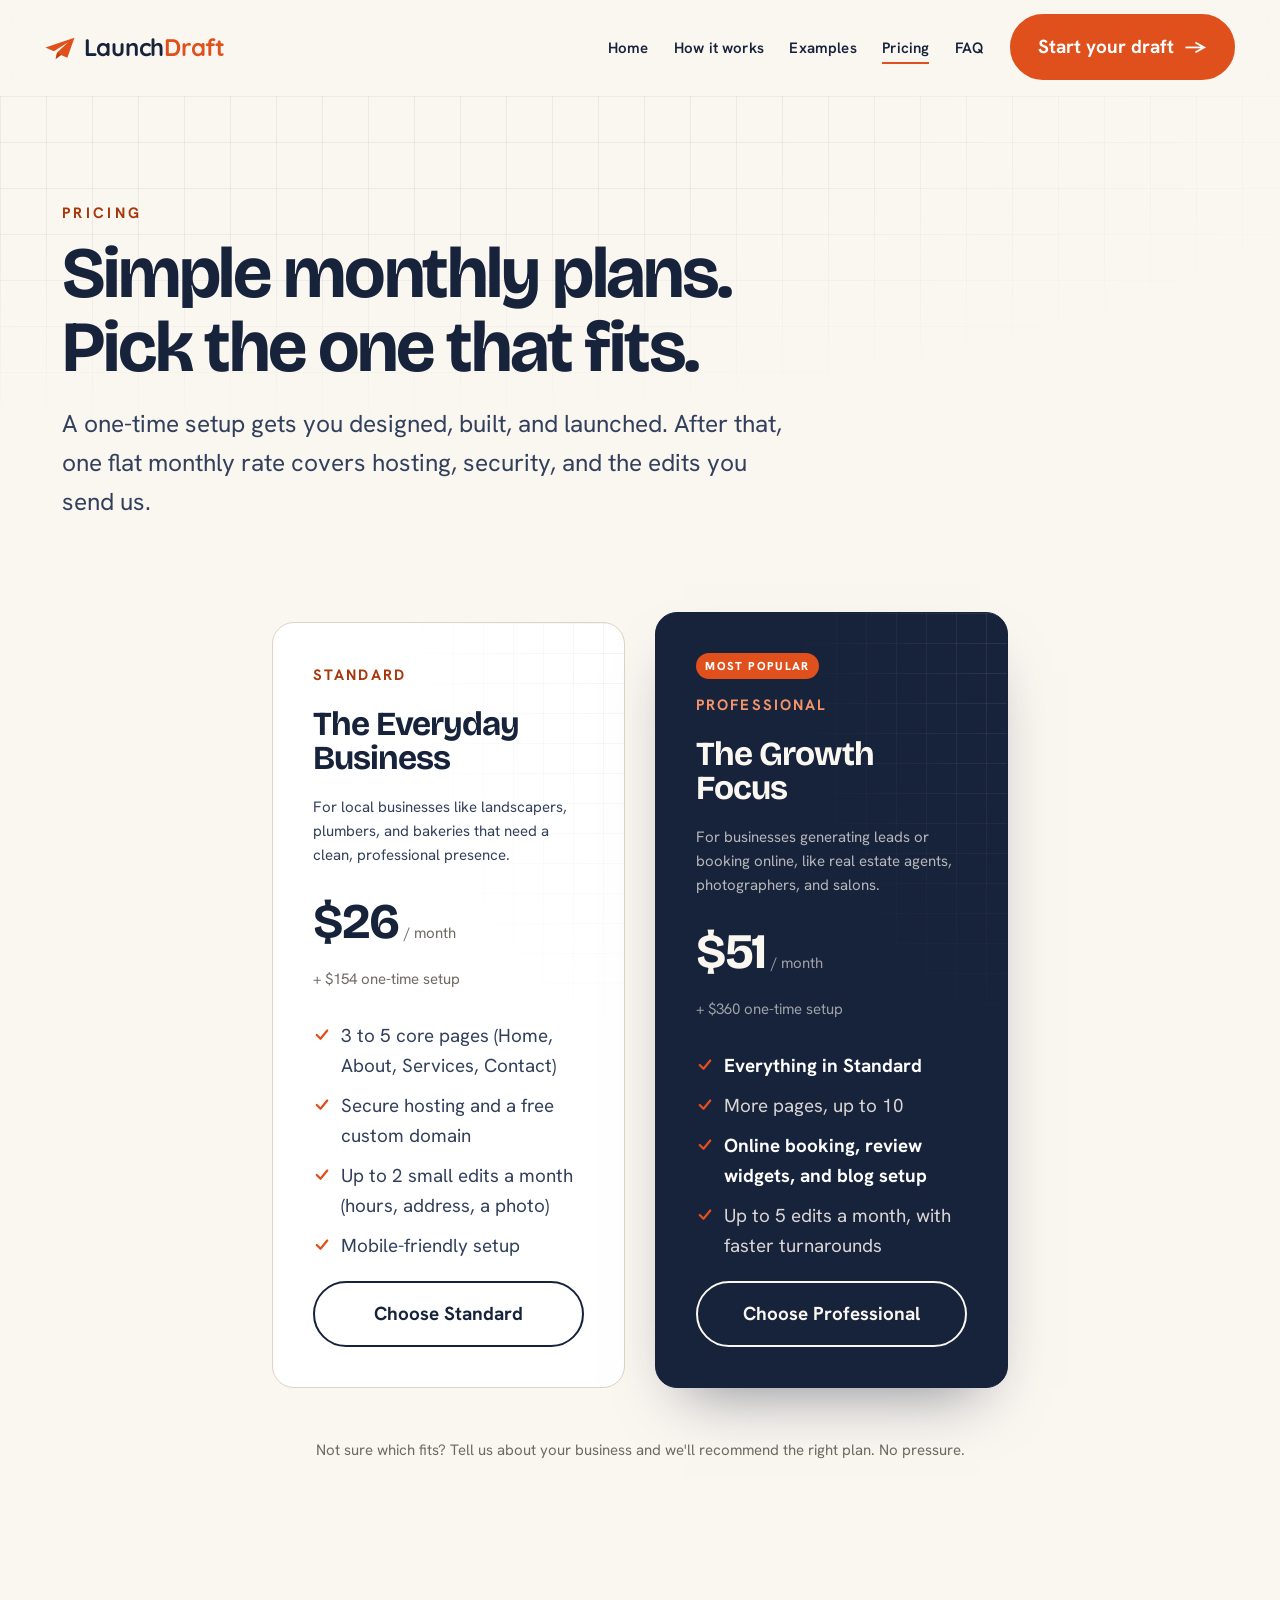
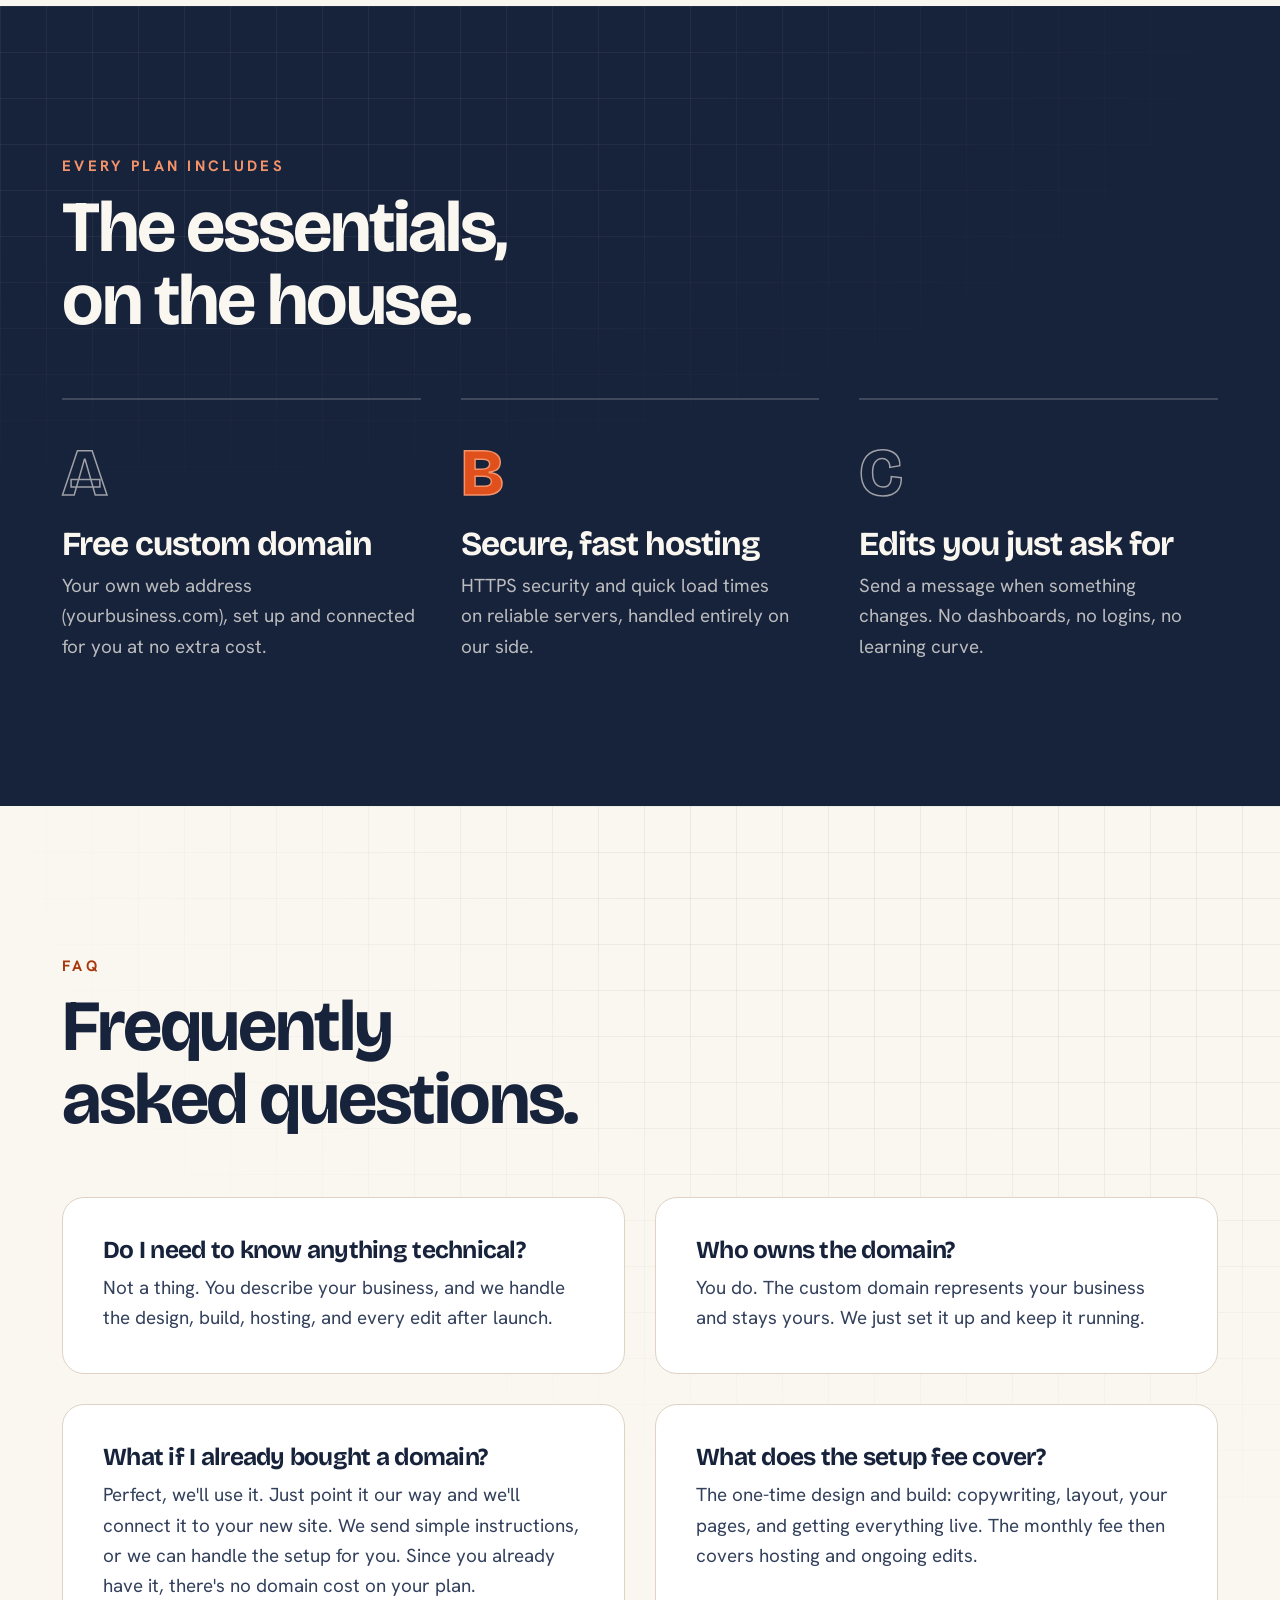
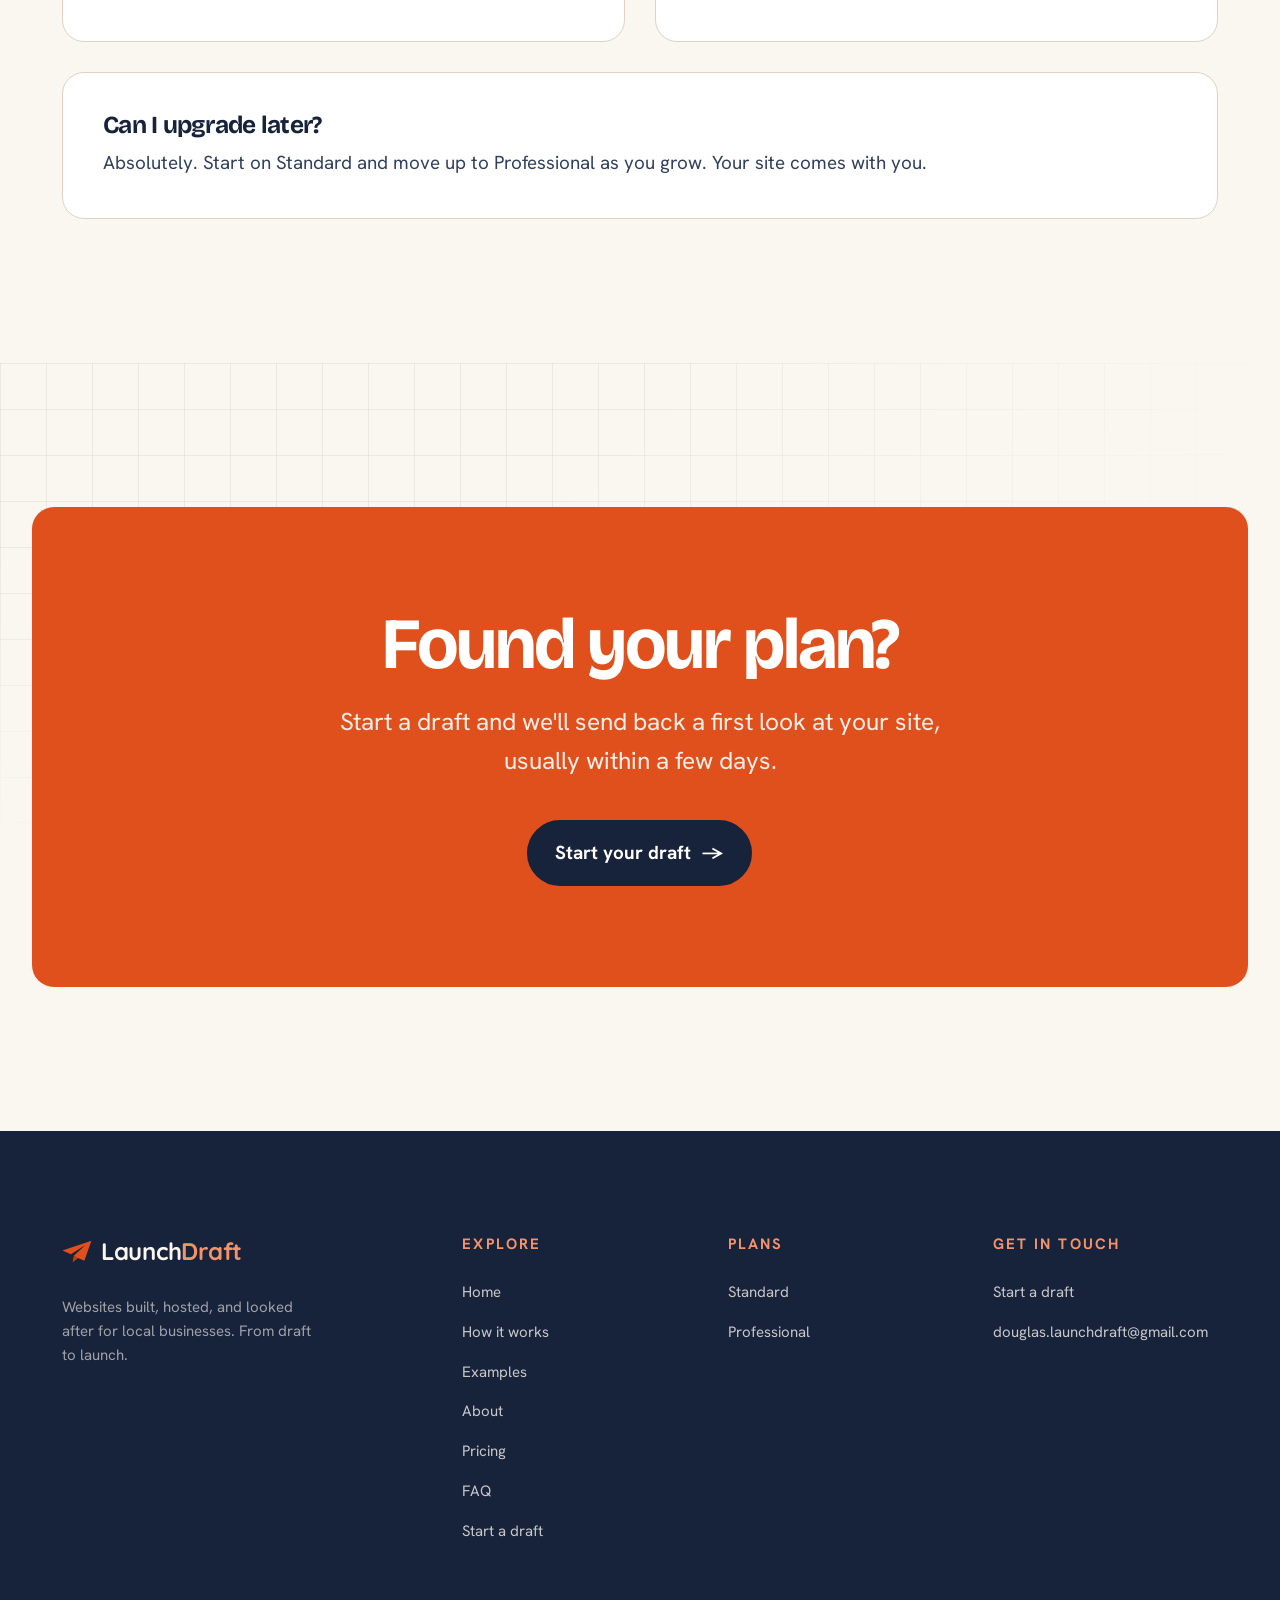
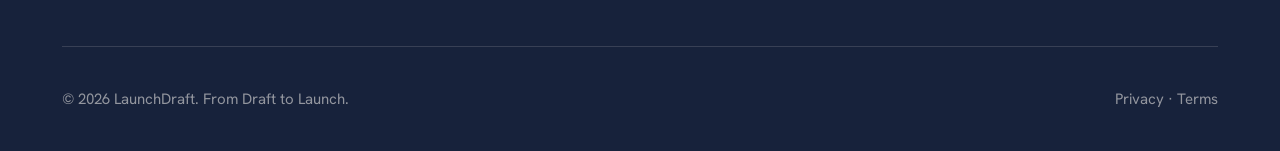
==== pricing/index.html @ 198ce744 "Add Privacy Policy and Terms of Service pages New /privacy/ and /terms/ pages in the site's style: r" ====
<!DOCTYPE html>
<html lang="en">
<head>
  <meta charset="UTF-8" />
  <meta name="viewport" content="width=device-width, initial-scale=1.0" />
  <script>document.documentElement.classList.add('js');window.addEventListener('load',function(){setTimeout(function(){if(!window.__revealReady){document.querySelectorAll('.reveal').forEach(function(el){el.classList.add('in');});}},1000);});</script>
  <title>LaunchDraft · Pricing</title>
  <meta name="description" content="Simple monthly plans for local business websites. Standard and Professional. A one-time setup, then one flat rate for hosting, security, and edits." />

  <link rel="preconnect" href="https://fonts.googleapis.com">
  <link rel="preconnect" href="https://fonts.gstatic.com" crossorigin>
  <link href="https://fonts.googleapis.com/css2?family=Quicksand:wght@700&family=Bricolage+Grotesque:opsz,wght@12..96,600;12..96,700;12..96,800&family=Hanken+Grotesk:wght@400;500;600;700&display=swap" rel="stylesheet">

  <link rel="icon" type="image/png" sizes="32x32" href="../assets/favicon-32.png">
  <link rel="icon" type="image/png" sizes="512x512" href="../assets/favicon.png">

  <!-- Social share preview (WhatsApp, iMessage/SMS, Facebook, Discord, Teams, Slack, LinkedIn, X...) -->
  <meta name="theme-color" content="#e0501c" />
  <link rel="canonical" href="https://launchdraft.net/pricing/" />
  <link rel="apple-touch-icon" href="../assets/apple-touch-icon.png" />
  <meta property="og:type" content="website" />
  <meta property="og:site_name" content="LaunchDraft" />
  <meta property="og:title" content="LaunchDraft · Pricing" />
  <meta property="og:description" content="Simple monthly plans for local business websites. One setup, then one flat rate for hosting, security, and edits." />
  <meta property="og:url" content="https://launchdraft.net/pricing/" />
  <meta property="og:image" content="https://launchdraft.net/assets/og.png" />
  <meta property="og:image:width" content="1200" />
  <meta property="og:image:height" content="630" />
  <meta property="og:image:alt" content="LaunchDraft · From Draft to Launch" />
  <meta name="twitter:card" content="summary_large_image" />
  <meta name="twitter:title" content="LaunchDraft · Pricing" />
  <meta name="twitter:description" content="Simple monthly plans for local business websites." />
  <meta name="twitter:image" content="https://launchdraft.net/assets/og.png" />

  <link rel="stylesheet" href="../styles.css" />
</head>
<body>

  <header class="nav" id="nav">
    <div class="wrap nav__inner">
      <a class="logo" href="/" aria-label="LaunchDraft home">
        <img class="logo__mark" src="../launchdraft_logo.svg" alt="" width="30" height="30" />
        <span>Launch<b>Draft</b></span>
      </a>
      <button class="nav__toggle" type="button" aria-label="Open menu" aria-expanded="false" aria-controls="navmenu">
        <span></span><span></span><span></span>
      </button>
      <nav class="nav__menu" id="navmenu" aria-label="Primary">
        <a class="link" href="/">Home</a>
        <a class="link" href="/#how">How it works</a>
        <a class="link" href="/#work">Examples</a>
        <a class="link" href="/pricing/" aria-current="page">Pricing</a>
        <a class="link" href="/pricing/#faq">FAQ</a>
        <a class="btn btn-primary" href="/start/">Start your draft <span class="arrow" aria-hidden="true">→</span></a>
      </nav>
    </div>
  </header>

  <main>

    <!-- Page hero -->
    <section class="page-hero">
      <div class="blueprint" aria-hidden="true"></div>
      <div class="wrap">
        <span class="overline reveal">Pricing</span>
        <h1 class="reveal" style="--i:1; margin-top: var(--space-2xs);">Simple monthly plans. Pick the one that fits.</h1>
        <p class="reveal" style="--i:2">A one-time setup gets you designed, built, and launched. After that, one flat monthly rate covers hosting, security, and the edits you send us.</p>
      </div>
    </section>

    <!-- Plans -->
    <section class="section" style="padding-top: var(--space-l);" id="plans">
      <div class="wrap">
        <div class="plans">
          <!-- Standard -->
          <article class="plan reveal">
            <span class="plan__tag">Standard</span>
            <h2 class="plan__name">The Everyday Business</h2>
            <p class="plan__desc">For local businesses like landscapers, plumbers, and bakeries that need a clean, professional presence.</p>
            <div class="plan__price"><b>$26</b><span>/ month</span></div>
            <p class="plan__setup">+ $154 one-time setup</p>
            <ul class="plan__feat">
              <li><svg viewBox="0 0 24 24" fill="none" stroke="currentColor" stroke-width="3" stroke-linecap="round" stroke-linejoin="round"><path d="M5 12l5 5 9-11"/></svg><span>3 to 5 core pages (Home, About, Services, Contact)</span></li>
              <li><svg viewBox="0 0 24 24" fill="none" stroke="currentColor" stroke-width="3" stroke-linecap="round" stroke-linejoin="round"><path d="M5 12l5 5 9-11"/></svg><span>Secure hosting and a free custom domain</span></li>
              <li><svg viewBox="0 0 24 24" fill="none" stroke="currentColor" stroke-width="3" stroke-linecap="round" stroke-linejoin="round"><path d="M5 12l5 5 9-11"/></svg><span>Up to 2 small edits a month (hours, address, a photo)</span></li>
              <li><svg viewBox="0 0 24 24" fill="none" stroke="currentColor" stroke-width="3" stroke-linecap="round" stroke-linejoin="round"><path d="M5 12l5 5 9-11"/></svg><span>Mobile-friendly setup</span></li>
            </ul>
            <a class="btn btn-ghost" href="/start/?plan=standard">Choose Standard</a>
          </article>

          <!-- Professional -->
          <article class="plan plan--featured reveal" style="--i:1">
            <span class="plan__badge">Most popular</span>
            <span class="plan__tag">Professional</span>
            <h2 class="plan__name">The Growth Focus</h2>
            <p class="plan__desc">For businesses generating leads or booking online, like real estate agents, photographers, and salons.</p>
            <div class="plan__price"><b>$51</b><span>/ month</span></div>
            <p class="plan__setup">+ $360 one-time setup</p>
            <ul class="plan__feat">
              <li class="hi"><svg viewBox="0 0 24 24" fill="none" stroke="currentColor" stroke-width="3" stroke-linecap="round" stroke-linejoin="round"><path d="M5 12l5 5 9-11"/></svg><span>Everything in Standard</span></li>
              <li><svg viewBox="0 0 24 24" fill="none" stroke="currentColor" stroke-width="3" stroke-linecap="round" stroke-linejoin="round"><path d="M5 12l5 5 9-11"/></svg><span>More pages, up to 10</span></li>
              <li class="hi"><svg viewBox="0 0 24 24" fill="none" stroke="currentColor" stroke-width="3" stroke-linecap="round" stroke-linejoin="round"><path d="M5 12l5 5 9-11"/></svg><span>Online booking, review widgets, and blog setup</span></li>
              <li><svg viewBox="0 0 24 24" fill="none" stroke="currentColor" stroke-width="3" stroke-linecap="round" stroke-linejoin="round"><path d="M5 12l5 5 9-11"/></svg><span>Up to 5 edits a month, with faster turnarounds</span></li>
            </ul>
            <a class="btn btn-ghost" href="/start/?plan=professional">Choose Professional</a>
          </article>

        </div>
        <p class="plans__note">Not sure which fits? Tell us about your business and we'll recommend the right plan. No pressure.</p>
      </div>
    </section>

    <!-- What every plan includes -->
    <section class="section section--ink grid-left">
      <div class="wrap">
        <div class="section__head reveal">
          <span class="overline">Every plan includes</span>
          <h2>The essentials, on the house.</h2>
        </div>
        <div class="steps">
          <article class="step reveal">
            <div class="step__num">A</div>
            <h3>Free custom domain</h3>
            <p>Your own web address (yourbusiness.com), set up and connected for you at no extra cost.</p>
          </article>
          <article class="step reveal" style="--i:1">
            <div class="step__num">B</div>
            <h3>Secure, fast hosting</h3>
            <p>HTTPS security and quick load times on reliable servers, handled entirely on our side.</p>
          </article>
          <article class="step reveal" style="--i:2">
            <div class="step__num">C</div>
            <h3>Edits you just ask for</h3>
            <p>Send a message when something changes. No dashboards, no logins, no learning curve.</p>
          </article>
        </div>
      </div>
    </section>

    <!-- FAQ -->
    <section class="section grid-right" id="faq">
      <div class="wrap">
        <div class="section__head reveal">
          <span class="overline">FAQ</span>
          <h2>Frequently asked questions.</h2>
        </div>
        <div class="features features--faq">
          <article class="feature reveal">
            <h3>Do I need to know anything technical?</h3>
            <p>Not a thing. You describe your business, and we handle the design, build, hosting, and every edit after launch.</p>
          </article>
          <article class="feature reveal" style="--i:1">
            <h3>Who owns the domain?</h3>
            <p>You do. The custom domain represents your business and stays yours. We just set it up and keep it running.</p>
          </article>
          <article class="feature reveal">
            <h3>What if I already bought a domain?</h3>
            <p>Perfect, we'll use it. Just point it our way and we'll connect it to your new site. We send simple instructions, or we can handle the setup for you. Since you already have it, there's no domain cost on your plan.</p>
          </article>
          <article class="feature reveal">
            <h3>What does the setup fee cover?</h3>
            <p>The one-time design and build: copywriting, layout, your pages, and getting everything live. The monthly fee then covers hosting and ongoing edits.</p>
          </article>
          <article class="feature reveal" style="--i:1">
            <h3>Can I upgrade later?</h3>
            <p>Absolutely. Start on Standard and move up to Professional as you grow. Your site comes with you.</p>
          </article>
        </div>
      </div>
    </section>

    <!-- CTA -->
    <section class="section cta-band grid-left">
      <div class="wrap reveal">
        <h2>Found your plan?</h2>
        <p>Start a draft and we'll send back a first look at your site, usually within a few days.</p>
        <a class="btn btn-primary" href="/start/">Start your draft <span class="arrow" aria-hidden="true">→</span></a>
      </div>
    </section>

  </main>

  <footer class="footer">
    <div class="wrap">
      <div class="footer__grid">
        <div>
          <a class="logo" href="/" aria-label="LaunchDraft home">
            <img class="logo__mark" src="../launchdraft_logo.svg" alt="" width="30" height="30" />
            <span>Launch<b style="color:var(--accent-tint)">Draft</b></span>
          </a>
          <p class="footer__tag">Websites built, hosted, and looked after for local businesses. From draft to launch.</p>
        </div>
        <div>
          <h4>Explore</h4>
          <ul>
            <li><a href="/">Home</a></li>
            <li><a href="/#how">How it works</a></li>
            <li><a href="/#work">Examples</a></li>
            <li><a href="/#about">About</a></li>
            <li><a href="/pricing/">Pricing</a></li>
            <li><a href="/pricing/#faq">FAQ</a></li>
            <li><a href="/start/">Start a draft</a></li>
          </ul>
        </div>
        <div>
          <h4>Plans</h4>
          <ul>
            <li><a href="/pricing/">Standard</a></li>
            <li><a href="/pricing/">Professional</a></li>
          </ul>
        </div>
        <div>
          <h4>Get in touch</h4>
          <ul>
            <li><a href="/start/">Start a draft</a></li>
            <li><a href="mailto:douglas.launchdraft@gmail.com">douglas.launchdraft@gmail.com</a></li>
          </ul>
        </div>
      </div>
      <div class="footer__bottom">
        <span>&copy; <span id="year">2026</span> LaunchDraft. From Draft to Launch.</span>
        <span class="footer__legal"><a href="/privacy/">Privacy</a> · <a href="/terms/">Terms</a></span>
      </div>
    </div>
  </footer>

  <script src="../main.js"></script>
</body>
</html>
---- styles.css ----
/* =========================================================
   LaunchDraft — From Draft to Launch
   Palette: warm cream / deep ink / persimmon accent
   Type: Quicksand (logo) · Bricolage Grotesque (display) · Hanken Grotesk (body)
   ========================================================= */

:root {
  /* Palette */
  --bg: #faf6f0;
  --surface: #f2ebe1;
  --surface-2: #ece2d4;
  --ink: #17223b;
  --ink-soft: #33405c;
  --muted: #6f6a63;
  --line: #ded3c4;
  --accent: #e0501c;      /* logo orange — brand accent, CTAs/links only */
  --accent-ink: #a8380c;  /* darker orange for accent text on cream (AA) */
  --accent-deep: #b9400e; /* logo fold shadow — hover/pressed states */
  --accent-tint: #f4936a; /* lighter orange for accents on the ink sections */
  --paper: #ffffff;

  /* Fluid type scale (Major Third) */
  --text-sm:  clamp(0.80rem, 0.75rem + 0.24vw, 0.94rem);
  --text-base: clamp(1.00rem, 0.94rem + 0.30vw, 1.18rem);
  --text-lg:  clamp(1.20rem, 1.09rem + 0.55vw, 1.55rem);
  --text-xl:  clamp(1.50rem, 1.30rem + 1.00vw, 2.20rem);
  --text-2xl: clamp(1.95rem, 1.55rem + 2.00vw, 3.10rem);
  --text-3xl: clamp(2.55rem, 1.90rem + 3.25vw, 4.60rem);
  --text-4xl: clamp(3.30rem, 2.10rem + 6.00vw, 7.20rem);

  /* Spacing */
  --space-2xs: clamp(0.5rem, 0.46rem + 0.22vw, 0.63rem);
  --space-xs:  clamp(0.75rem, 0.68rem + 0.33vw, 0.94rem);
  --space-s:   clamp(1rem, 0.91rem + 0.43vw, 1.25rem);
  --space-m:   clamp(1.5rem, 1.37rem + 0.65vw, 1.88rem);
  --space-l:   clamp(2rem, 1.83rem + 0.87vw, 2.5rem);
  --space-xl:  clamp(3rem, 2.74rem + 1.30vw, 3.75rem);
  --space-2xl: clamp(4.5rem, 3.9rem + 3.0vw, 6.5rem);
  --space-3xl: clamp(6rem, 5rem + 5vw, 9rem);

  --radius: 14px;
  --radius-lg: 22px;
  --maxw: 76rem;
}

* { box-sizing: border-box; }

html { -webkit-text-size-adjust: 100%; }
@media (prefers-reduced-motion: no-preference) {
  html { scroll-behavior: smooth; }
}

body {
  margin: 0;
  background: var(--bg);
  color: var(--ink);
  font-family: 'Hanken Grotesk', system-ui, sans-serif;
  font-size: var(--text-base);
  line-height: 1.6;
  -webkit-font-smoothing: antialiased;
  -moz-osx-font-smoothing: grayscale;
  overflow-x: hidden;
}

::selection { background: var(--accent); color: #fff; }

h1, h2, h3 {
  font-family: 'Bricolage Grotesque', 'Hanken Grotesk', sans-serif;
  font-weight: 700;
  line-height: 1.02;
  letter-spacing: -0.03em;
  text-wrap: balance;
  margin: 0;
}
p { text-wrap: pretty; margin: 0; }

a { color: inherit; text-decoration: none; }

.wrap {
  width: 100%;
  max-width: var(--maxw);
  margin-inline: auto;
  padding-inline: var(--space-m);
}

/* Editorial overline */
.overline {
  font-family: 'Hanken Grotesk', sans-serif;
  font-size: var(--text-sm);
  text-transform: uppercase;
  letter-spacing: 0.22em;
  font-weight: 700;
  color: var(--accent-ink);
}

/* ---------- Buttons ---------- */
.btn {
  --pad-y: 0.85em;
  display: inline-flex;
  align-items: center;
  gap: 0.55em;
  font-family: 'Hanken Grotesk', sans-serif;
  font-weight: 700;
  font-size: var(--text-base);
  padding: var(--pad-y) 1.4em;
  border-radius: 999px;
  border: 2px solid var(--ink);
  cursor: pointer;
  transition: transform .18s ease, background .18s ease, color .18s ease, box-shadow .18s ease;
  will-change: transform;
}
.btn-primary {
  background: var(--accent);
  border-color: var(--accent);
  color: #fff;
  box-shadow: 0 0 0 0 rgba(224,80,28,.35);
}
.btn-primary .arrow { transition: transform .2s ease; }
@media (hover: hover) {
  .btn-primary:hover { background: var(--accent-deep); border-color: var(--accent-deep); transform: translateY(-2px); box-shadow: 0 12px 26px -12px rgba(216,52,15,.7); }
  .btn-primary:hover .arrow { transform: translateX(4px); }
  .btn-ghost:hover { background: var(--ink); color: var(--bg); transform: translateY(-2px); }
}
.btn-ghost { background: transparent; color: var(--ink); }
.btn:focus-visible { outline: 3px solid var(--accent); outline-offset: 3px; }
.btn:active { transform: translateY(0) scale(.98); }

/* ---------- Nav ---------- */
.nav {
  position: sticky;
  top: 0;
  z-index: 50;
  background: color-mix(in srgb, var(--bg) 86%, transparent);
  backdrop-filter: blur(12px);
  border-bottom: 1px solid transparent;
  transition: border-color .3s ease, background .3s ease;
}
.nav.scrolled { border-color: var(--line); }
/* Top bar spans the full width with comfortable side padding instead of the
   narrower centered content column, so it doesn't look inset on wide screens. */
.nav > .wrap { max-width: none; padding-inline: clamp(1.25rem, 3.5vw, 3.25rem); }
.nav__inner {
  display: flex;
  align-items: center;
  justify-content: space-between;
  gap: var(--space-m);
  padding-block: 0.9rem;
}
.logo {
  font-family: 'Quicksand', system-ui, sans-serif;
  font-weight: 700;
  font-size: 1.5rem;
  letter-spacing: -0.01em;
  color: var(--ink);
  display: inline-flex;
  align-items: center;
  gap: 0.55rem;
}
.logo__mark { display: block; width: 30px; height: 30px; }
.logo b { color: var(--accent); font-weight: 700; }

/* ---------- Hero ---------- */
.hero {
  position: relative;
  padding-top: var(--space-2xl);
  padding-bottom: var(--space-3xl);
  overflow: hidden;
}
.blueprint {
  position: absolute;
  inset: 0;
  background-image:
    linear-gradient(to right, rgba(23,34,59,.055) 1px, transparent 1px),
    linear-gradient(to bottom, rgba(23,34,59,.055) 1px, transparent 1px);
  background-size: 46px 46px;
  -webkit-mask-image: radial-gradient(120% 90% at 20% 0%, #000 35%, transparent 78%);
          mask-image: radial-gradient(120% 90% at 20% 0%, #000 35%, transparent 78%);
  pointer-events: none;
  z-index: 0;
}
.hero .wrap { position: relative; z-index: 1; }

.hero__title {
  font-size: var(--text-4xl);
  max-width: 15ch;
  margin-bottom: var(--space-m);
}
/* Signature: Draft (outlined/sketch) -> Launch (solid persimmon) */
.word-draft {
  color: transparent;
  -webkit-text-stroke: 2px var(--ink);
  position: relative;
}
.word-draft::after {
  content: "";
  position: absolute; left: -.04em; right: -.04em; bottom: .06em;
  height: 3px;
  background: repeating-linear-gradient(90deg, var(--ink) 0 8px, transparent 8px 14px);
  opacity: .5;
}
.word-launch {
  color: var(--accent);
  position: relative;
  white-space: nowrap;
}
.word-launch .rocket {
  display: inline-block;
  width: .7em; height: .7em;
  vertical-align: baseline;
  margin-left: .08em;
}
.hero__sub {
  font-size: var(--text-lg);
  color: var(--ink-soft);
  max-width: 46ch;
  margin-bottom: var(--space-l);
}
.hero__actions { display: flex; flex-wrap: wrap; gap: var(--space-s); align-items: center; }
.hero__note { font-size: var(--text-sm); color: var(--muted); }

.hero__meta {
  margin-top: var(--space-2xl);
  display: flex;
  flex-wrap: wrap;
  gap: var(--space-xl) var(--space-2xl);
  border-top: 1px solid var(--line);
  padding-top: var(--space-l);
}
.hero__meta .stat b {
  font-family: 'Bricolage Grotesque', sans-serif;
  display: block;
  font-size: var(--text-xl);
  letter-spacing: -0.03em;
  line-height: 1;
}
.hero__meta .stat span { font-size: var(--text-sm); color: var(--muted); }

/* ---------- Section scaffolding ---------- */
.section { padding-block: var(--space-3xl); position: relative; }
.section--ink { background: var(--ink); color: var(--bg); }
.section--surface { background: var(--surface); }
.section__head { max-width: 52rem; margin-bottom: var(--space-xl); }
.section__head h2 { font-size: var(--text-3xl); margin-block: var(--space-2xs) 0; }
.section__head p { color: var(--ink-soft); font-size: var(--text-lg); margin-top: var(--space-s); }
.section--ink .section__head p { color: rgba(250,246,240,.72); }
.section--ink .overline { color: var(--accent-tint); }

/* ---------- Steps (how it works) ---------- */
.steps { display: grid; grid-template-columns: repeat(3, 1fr); gap: var(--space-l); counter-reset: step; }
.step {
  position: relative;
  padding-top: var(--space-l);
  border-top: 2px solid rgba(250,246,240,.18);
}
.step__num {
  font-family: 'Bricolage Grotesque', sans-serif;
  font-size: clamp(2.5rem, 6vw, 4.2rem);
  font-weight: 800;
  letter-spacing: -0.04em;
  line-height: 1;
  color: transparent;
  -webkit-text-stroke: 1.5px rgba(250,246,240,.6);
}
.step h3 { font-size: var(--text-xl); margin-top: var(--space-s); }
.step p { color: rgba(250,246,240,.72); margin-top: var(--space-2xs); font-size: var(--text-base); }
.step:nth-child(2) .step__num { -webkit-text-stroke-color: var(--accent-tint); color: var(--accent); -webkit-text-fill-color: var(--accent); }

/* ---------- Features ---------- */
.features { display: grid; grid-template-columns: repeat(12, 1fr); gap: var(--space-m); }
.feature {
  grid-column: span 4;
  background: var(--paper);
  border: 1px solid var(--line);
  border-radius: var(--radius-lg);
  padding: var(--space-l);
  transition: transform .25s ease, box-shadow .25s ease, border-color .25s ease;
}
.feature:nth-child(1) { grid-column: span 5; }
.feature:nth-child(2) { grid-column: span 7; }
.feature:nth-child(3) { grid-column: span 7; }
.feature:nth-child(4) { grid-column: span 5; }
@media (hover: hover) {
  .feature:hover { transform: translateY(-4px); box-shadow: 0 22px 44px -28px rgba(23,34,59,.4); border-color: var(--ink); }
}
.feature__icon {
  width: 46px; height: 46px;
  display: grid; place-items: center;
  border-radius: 12px;
  background: var(--surface);
  color: var(--accent-ink);
  margin-bottom: var(--space-s);
}
.feature__icon svg { width: 24px; height: 24px; }
.feature h3 { font-size: var(--text-lg); }
.feature p { color: var(--ink-soft); margin-top: var(--space-2xs); font-size: var(--text-base); }

/* ---------- Pricing ---------- */
.plans { display: grid; grid-template-columns: repeat(2, 1fr); gap: var(--space-m); align-items: start; max-width: 46rem; margin-inline: auto; }
.plan {
  background: var(--paper);
  border: 1px solid var(--line);
  border-radius: var(--radius-lg);
  padding: var(--space-l);
  display: flex;
  flex-direction: column;
  gap: var(--space-s);
  transition: transform .25s ease, box-shadow .25s ease;
}
.plan--featured {
  background: var(--ink);
  color: var(--bg);
  border-color: var(--ink);
  transform: translateY(-10px);
  box-shadow: 0 30px 60px -30px rgba(23,34,59,.55);
}
.plan--featured .plan__desc { color: rgba(250,246,240,.7); }
.plan--featured .plan__feat li { color: rgba(250,246,240,.85); }
.plan--featured .plan__setup { color: rgba(250,246,240,.6); }
.plan__tag {
  align-self: flex-start;
  font-size: var(--text-sm);
  font-weight: 700;
  text-transform: uppercase;
  letter-spacing: 0.14em;
  color: var(--accent-ink);
}
.plan--featured .plan__tag { color: var(--accent-tint); }
.plan__badge {
  align-self: flex-start;
  font-size: 0.72rem;
  font-weight: 800;
  letter-spacing: 0.12em;
  text-transform: uppercase;
  background: var(--accent);
  color: #fff;
  padding: .35em .8em;
  border-radius: 999px;
  margin-bottom: -0.4rem;
}
.plan__name { font-size: var(--text-xl); }
.plan__desc { color: var(--ink-soft); font-size: var(--text-sm); min-height: 3.4em; }
.plan__price { display: flex; align-items: baseline; gap: .35rem; margin-top: var(--space-2xs); }
.plan__price b { font-family: 'Bricolage Grotesque', sans-serif; font-size: var(--text-2xl); letter-spacing: -0.03em; line-height: 1; }
.plan__price span { font-size: var(--text-sm); color: var(--muted); }
.plan--featured .plan__price span { color: rgba(250,246,240,.6); }
.plan__setup { font-size: var(--text-sm); color: var(--muted); }
.plan__feat { list-style: none; padding: 0; margin: var(--space-2xs) 0 0; display: grid; gap: .6rem; font-size: var(--text-base); }
.plan__feat li { display: flex; gap: .6rem; align-items: flex-start; color: var(--ink-soft); }
.plan__feat li.hi { font-weight: 700; color: var(--ink); }
.plan--featured .plan__feat li.hi { color: #fff; }
.plan__feat svg { width: 18px; height: 18px; flex: none; margin-top: .28em; color: var(--accent); }
.plan .btn { width: 100%; justify-content: center; margin-top: auto; }
.plan--featured .btn-ghost { border-color: var(--bg); color: var(--bg); }
@media (hover: hover) {
  .plan--featured .btn-ghost:hover { background: var(--bg); color: var(--ink); }
}
.plans__note { text-align: center; color: var(--muted); font-size: var(--text-sm); margin-top: var(--space-l); }

/* ---------- CTA band ---------- */
.cta-band { position: relative; overflow: hidden; }
.cta-band .wrap {
  background: var(--accent);
  color: #fff;
  border-radius: var(--radius-lg);
  padding: var(--space-2xl) var(--space-xl);
  text-align: center;
  position: relative;
}
.cta-band h2 { font-size: var(--text-3xl); color: #fff; }
.cta-band p { color: rgba(255,255,255,.9); font-size: var(--text-lg); margin: var(--space-s) auto var(--space-l); max-width: 44ch; }
.cta-band .btn-primary { background: var(--ink); border-color: var(--ink); }
@media (hover: hover) { .cta-band .btn-primary:hover { background: #0d1526; border-color: #0d1526; } }

/* ---------- Footer ---------- */
.footer { background: var(--ink); color: var(--bg); padding-block: var(--space-2xl) var(--space-l); }
.footer__grid { display: grid; grid-template-columns: 1.6fr 1fr 1fr 1fr; gap: var(--space-l); }
.footer .logo { color: var(--bg); }
.footer__tag { color: rgba(250,246,240,.6); margin-top: var(--space-s); max-width: 34ch; font-size: var(--text-sm); }
.footer h4 { font-family: 'Hanken Grotesk', sans-serif; font-size: var(--text-sm); text-transform: uppercase; letter-spacing: 0.14em; color: var(--accent-tint); margin: 0 0 var(--space-s); }
.footer ul { list-style: none; padding: 0; margin: 0; display: grid; gap: .6rem; }
.footer ul a { color: rgba(250,246,240,.78); font-size: var(--text-sm); }
@media (hover: hover) { .footer ul a:hover { color: #fff; } }
.footer__bottom {
  display: flex; flex-wrap: wrap; gap: var(--space-s); justify-content: space-between;
  margin-top: var(--space-2xl);
  padding-top: var(--space-l);
  border-top: 1px solid rgba(250,246,240,.14);
  font-size: var(--text-sm);
  color: rgba(250,246,240,.55);
}

/* ---------- Reveal animation ----------
   Uses the `translate` property (not `transform`) so it never fights the
   hover `transform` on interactive cards. The hidden state is gated on
   `html.js`, so if JavaScript is blocked or fails, content stays fully
   visible instead of disappearing. */
.reveal { transition: opacity .7s ease, translate .7s cubic-bezier(.2,.7,.2,1); }
html.js .reveal { opacity: 0; translate: 0 22px; }
html.js .reveal.in { opacity: 1; translate: 0; }

/* Interactive cards also carry .reveal; give them a combined transition so the
   hover rise, shadow, and border all animate (the reveal transition alone
   would otherwise replace them and make the border change instant). */
.feature.reveal, .glance__card.reveal, .plan.reveal, .compare__card.reveal {
  transition: opacity .6s ease, translate .6s cubic-bezier(.2,.7,.2,1),
              transform .25s ease, box-shadow .25s ease, border-color .25s ease;
}

@media (prefers-reduced-motion: reduce) {
  html.js .reveal, .reveal { opacity: 1; translate: 0; transition: none; }
}

/* ---------- Responsive ---------- */
@media (max-width: 900px) {
  .steps { grid-template-columns: 1fr; gap: var(--space-m); }
  .features > .feature { grid-column: span 12 !important; }
  .plans { grid-template-columns: 1fr; }
  .plan--featured { transform: none; }
  .footer__grid { grid-template-columns: 1fr 1fr; }
}
@media (max-width: 520px) {
  .footer__grid { grid-template-columns: 1fr; }
  .word-draft { -webkit-text-stroke-width: 1.4px; }
}

/* =========================================================
   Additions: cursor, marquee, mobile nav, load-in, forms
   ========================================================= */

/* ---------- Load-in (hero rises, staggered via --i) ---------- */
.reveal { transition-delay: calc(var(--i, 0) * 70ms); }

/* ---------- Sliding slogan bar (between hero and process) ---------- */
.marquee {
  background: var(--accent);
  color: var(--ink);
  overflow: hidden;
  border-top: 2px solid var(--ink);
  border-bottom: 2px solid var(--ink);
  padding-block: .7rem;
  display: flex;
}
.marquee__track {
  display: inline-flex;
  align-items: center;
  flex: none;
  white-space: nowrap;
  will-change: transform;
  animation: marquee 13s linear infinite;
}
.marquee__track span {
  font-family: 'Bricolage Grotesque', sans-serif;
  font-weight: 800;
  font-size: clamp(1.1rem, 1.4vw + .8rem, 1.9rem);
  letter-spacing: -0.02em;
  text-transform: uppercase;
  padding-inline: 1.2rem;
  display: inline-flex; align-items: center; gap: 1.2rem;
}
.marquee__track svg { width: 1em; height: 1em; flex: none; }
@keyframes marquee { to { transform: translateX(-50%); } }
@media (hover: hover) { .marquee:hover .marquee__track { animation-play-state: paused; } }
@media (prefers-reduced-motion: reduce) {
  .marquee__track { animation: none; transform: none; }
}

/* ---------- Nav menu + hamburger (new structure) ---------- */
.nav__menu { display: flex; align-items: center; gap: clamp(1rem, 2vw, 2rem); }
.nav__menu a.link {
  font-weight: 600; font-size: var(--text-sm); letter-spacing: 0.01em;
  position: relative; padding-block: 4px;
}
.nav__menu a.link::after {
  content: ""; position: absolute; left: 0; bottom: 0; width: 100%; height: 2px;
  background: var(--accent); transform: scaleX(0); transform-origin: right;
  transition: transform .28s ease;
}
.nav__menu a.link[aria-current="page"]::after { transform: scaleX(1); transform-origin: left; }
@media (hover: hover) { .nav__menu a.link:hover::after { transform: scaleX(1); transform-origin: left; } }

.nav__toggle {
  display: none;
  width: 44px; height: 44px;
  border: none; background: transparent; padding: 10px;
  flex-direction: column; justify-content: center; gap: 5px;
}
.nav__toggle span {
  display: block; height: 2px; width: 100%; background: var(--ink);
  border-radius: 2px; transition: transform .3s ease, opacity .2s ease;
}
body.menu-open .nav__toggle span:nth-child(1) { transform: translateY(7px) rotate(45deg); }
body.menu-open .nav__toggle span:nth-child(2) { opacity: 0; }
body.menu-open .nav__toggle span:nth-child(3) { transform: translateY(-7px) rotate(-45deg); }

@media (max-width: 820px) {
  /* Drop the blur on mobile: backdrop-filter creates a containing block
     that would trap the fixed menu panel inside the nav bar's height. */
  .nav { backdrop-filter: none; -webkit-backdrop-filter: none; background: var(--bg); }
  .nav__toggle { display: flex; z-index: 60; }
  .nav__menu {
    position: fixed; inset: 0 0 0 auto; z-index: 55;
    width: min(80vw, 320px);
    flex-direction: column; align-items: flex-start; justify-content: flex-start;
    gap: var(--space-m);
    padding: 5.75rem var(--space-l) var(--space-2xl);
    background: var(--bg);
    border-left: 2px solid var(--ink);
    transform: translateX(100%);
    transition: transform .34s cubic-bezier(.4,0,.2,1);
    box-shadow: -30px 0 60px -30px rgba(23,34,59,.4);
  }
  body.menu-open .nav__menu { transform: translateX(0); }
  .nav__menu a.link { font-size: var(--text-lg); font-weight: 700; }
  .nav__menu .btn { width: 100%; justify-content: center; margin-top: var(--space-2xs); }
  body.menu-open::after {
    content: ""; position: fixed; inset: 0; z-index: 40;
    background: rgba(23,34,59,.32); backdrop-filter: blur(2px);
  }
}

/* ---------- Page hero (interior pages) ---------- */
.page-hero {
  position: relative; overflow: hidden;
  padding-top: var(--space-2xl); padding-bottom: var(--space-xl);
}
.page-hero .wrap { position: relative; z-index: 1; }
.page-hero h1 { font-size: var(--text-3xl); max-width: 18ch; }
.page-hero p { font-size: var(--text-lg); color: var(--ink-soft); max-width: 52ch; margin-top: var(--space-s); }

/* ---------- Forms (Start a draft) ---------- */
.form-wrap { max-width: 46rem; }
.form { display: grid; gap: var(--space-m); }
.form__row { display: grid; gap: var(--space-m); grid-template-columns: 1fr 1fr; }
.field { display: grid; gap: .5rem; }
.field > label { font-weight: 700; font-size: var(--text-sm); }
.field .hint { font-size: var(--text-sm); color: var(--muted); }
.field input, .field textarea, .field select {
  font: inherit; color: var(--ink);
  background: var(--paper);
  border: 1.5px solid var(--line);
  border-radius: 12px;
  padding: .8em 1em;
  transition: border-color .2s ease, box-shadow .2s ease;
}
.field textarea { min-height: 8rem; resize: vertical; }
.field input:focus, .field textarea:focus, .field select:focus {
  outline: none; border-color: var(--accent);
  box-shadow: 0 0 0 4px rgba(224,80,28,.14);
}
.field input::placeholder, .field textarea::placeholder { color: #8a8175; }
/* Plan chooser as a fieldset — reset native chrome, style the legend like a label */
fieldset.field { border: 0; margin: 0; padding: 0; min-inline-size: auto; }
fieldset.field legend { padding: 0; font-weight: 700; font-size: var(--text-sm); }

/* Plan chooser (radio cards) */
.plan-picker { display: grid; gap: var(--space-s); grid-template-columns: repeat(2, 1fr); }
.plan-opt { position: relative; }
.plan-opt input { position: absolute; opacity: 0; inset: 0; cursor: pointer; }
.plan-opt label {
  display: block; height: 100%;
  border: 1.5px solid var(--line); border-radius: 14px;
  padding: var(--space-s); background: var(--paper);
  transition: border-color .2s ease, box-shadow .2s ease, transform .2s ease;
}
.plan-opt label b { display: block; font-family: 'Bricolage Grotesque', sans-serif; font-size: var(--text-lg); }
.plan-opt label small { color: var(--muted); font-size: var(--text-sm); }
.plan-opt input:checked + label {
  border-color: var(--accent); box-shadow: 0 0 0 3px rgba(224,80,28,.14); transform: translateY(-2px);
}
.plan-opt input:focus-visible + label { outline: 3px solid var(--accent); outline-offset: 2px; }

.form__submit { display: flex; align-items: center; gap: var(--space-m); flex-wrap: wrap; }
.form__note { font-size: var(--text-sm); color: var(--muted); }
.form-success {
  display: none; align-items: flex-start; gap: .8rem;
  background: var(--surface); border: 1.5px solid var(--line);
  border-radius: 14px; padding: var(--space-m);
}
.form-success.show { display: flex; }
.form-success svg { width: 26px; height: 26px; color: var(--accent); flex: none; }

/* Inline validation, LaunchDraft style */
.field__error {
  display: none; align-items: center; gap: .4rem;
  font-size: var(--text-sm); font-weight: 600; color: #c8392b;
  margin-top: -.15rem;
}
.field__error svg { width: 15px; height: 15px; flex: none; }
.field--error > label,
.field--error > legend { color: #c8392b; }
.field--error input,
.field--error textarea,
.field--error select {
  border-color: #d4493b;
  background: #fbecea;
}
.field--error input:focus,
.field--error textarea:focus,
.field--error select:focus {
  border-color: #d4493b;
  box-shadow: 0 0 0 4px rgba(200,57,43,.16);
}
.field--error .field__error { display: flex; }
.field--fieldset.field--error .plan-opt label { border-color: #d4493b; }

/* Submit button shakes when a submit attempt fails validation */
@keyframes ld-shake {
  10%, 90% { transform: translateX(-1px); }
  20%, 80% { transform: translateX(2px); }
  30%, 50%, 70% { transform: translateX(-5px); }
  40%, 60% { transform: translateX(5px); }
}
.btn--shake { animation: ld-shake .5s cubic-bezier(.36,.07,.19,.97) both; }
@media (prefers-reduced-motion: reduce) { .btn--shake { animation: none; } }

@media (max-width: 640px) {
  .form__row { grid-template-columns: 1fr; }
  .plan-picker { grid-template-columns: 1fr; }
}

/* ---------- Plans at a glance (home teaser) ---------- */
.glance { display: grid; grid-template-columns: repeat(2, 1fr); gap: var(--space-m); align-items: stretch; max-width: 46rem; margin-inline: auto; }
.glance__card {
  display: flex; flex-direction: column; gap: .5rem;
  background: var(--paper); border: 1px solid var(--line);
  border-radius: var(--radius-lg); padding: var(--space-l);
  transition: transform .25s ease, box-shadow .25s ease, border-color .25s ease;
}
@media (hover: hover) {
  .glance__card:hover { transform: translateY(-4px); box-shadow: 0 20px 42px -28px rgba(23,34,59,.32); }
  /* Only the "Most popular" card gets the orange edge — a touch more presence */
  .glance__card--featured:hover { border-color: var(--accent); box-shadow: 0 0 0 2px rgba(224,80,28,.4), 0 24px 48px -26px rgba(224,80,28,.42); }
  .glance__card:hover .glance__go span { transform: translateX(4px); }
}
.glance__card--featured { background: var(--ink); color: var(--bg); border-color: var(--ink); }
.glance__badge {
  align-self: flex-start; font-size: 0.72rem; font-weight: 800; letter-spacing: 0.12em;
  text-transform: uppercase; background: var(--accent); color: #fff;
  padding: .35em .8em; border-radius: 999px; margin-bottom: .2rem;
}
.glance__tag { font-size: var(--text-sm); font-weight: 700; text-transform: uppercase; letter-spacing: 0.14em; color: var(--accent-ink); }
.glance__card--featured .glance__tag { color: var(--accent-tint); }
.glance__name { font-family: 'Bricolage Grotesque', sans-serif; font-size: var(--text-lg); font-weight: 700; letter-spacing: -0.02em; }
.glance__price { font-family: 'Bricolage Grotesque', sans-serif; font-size: var(--text-2xl); letter-spacing: -0.03em; line-height: 1; margin-top: .2rem; }
.glance__price small { font-family: 'Hanken Grotesk', sans-serif; font-size: var(--text-sm); font-weight: 500; color: var(--muted); margin-left: .3rem; }
.glance__card--featured .glance__price small { color: rgba(250,246,240,.6); }
.glance__line { color: var(--ink-soft); font-size: var(--text-base); margin-top: .2rem; }
.glance__card--featured .glance__line { color: rgba(250,246,240,.75); }
.glance__go { margin-top: auto; padding-top: var(--space-s); font-weight: 700; font-size: var(--text-sm); color: var(--accent-ink); display: inline-flex; align-items: center; gap: .4rem; }
.glance__card--featured .glance__go { color: var(--accent-tint); }
.glance__go span { transition: transform .2s ease; }
@media (max-width: 900px) { .glance { grid-template-columns: 1fr; } }

/* Offset anchored sections so the sticky nav doesn't cover their headings */
.section, .page-hero, [id] { scroll-margin-top: 5rem; }

/* FAQ grid: even 2-up flow; a lone final card spans full width */
.features--faq { grid-template-columns: repeat(2, 1fr); }
.features--faq .feature { grid-column: auto; }
.features--faq .feature:last-child:nth-child(odd) { grid-column: 1 / -1; }
@media (max-width: 900px) { .features--faq { grid-template-columns: 1fr; } }

/* ---------- Compare: DIY vs LaunchDraft ---------- */
.compare { display: grid; grid-template-columns: 1fr 1fr; gap: var(--space-m); align-items: stretch; }
.compare__card {
  border-radius: var(--radius-lg);
  padding: var(--space-l);
  border: 2px solid var(--line);
  background: var(--paper);
}
.compare__card h3 { font-size: var(--text-xl); margin-bottom: var(--space-s); }
.compare__card--diy { color: var(--ink-soft); }
.compare__card--diy h3 { color: var(--muted); }
.compare__card--us {
  background: var(--ink); color: var(--bg); border-color: var(--ink);
  box-shadow: 0 30px 60px -34px rgba(23,34,59,.5);
  position: relative;
}
.compare__badge {
  display: inline-block; font-size: 0.72rem; font-weight: 800; letter-spacing: 0.12em;
  text-transform: uppercase; background: var(--accent); color: #fff;
  padding: .35em .8em; border-radius: 999px; margin-bottom: var(--space-s);
}
.compare__list { list-style: none; padding: 0; margin: 0; display: grid; gap: var(--space-s); }
.compare__list li { display: flex; gap: .8rem; align-items: flex-start; font-size: var(--text-base); }
.compare__list svg { width: 22px; height: 22px; flex: none; margin-top: .15em; }
.compare__list--diy svg { color: var(--muted); }
.compare__list--us li { color: rgba(250,246,240,.9); }
.compare__list--us svg { color: var(--accent-tint); }
@media (max-width: 820px) { .compare { grid-template-columns: 1fr; } }

/* =========================================================
   Blueprint grid per section (alternating corner) + card grids
   ========================================================= */
.section { position: relative; isolation: isolate; --grid-line: rgba(23,34,59,.06); }
.section--ink { --grid-line: rgba(250,246,240,.06); }
.section > .wrap { position: relative; z-index: 1; }
/* Grid renders ONLY on sections explicitly marked grid-left/grid-right,
   so card sections stay clean behind their cards. */
.grid-left::before, .grid-right::before {
  content: ""; position: absolute; inset: 0; z-index: 0; pointer-events: none;
  background-image:
    linear-gradient(to right, var(--grid-line) 1px, transparent 1px),
    linear-gradient(to bottom, var(--grid-line) 1px, transparent 1px);
  background-size: 46px 46px;
  -webkit-mask-image: radial-gradient(115% 85% at var(--grid-pos, 15% 0%), #000 32%, transparent 76%);
          mask-image: radial-gradient(115% 85% at var(--grid-pos, 15% 0%), #000 32%, transparent 76%);
}
.grid-left  { --grid-pos: 15% 0%; }
.grid-right { --grid-pos: 85% 0%; }

/* Card grids: emanate from the top-right corner and fade out */
.plan, .glance__card { position: relative; overflow: hidden; }
.plan > *, .glance__card > * { position: relative; z-index: 1; }
.plan::before, .glance__card::before {
  content: ""; position: absolute; inset: 0; z-index: 0; pointer-events: none;
  --card-line: rgba(23,34,59,.05);
  background-image:
    linear-gradient(to right, var(--card-line) 1px, transparent 1px),
    linear-gradient(to bottom, var(--card-line) 1px, transparent 1px);
  background-size: 30px 30px;
  -webkit-mask-image: radial-gradient(95% 85% at 100% 0%, #000 0%, transparent 68%);
          mask-image: radial-gradient(95% 85% at 100% 0%, #000 0%, transparent 68%);
}
.plan--featured::before, .glance__card--featured::before { --card-line: rgba(250,246,240,.09); }

/* Compare cards: rise on hover, with warm semantic borders
   (brick red = the DIY pain, balanced green = the done-for-you relief) */
@media (hover: hover) {
  .compare__card--diy:hover {
    transform: translateY(-4px);
    border-color: #d23f2e;
    box-shadow: 0 0 0 3px rgba(210,63,46,.22), 0 22px 44px -24px rgba(210,63,46,.6);
  }
  .compare__card--us:hover {
    transform: translateY(-6px);
    border-color: #37cf8e;
    box-shadow: 0 0 0 3px rgba(55,207,142,.3), 0 26px 52px -24px rgba(55,207,142,.45);
  }
}

/* =========================================================
   Trust sections: examples/work, testimonials, about, guarantee
   ========================================================= */

/* ---------- Examples / work (placeholder browser mockups) ---------- */
.work { display: grid; grid-template-columns: repeat(3, 1fr); gap: var(--space-m); }
.work__card { display: flex; flex-direction: column; gap: var(--space-s); }
.work__frame {
  border: 1px solid var(--line); border-radius: 14px; overflow: hidden;
  background: var(--paper); box-shadow: 0 18px 40px -30px rgba(23,34,59,.4);
  transition: transform .25s ease, box-shadow .25s ease;
}
@media (hover: hover) {
  .work__card:hover .work__frame { transform: translateY(-4px); box-shadow: 0 26px 50px -30px rgba(23,34,59,.5); }
}
.work__dots { display: flex; gap: 6px; padding: 10px 12px; border-bottom: 1px solid var(--line); background: var(--surface); }
.work__dots i { width: 9px; height: 9px; border-radius: 50%; background: var(--line); }
.work__shot {
  aspect-ratio: 16 / 10; display: grid; place-items: center;
  background:
    radial-gradient(120% 120% at 80% 0%, rgba(224,80,28,.10), transparent 60%),
    linear-gradient(to right, rgba(23,34,59,.05) 1px, transparent 1px) 0 0 / 26px 26px,
    linear-gradient(to bottom, rgba(23,34,59,.05) 1px, transparent 1px) 0 0 / 26px 26px,
    var(--bg);
}
.work__shot span {
  font-family: 'Bricolage Grotesque', sans-serif; font-weight: 800; letter-spacing: -0.02em;
  font-size: var(--text-lg); color: var(--ink-soft);
  border: 2px dashed var(--line); border-radius: 999px; padding: .45em 1.1em;
  background: color-mix(in srgb, var(--bg) 80%, transparent);
}
.work__card h3 { font-size: var(--text-lg); }
.work__card p { color: var(--ink-soft); font-size: var(--text-base); }
.work__card em { color: var(--muted); font-style: italic; }
@media (max-width: 820px) { .work { grid-template-columns: 1fr; } }

/* ---------- Testimonials (on the ink section) ---------- */
.quotes { display: grid; grid-template-columns: repeat(3, 1fr); gap: var(--space-m); }
.quote {
  margin: 0; padding: var(--space-l);
  background: rgba(250,246,240,.04);
  border: 1px solid rgba(250,246,240,.14);
  border-radius: var(--radius-lg);
  display: flex; flex-direction: column; gap: var(--space-s);
}
.quote__tag {
  align-self: flex-start; font-size: .68rem; font-weight: 800; letter-spacing: .12em; text-transform: uppercase;
  color: var(--accent-tint); border: 1px solid rgba(244,147,106,.45); border-radius: 999px; padding: .3em .7em;
}
.quote blockquote { margin: 0; font-size: var(--text-lg); line-height: 1.45; color: var(--bg); }
.quote figcaption { display: flex; flex-direction: column; gap: .15rem; margin-top: auto; }
.quote figcaption b { color: #fff; }
.quote figcaption span { color: rgba(250,246,240,.6); font-size: var(--text-sm); }
@media (max-width: 820px) { .quotes { grid-template-columns: 1fr; } }

/* ---------- About / founder ---------- */
.about { display: grid; grid-template-columns: auto 1fr; gap: var(--space-xl); align-items: center; }
.about__avatar {
  width: clamp(96px, 18vw, 150px); aspect-ratio: 1; border-radius: 24px;
  display: grid; place-items: center;
  background: var(--ink); color: var(--bg);
  font-family: 'Quicksand', system-ui, sans-serif; font-weight: 700; font-size: clamp(2rem, 5vw, 3rem);
  box-shadow: 0 20px 44px -26px rgba(23,34,59,.5);
}
.about__body { max-width: 44rem; display: grid; gap: var(--space-s); }
.about__body h2 { font-size: var(--text-2xl); }
.about__body p { color: var(--ink-soft); font-size: var(--text-lg); }
.about__body em { color: var(--muted); font-style: italic; }
.about__body .btn { justify-self: start; margin-top: var(--space-2xs); }
@media (max-width: 700px) { .about { grid-template-columns: 1fr; gap: var(--space-l); } }

/* ---------- Guarantee line in the CTA ---------- */
.cta-guarantee {
  display: flex; justify-content: center; align-items: center; gap: .5rem;
  margin-top: var(--space-m); font-weight: 600; font-size: var(--text-sm); color: #fff;
}
.cta-guarantee svg { width: 18px; height: 18px; flex: none; }

/* Examples cards now link to live demos with real screenshots */
.work__shot-img { display: block; width: 100%; height: auto; aspect-ratio: 13 / 9; object-fit: cover; object-position: top center; }
.work__view { color: var(--accent-ink); font-weight: 700; white-space: nowrap; }
@media (hover: hover) { .work__card:hover .work__view { text-decoration: underline; } }

/* ---------------------------------------------------------------------------
   Legal pages (Privacy, Terms) — readable prose, minimal motion
--------------------------------------------------------------------------- */
.legal { padding-block: var(--space-l) var(--space-2xl); }
.legal .wrap { max-width: 48rem; }
.legal__updated { font-size: var(--text-sm); color: var(--muted); margin: 0 0 var(--space-l); }
.legal__intro { font-size: var(--text-lg); color: var(--ink-soft); line-height: 1.6; margin-bottom: var(--space-l); }
.legal__toc { background: var(--surface); border: 1px solid var(--line); border-radius: var(--radius); padding: var(--space-s) var(--space-m); margin-bottom: var(--space-xl); }
.legal__toc h2 { font-size: var(--text-sm); text-transform: uppercase; letter-spacing: .08em; color: var(--muted); margin: 0 0 var(--space-xs); }
.legal__toc ol { margin: 0; padding-left: 1.2rem; display: grid; gap: .35rem; }
.legal__toc a { color: var(--accent-ink); font-weight: 600; text-decoration: none; }
.legal__toc a:hover { text-decoration: underline; }
.legal h2 { font-size: var(--text-xl); margin-top: var(--space-xl); scroll-margin-top: 5rem; color: var(--ink); }
.legal h2 .legal__num { color: var(--accent); font-family: 'Bricolage Grotesque', sans-serif; margin-right: .4rem; }
.legal h3 { font-size: var(--text-lg); margin-top: var(--space-m); color: var(--ink); }
.legal p, .legal li { color: var(--ink-soft); font-size: var(--text-base); line-height: 1.75; }
.legal p { margin: var(--space-xs) 0; }
.legal ul, .legal ol.legal__list { margin: var(--space-xs) 0; padding-left: 1.4rem; display: grid; gap: .5rem; }
.legal a { color: var(--accent-ink); }
.legal strong { color: var(--ink); font-weight: 700; }
.legal__note { background: var(--surface); border-left: 3px solid var(--accent); border-radius: 0 8px 8px 0; padding: var(--space-s) var(--space-m); margin: var(--space-m) 0; }
.legal__note p { margin: 0; font-size: var(--text-sm); color: var(--ink-soft); }
.footer__legal a { color: inherit; }
.footer__legal a:hover { color: var(--accent-tint); }
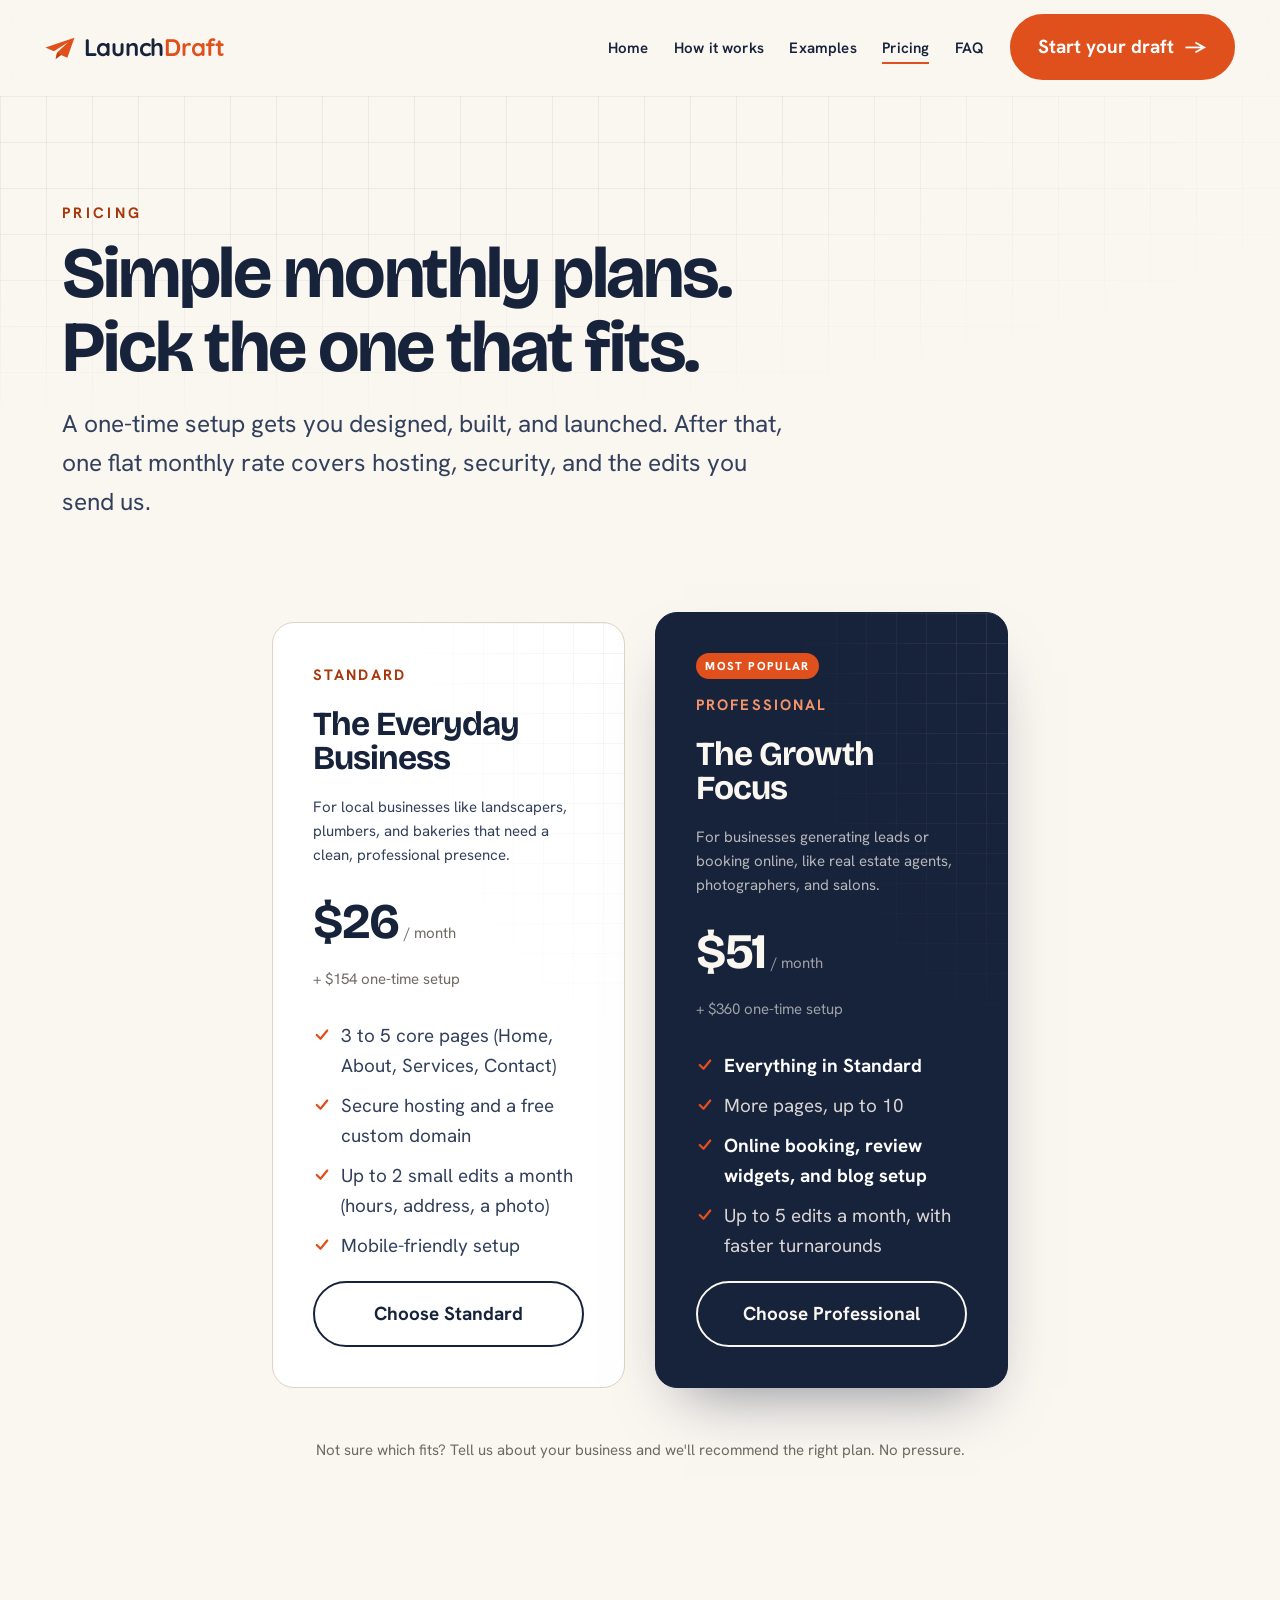
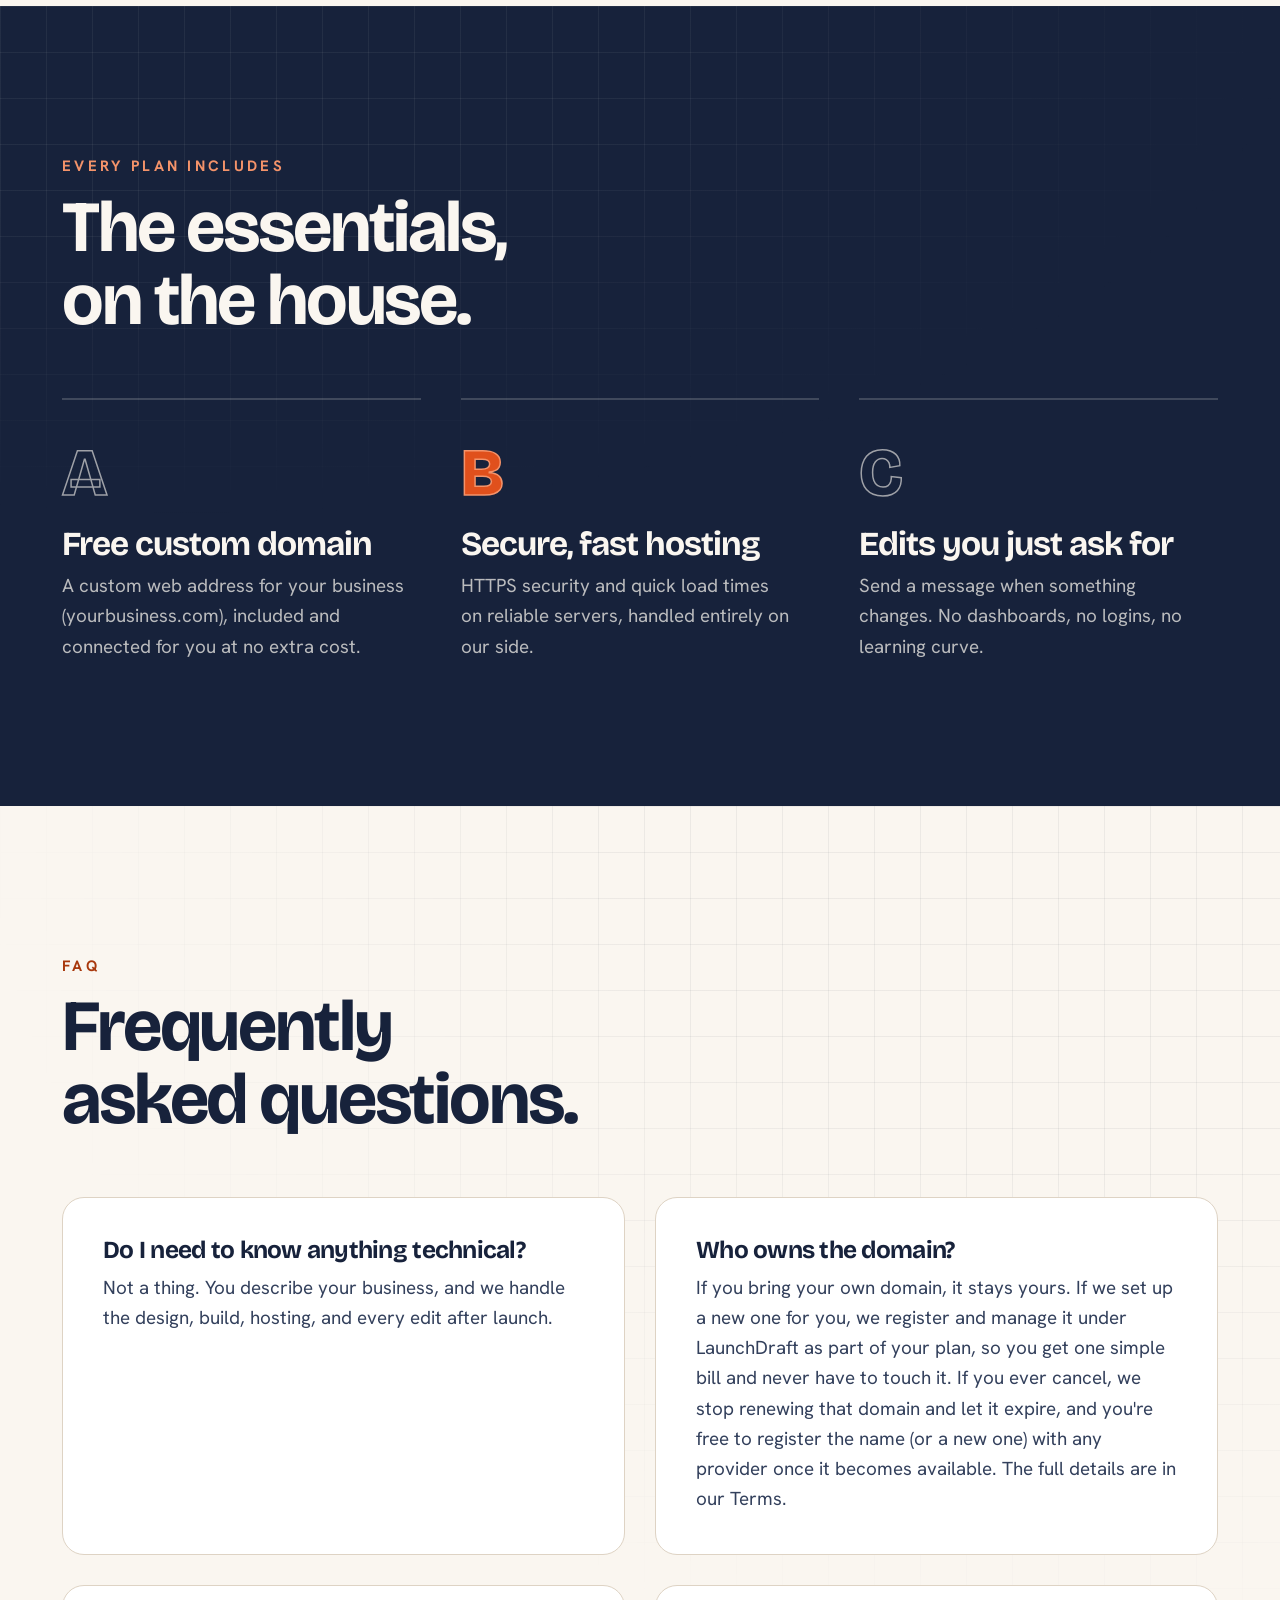
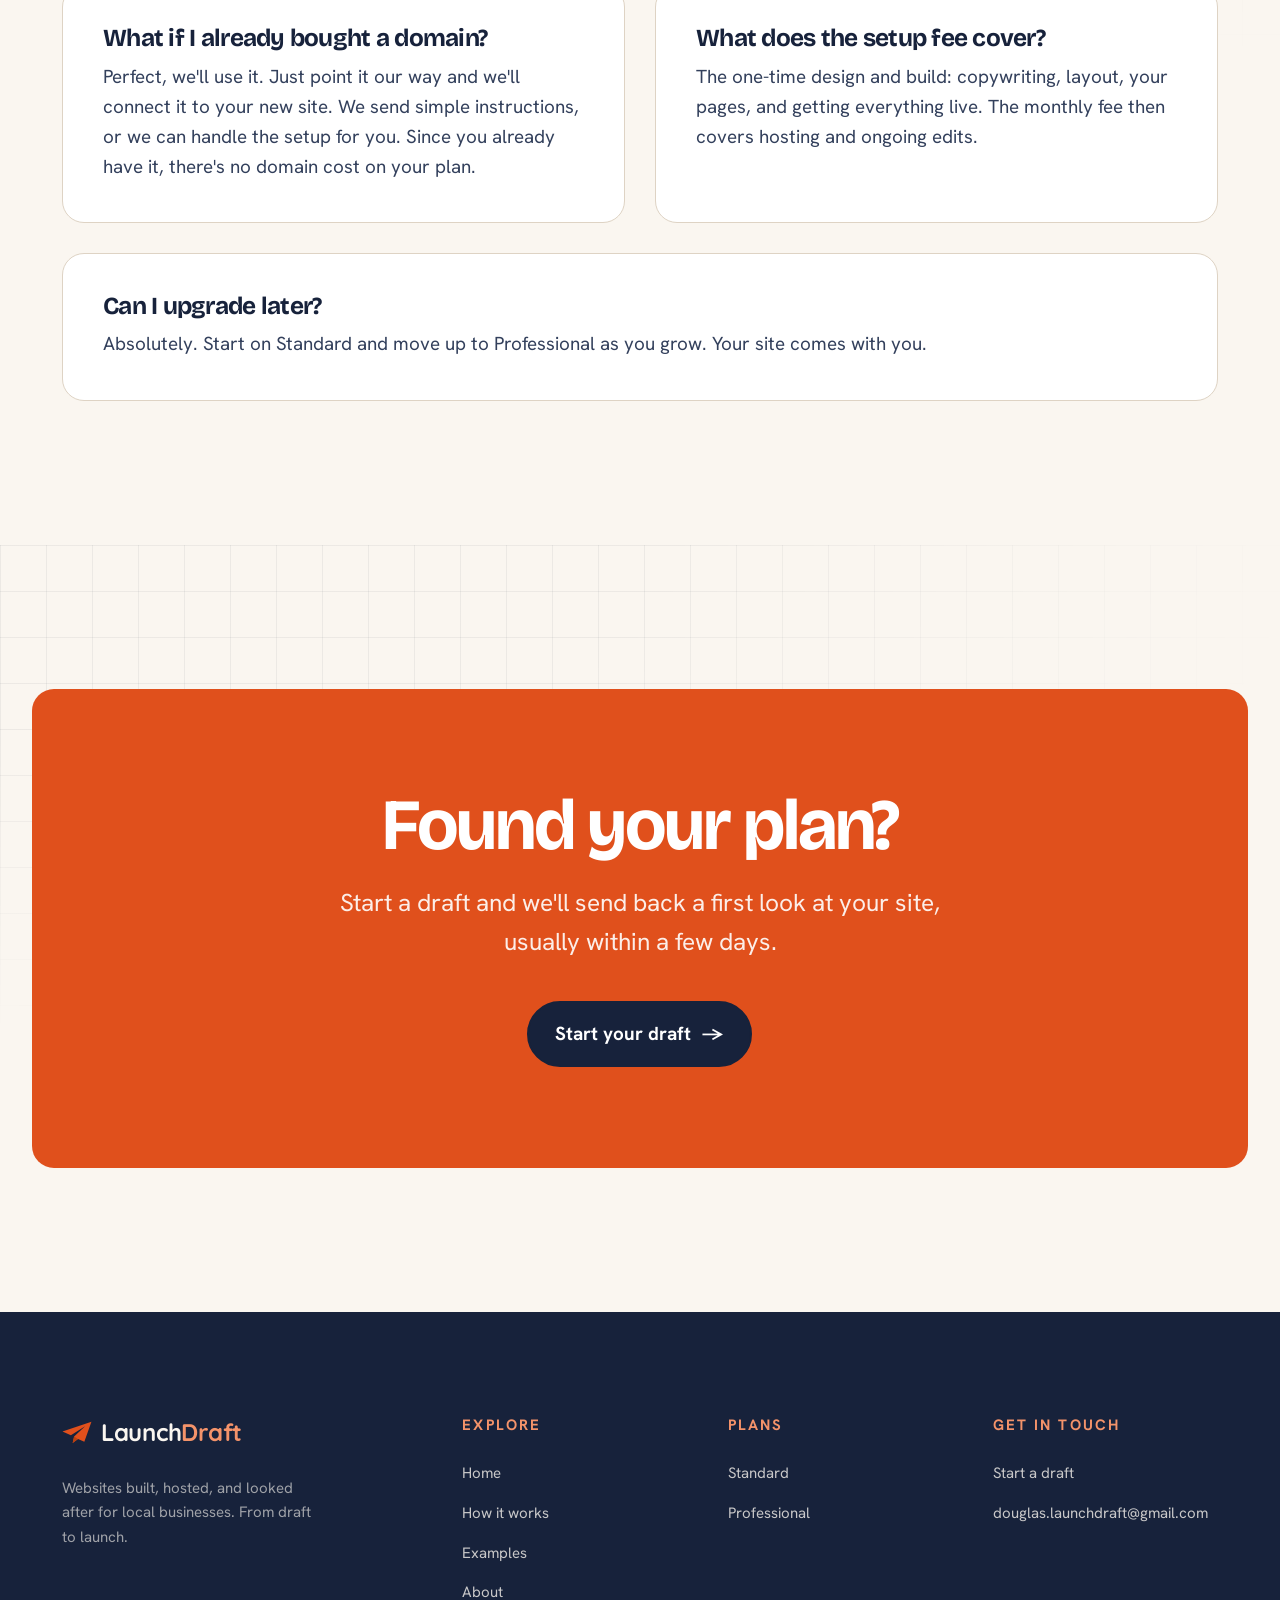
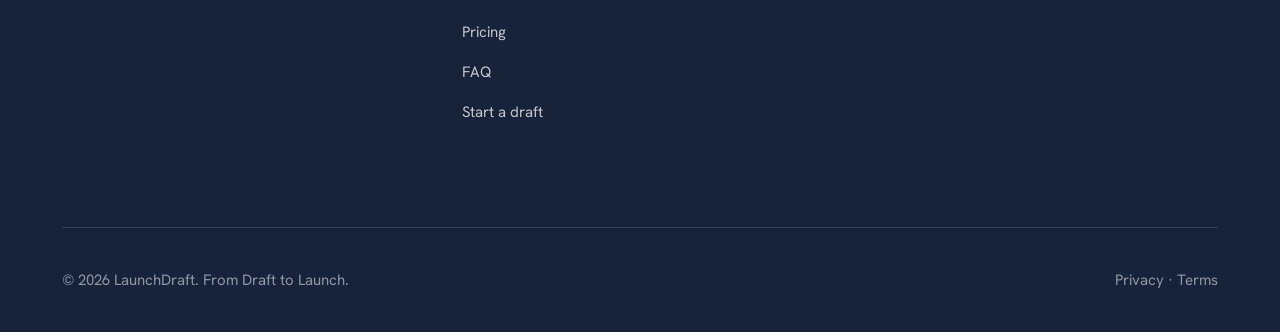
==== commit bb727c48: "Fix domain-ownership contradiction and tighten legal wording Reconcile the pricing FAQ with the new " ====
--- a/pricing/index.html
+++ b/pricing/index.html
@@ -11,6 +11,7 @@
   <link rel="preconnect" href="https://fonts.gstatic.com" crossorigin>
   <link href="https://fonts.googleapis.com/css2?family=Quicksand:wght@700&family=Bricolage+Grotesque:opsz,wght@12..96,600;12..96,700;12..96,800&family=Hanken+Grotesk:wght@400;500;600;700&display=swap" rel="stylesheet">
 
+  <link rel="icon" type="image/svg+xml" href="../assets/favicon.svg">
   <link rel="icon" type="image/png" sizes="32x32" href="../assets/favicon-32.png">
   <link rel="icon" type="image/png" sizes="512x512" href="../assets/favicon.png">
 
@@ -121,7 +122,7 @@
           <article class="step reveal">
             <div class="step__num">A</div>
             <h3>Free custom domain</h3>
-            <p>Your own web address (yourbusiness.com), set up and connected for you at no extra cost.</p>
+            <p>A custom web address for your business (yourbusiness.com), included and connected for you at no extra cost.</p>
           </article>
           <article class="step reveal" style="--i:1">
             <div class="step__num">B</div>
@@ -151,7 +152,7 @@
           </article>
           <article class="feature reveal" style="--i:1">
             <h3>Who owns the domain?</h3>
-            <p>You do. The custom domain represents your business and stays yours. We just set it up and keep it running.</p>
+            <p>If you bring your own domain, it stays yours. If we set up a new one for you, we register and manage it under LaunchDraft as part of your plan, so you get one simple bill and never have to touch it. If you ever cancel, we stop renewing that domain and let it expire, and you're free to register the name (or a new one) with any provider once it becomes available. The full details are in our <a href="/terms/">Terms</a>.</p>
           </article>
           <article class="feature reveal">
             <h3>What if I already bought a domain?</h3>
--- a/styles.css
+++ b/styles.css
@@ -836,6 +836,7 @@
 .legal__toc a:hover { text-decoration: underline; }
 .legal h2 { font-size: var(--text-xl); margin-top: var(--space-xl); scroll-margin-top: 5rem; color: var(--ink); }
 .legal h2 .legal__num { color: var(--accent); font-family: 'Bricolage Grotesque', sans-serif; margin-right: .4rem; }
+.legal__ref { font-weight: 700; color: var(--accent-ink); margin-right: .45rem; font-variant-numeric: tabular-nums; }
 .legal h3 { font-size: var(--text-lg); margin-top: var(--space-m); color: var(--ink); }
 .legal p, .legal li { color: var(--ink-soft); font-size: var(--text-base); line-height: 1.75; }
 .legal p { margin: var(--space-xs) 0; }
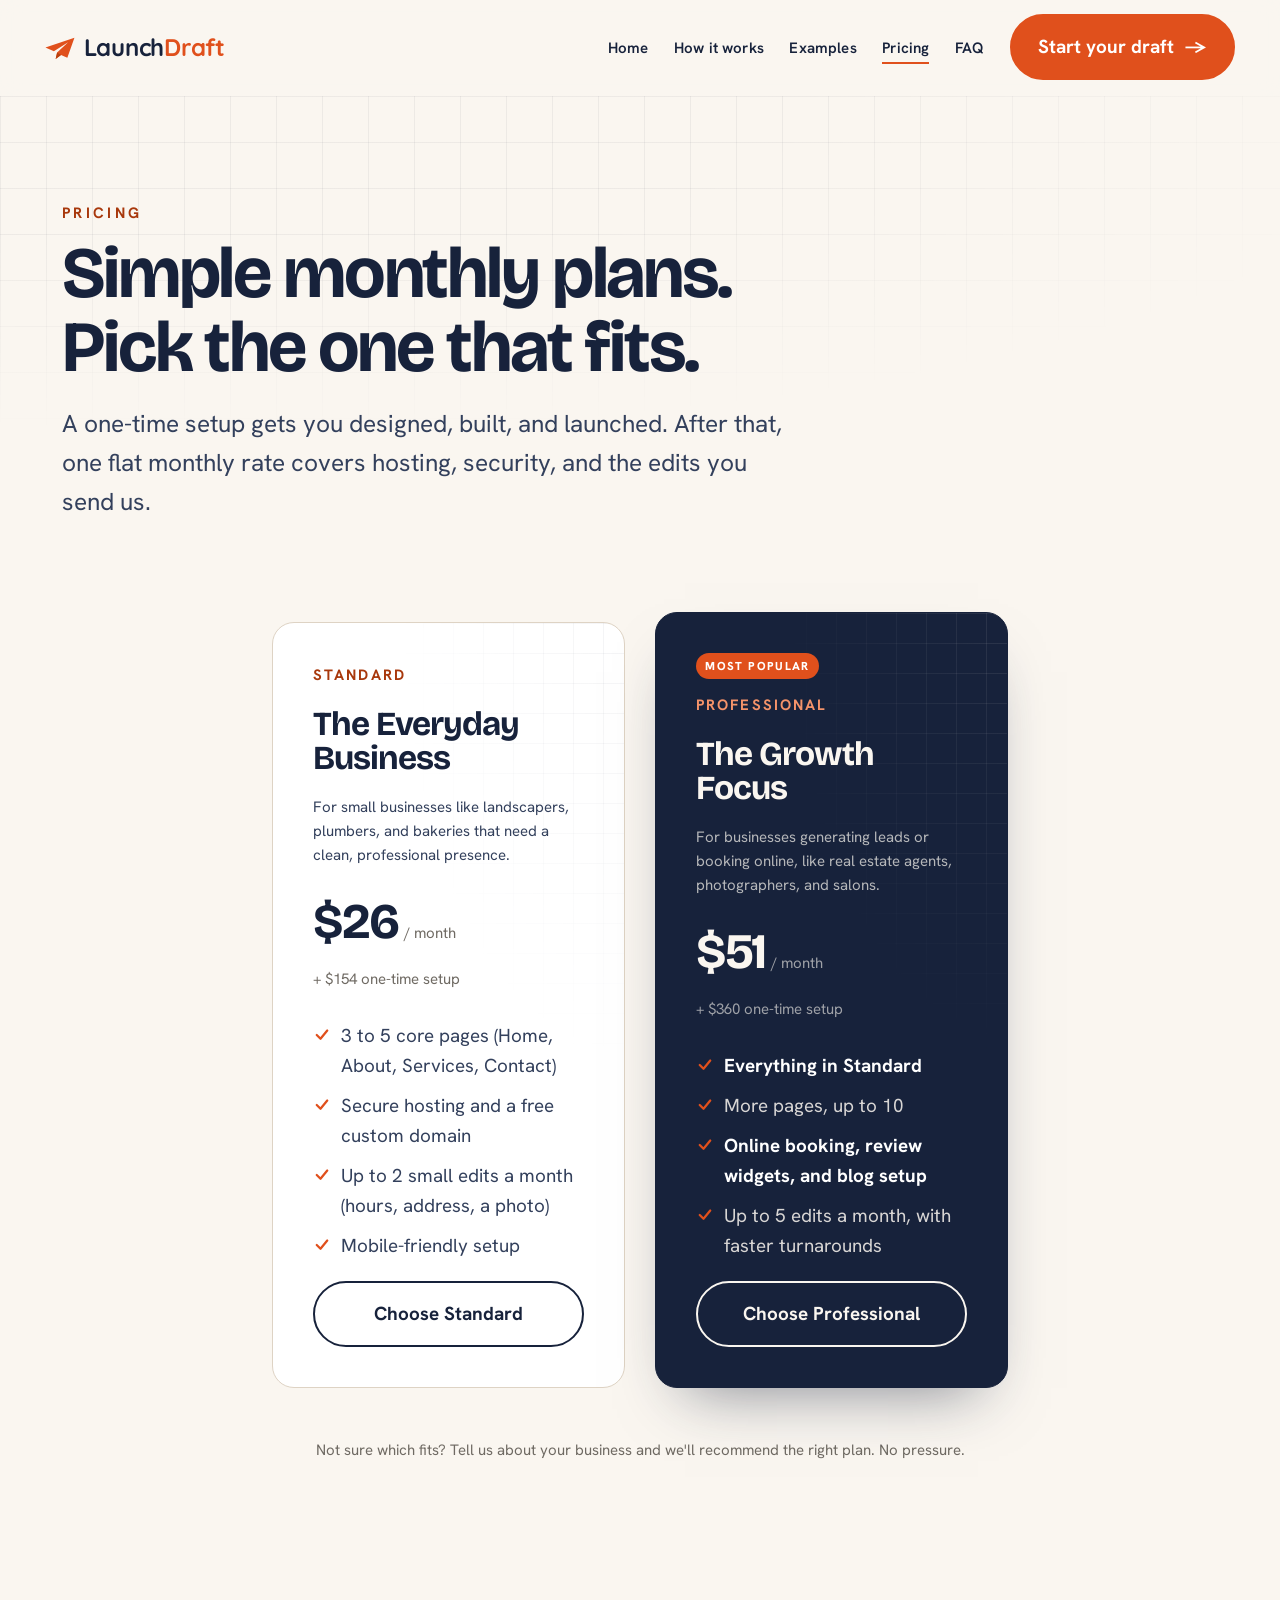
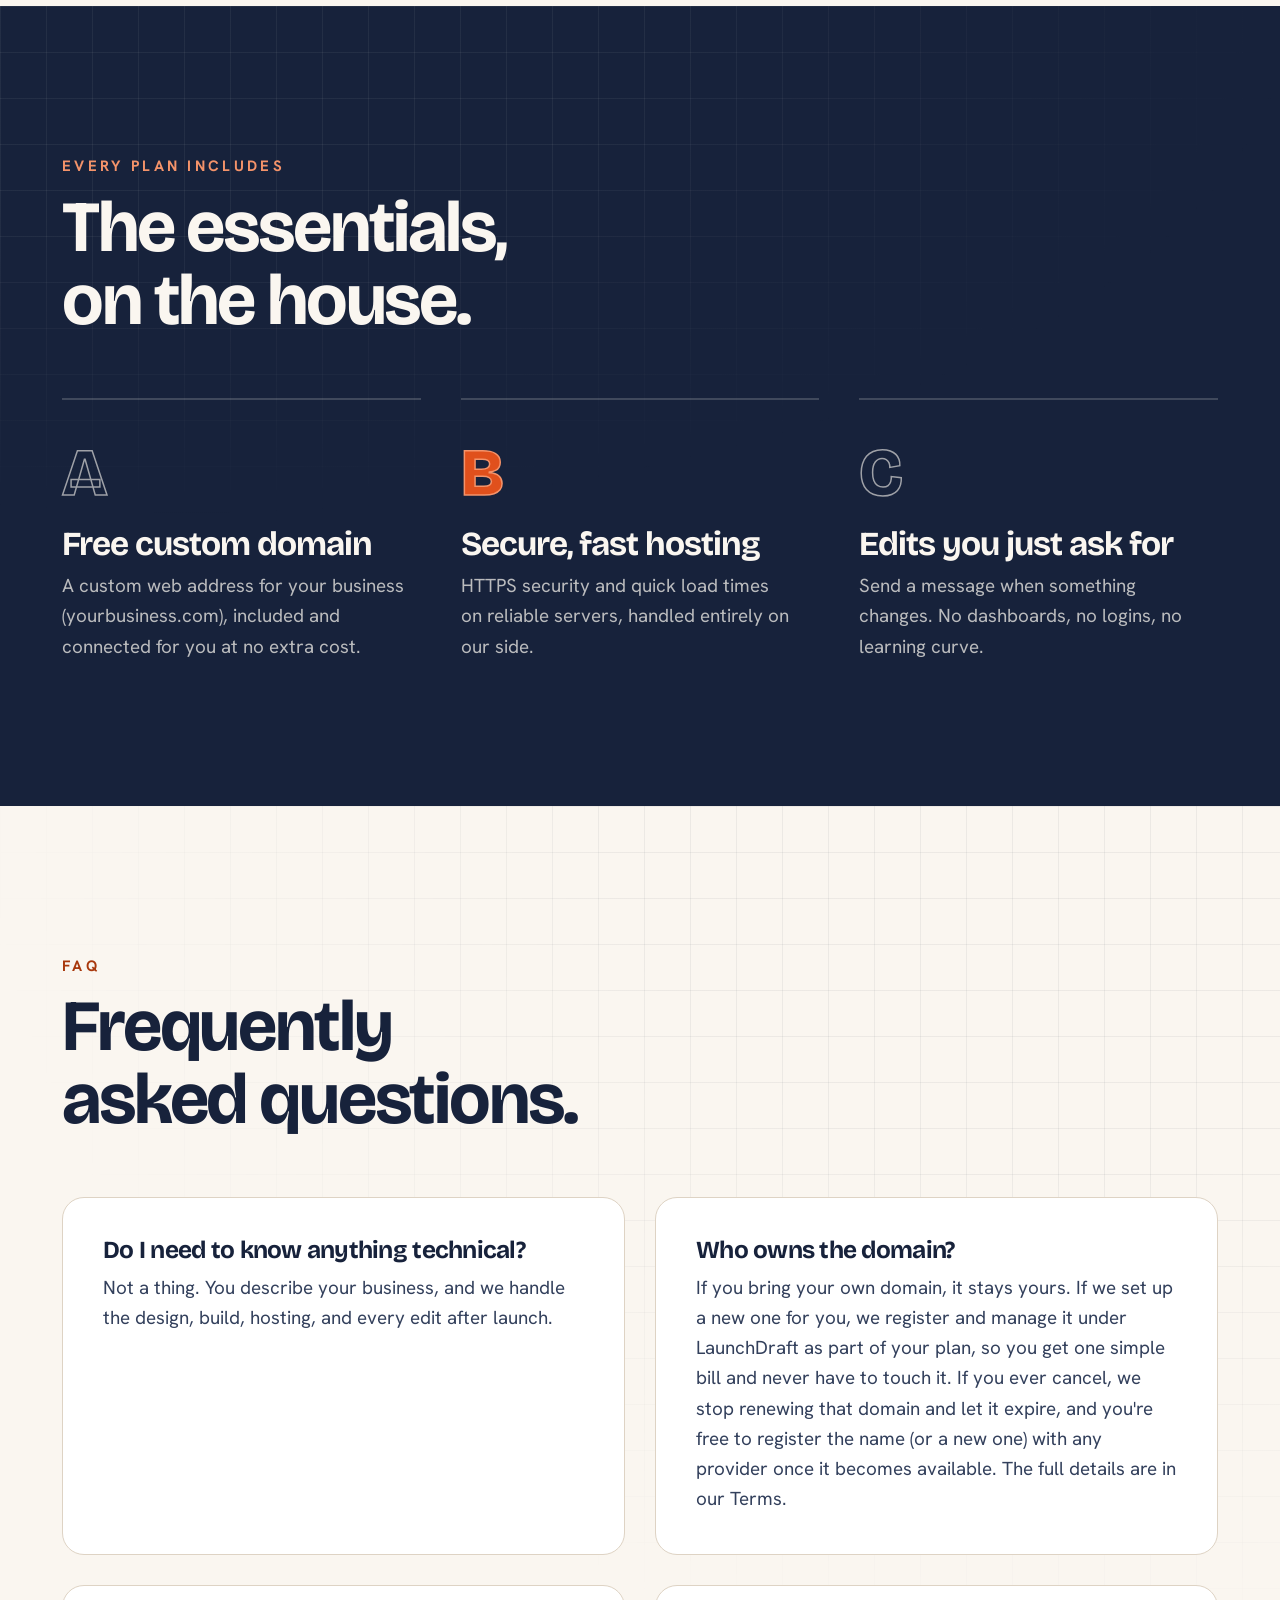
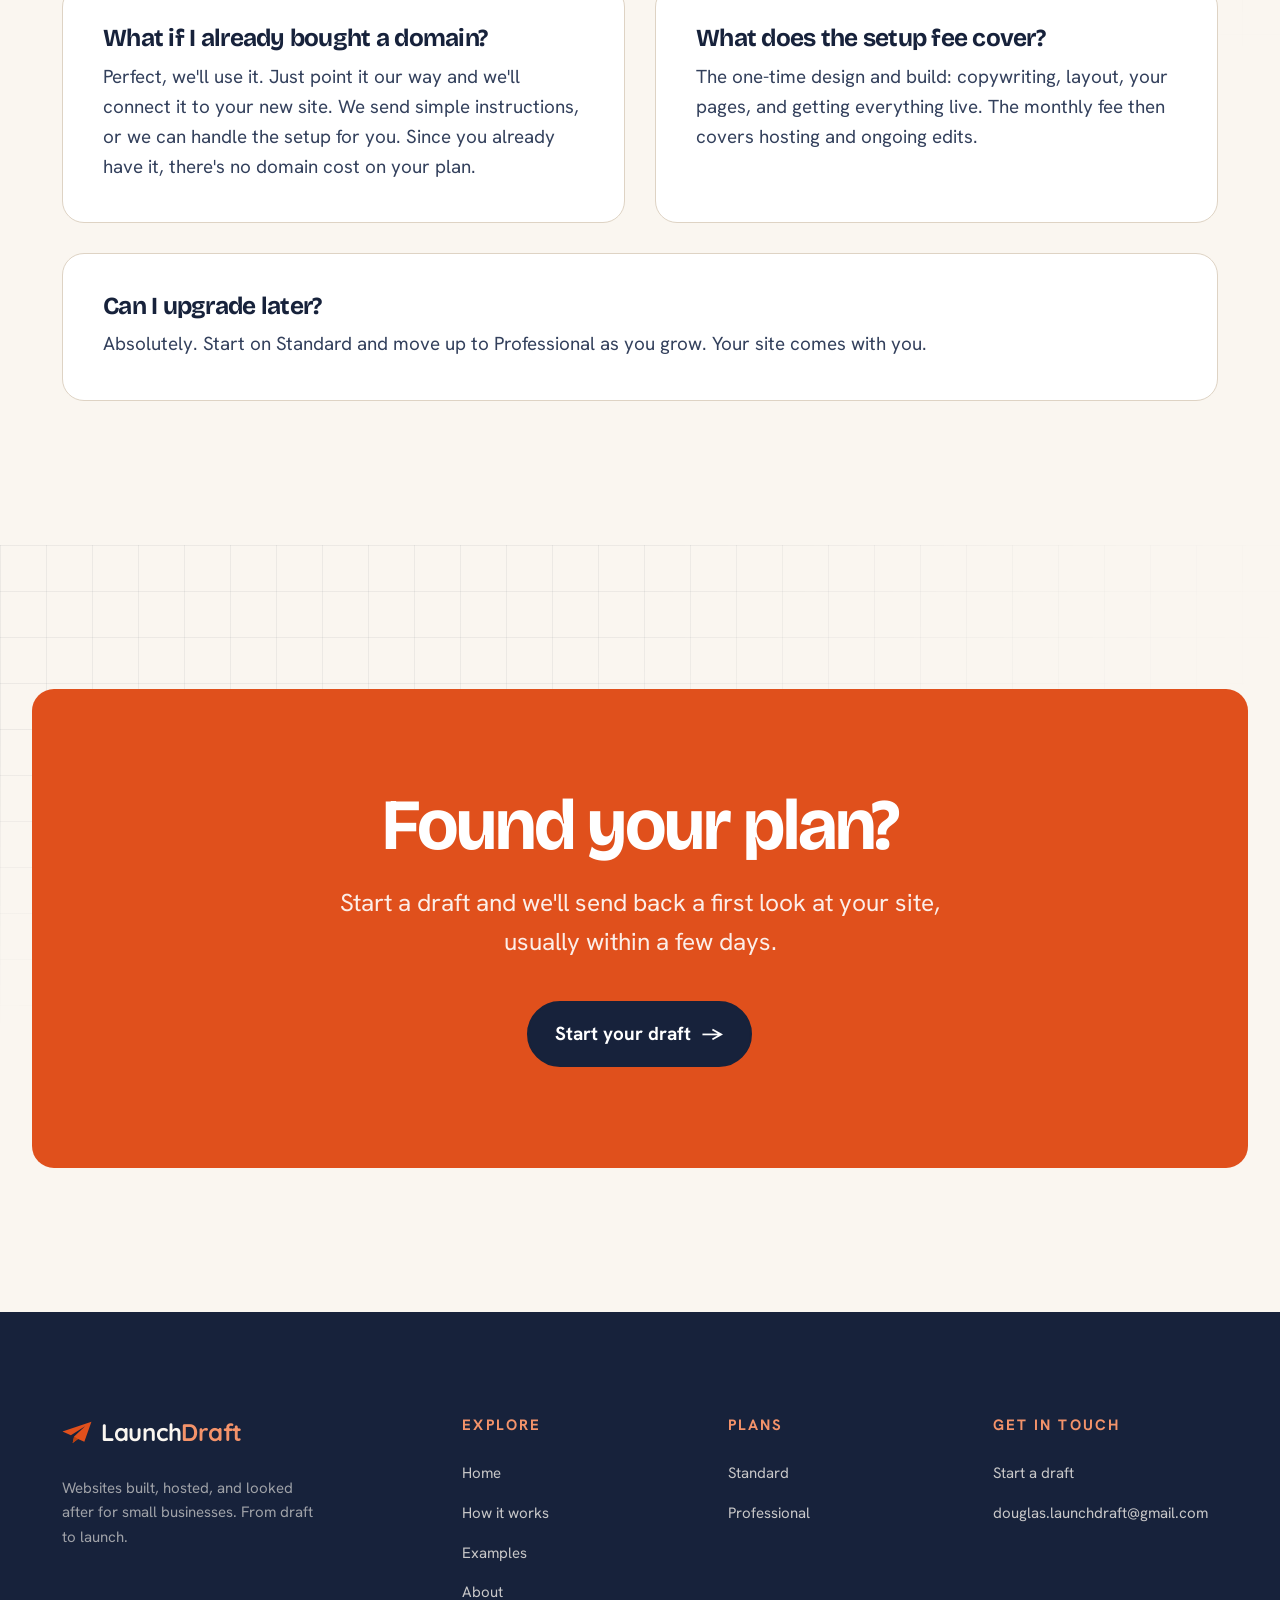
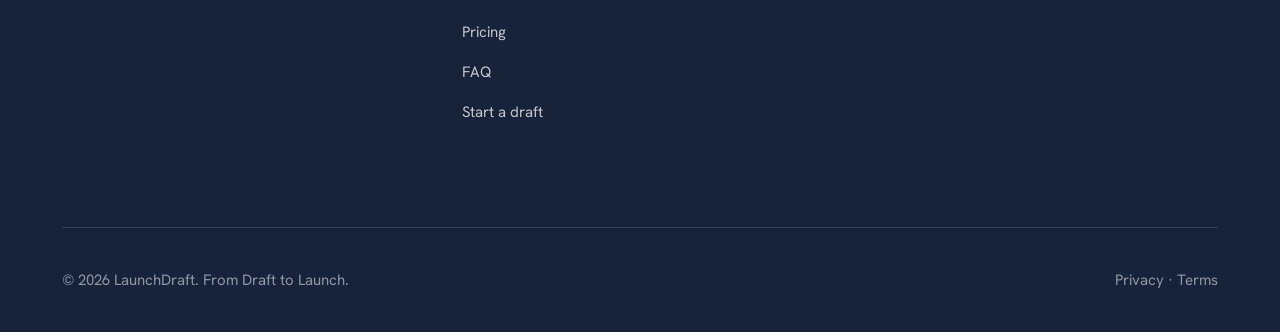
==== commit dee17870: "Broaden 'local businesses' to 'small businesses' for nationwide reach Update marketing and legal cop" ====
--- a/pricing/index.html
+++ b/pricing/index.html
@@ -5,7 +5,7 @@
   <meta name="viewport" content="width=device-width, initial-scale=1.0" />
   <script>document.documentElement.classList.add('js');window.addEventListener('load',function(){setTimeout(function(){if(!window.__revealReady){document.querySelectorAll('.reveal').forEach(function(el){el.classList.add('in');});}},1000);});</script>
   <title>LaunchDraft · Pricing</title>
-  <meta name="description" content="Simple monthly plans for local business websites. Standard and Professional. A one-time setup, then one flat rate for hosting, security, and edits." />
+  <meta name="description" content="Simple monthly plans for small business websites. Standard and Professional. A one-time setup, then one flat rate for hosting, security, and edits." />
 
   <link rel="preconnect" href="https://fonts.googleapis.com">
   <link rel="preconnect" href="https://fonts.gstatic.com" crossorigin>
@@ -22,7 +22,7 @@
   <meta property="og:type" content="website" />
   <meta property="og:site_name" content="LaunchDraft" />
   <meta property="og:title" content="LaunchDraft · Pricing" />
-  <meta property="og:description" content="Simple monthly plans for local business websites. One setup, then one flat rate for hosting, security, and edits." />
+  <meta property="og:description" content="Simple monthly plans for small business websites. One setup, then one flat rate for hosting, security, and edits." />
   <meta property="og:url" content="https://launchdraft.net/pricing/" />
   <meta property="og:image" content="https://launchdraft.net/assets/og.png" />
   <meta property="og:image:width" content="1200" />
@@ -30,7 +30,7 @@
   <meta property="og:image:alt" content="LaunchDraft · From Draft to Launch" />
   <meta name="twitter:card" content="summary_large_image" />
   <meta name="twitter:title" content="LaunchDraft · Pricing" />
-  <meta name="twitter:description" content="Simple monthly plans for local business websites." />
+  <meta name="twitter:description" content="Simple monthly plans for small business websites." />
   <meta name="twitter:image" content="https://launchdraft.net/assets/og.png" />
 
   <link rel="stylesheet" href="../styles.css" />
@@ -77,7 +77,7 @@
           <article class="plan reveal">
             <span class="plan__tag">Standard</span>
             <h2 class="plan__name">The Everyday Business</h2>
-            <p class="plan__desc">For local businesses like landscapers, plumbers, and bakeries that need a clean, professional presence.</p>
+            <p class="plan__desc">For small businesses like landscapers, plumbers, and bakeries that need a clean, professional presence.</p>
             <div class="plan__price"><b>$26</b><span>/ month</span></div>
             <p class="plan__setup">+ $154 one-time setup</p>
             <ul class="plan__feat">
@@ -189,7 +189,7 @@
             <img class="logo__mark" src="../launchdraft_logo.svg" alt="" width="30" height="30" />
             <span>Launch<b style="color:var(--accent-tint)">Draft</b></span>
           </a>
-          <p class="footer__tag">Websites built, hosted, and looked after for local businesses. From draft to launch.</p>
+          <p class="footer__tag">Websites built, hosted, and looked after for small businesses. From draft to launch.</p>
         </div>
         <div>
           <h4>Explore</h4>
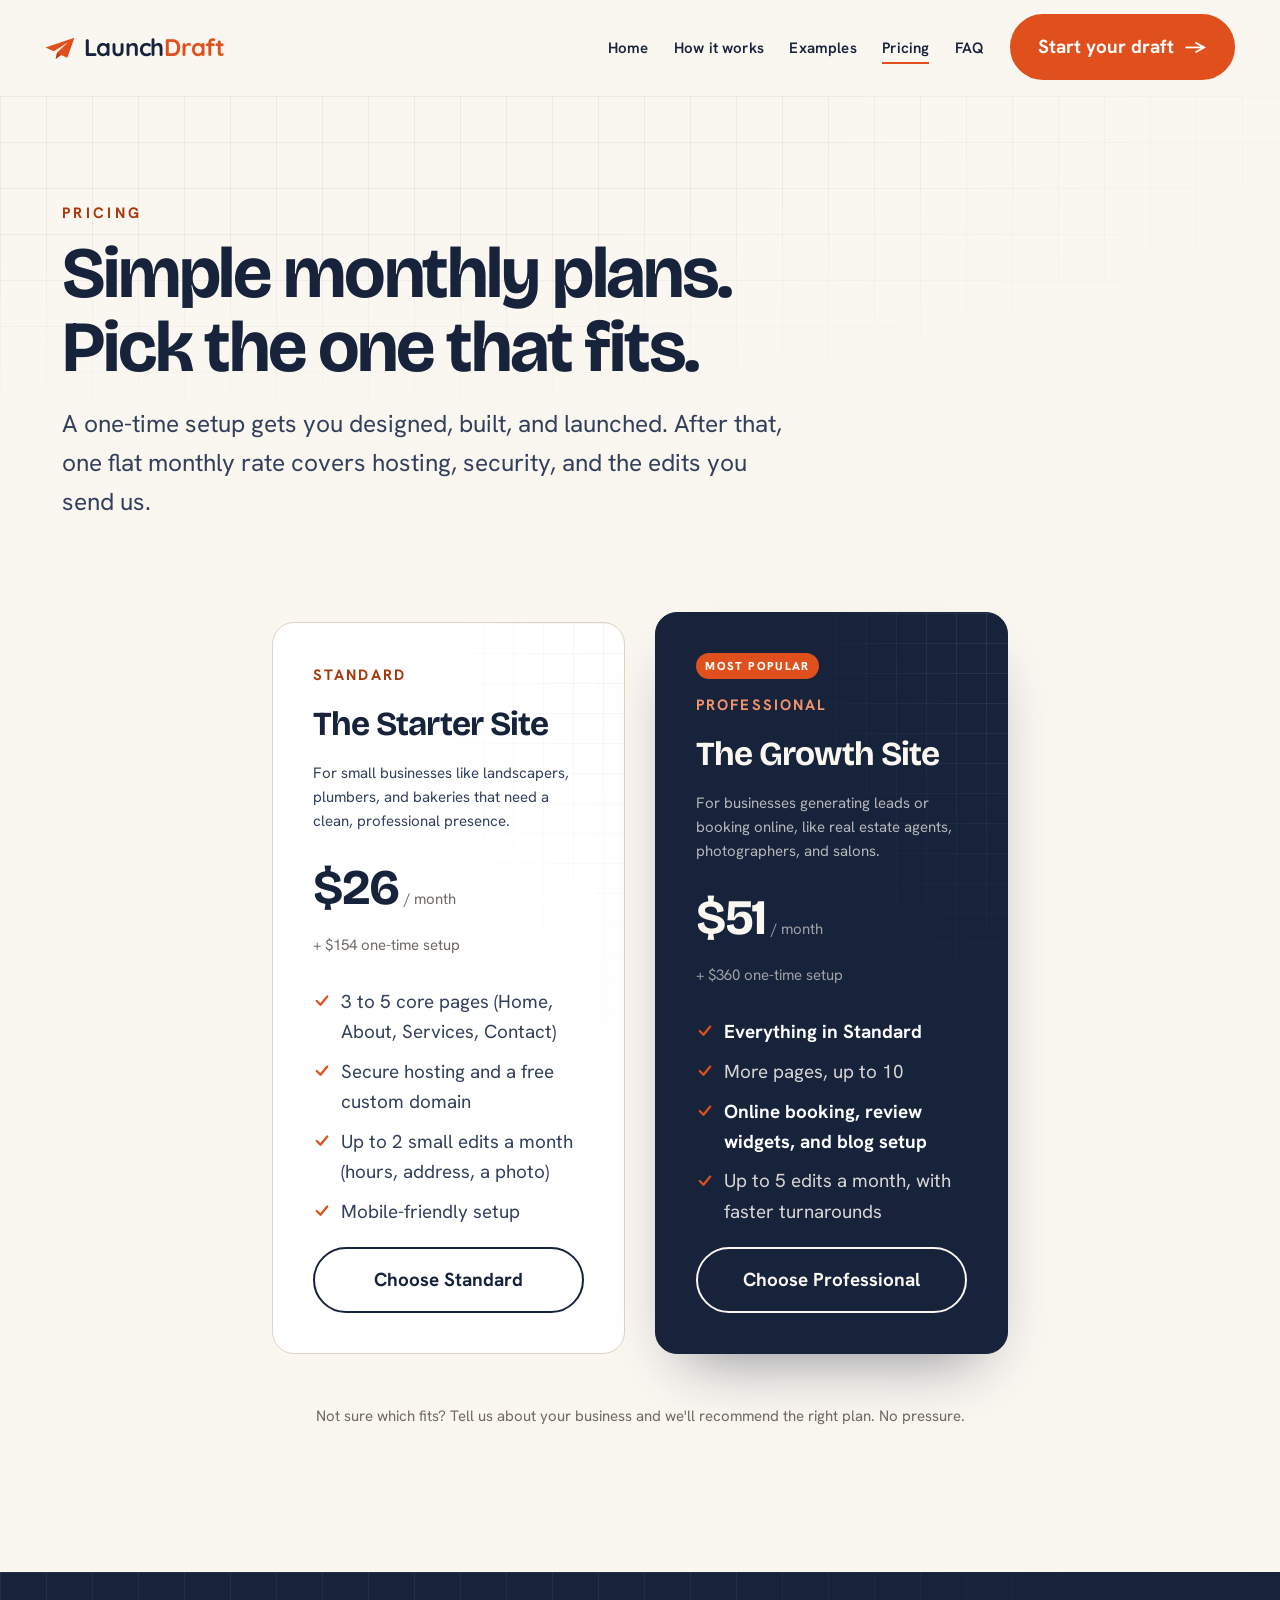
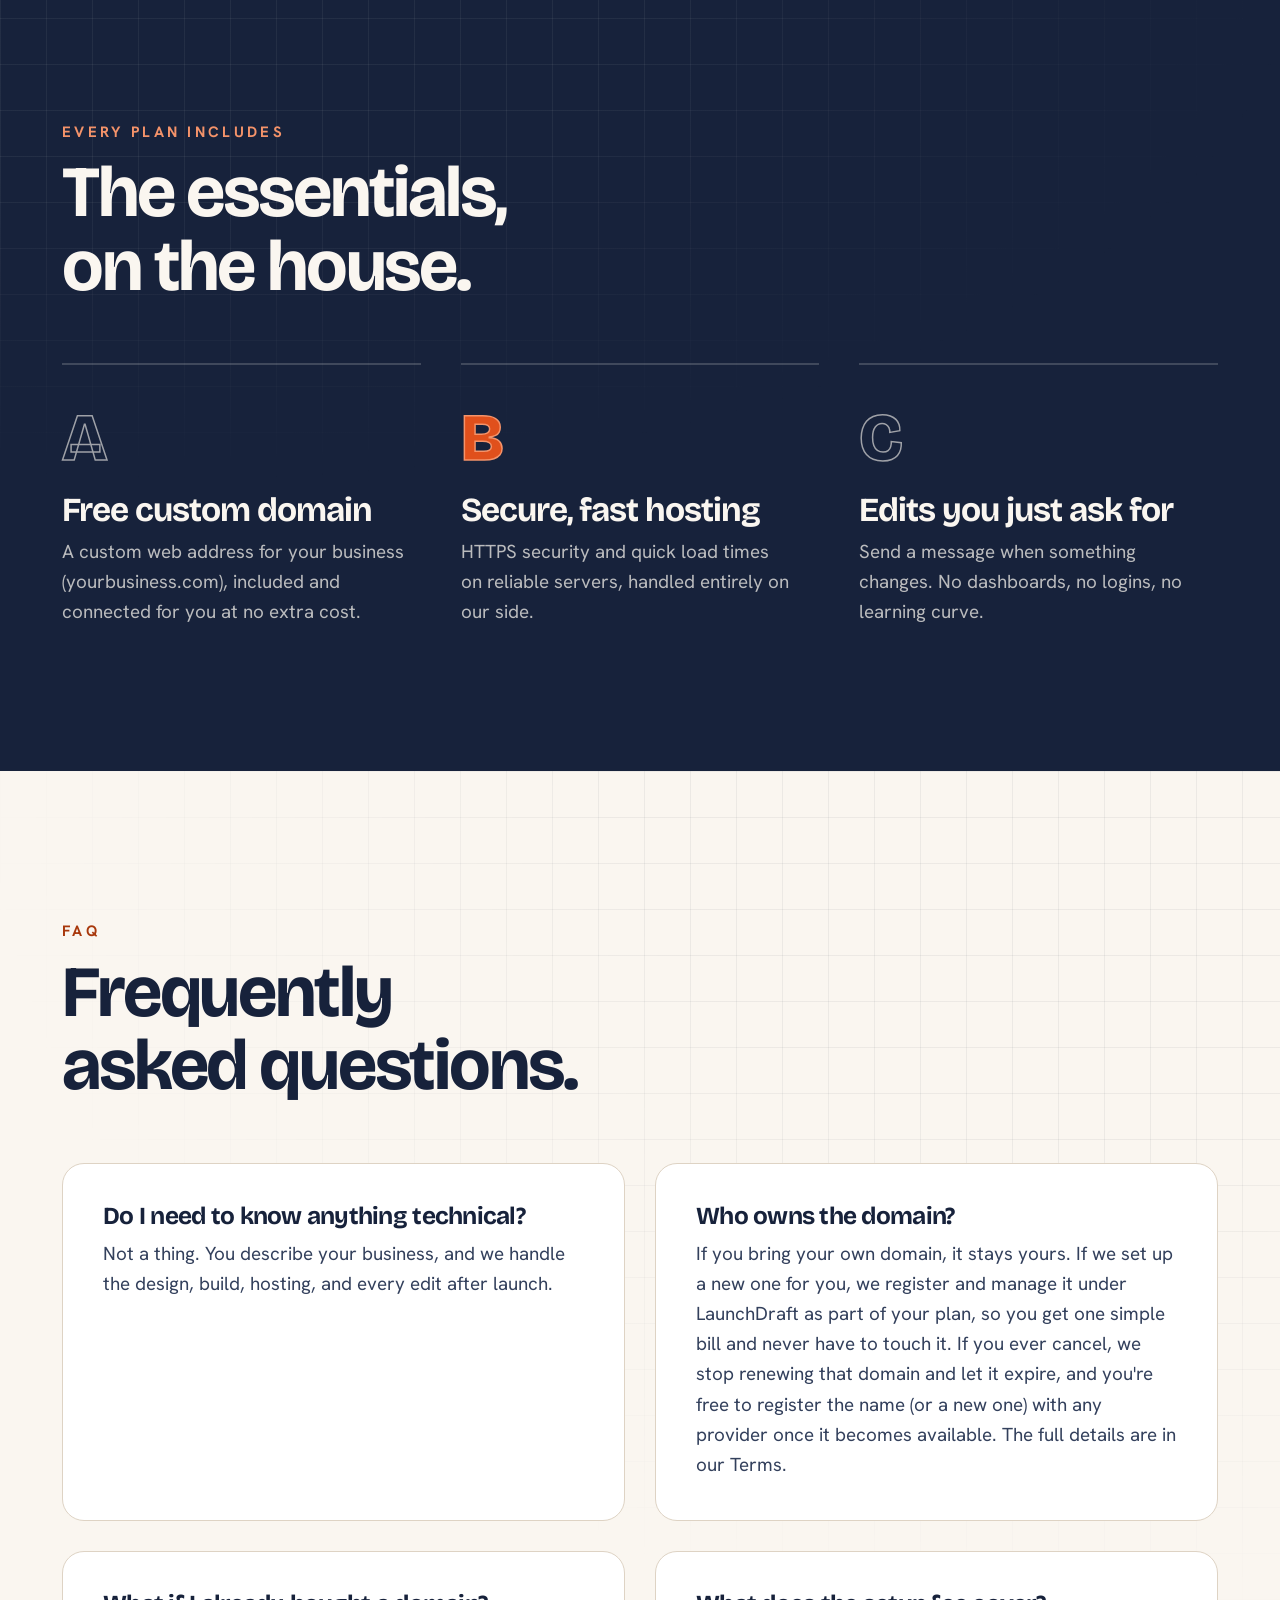
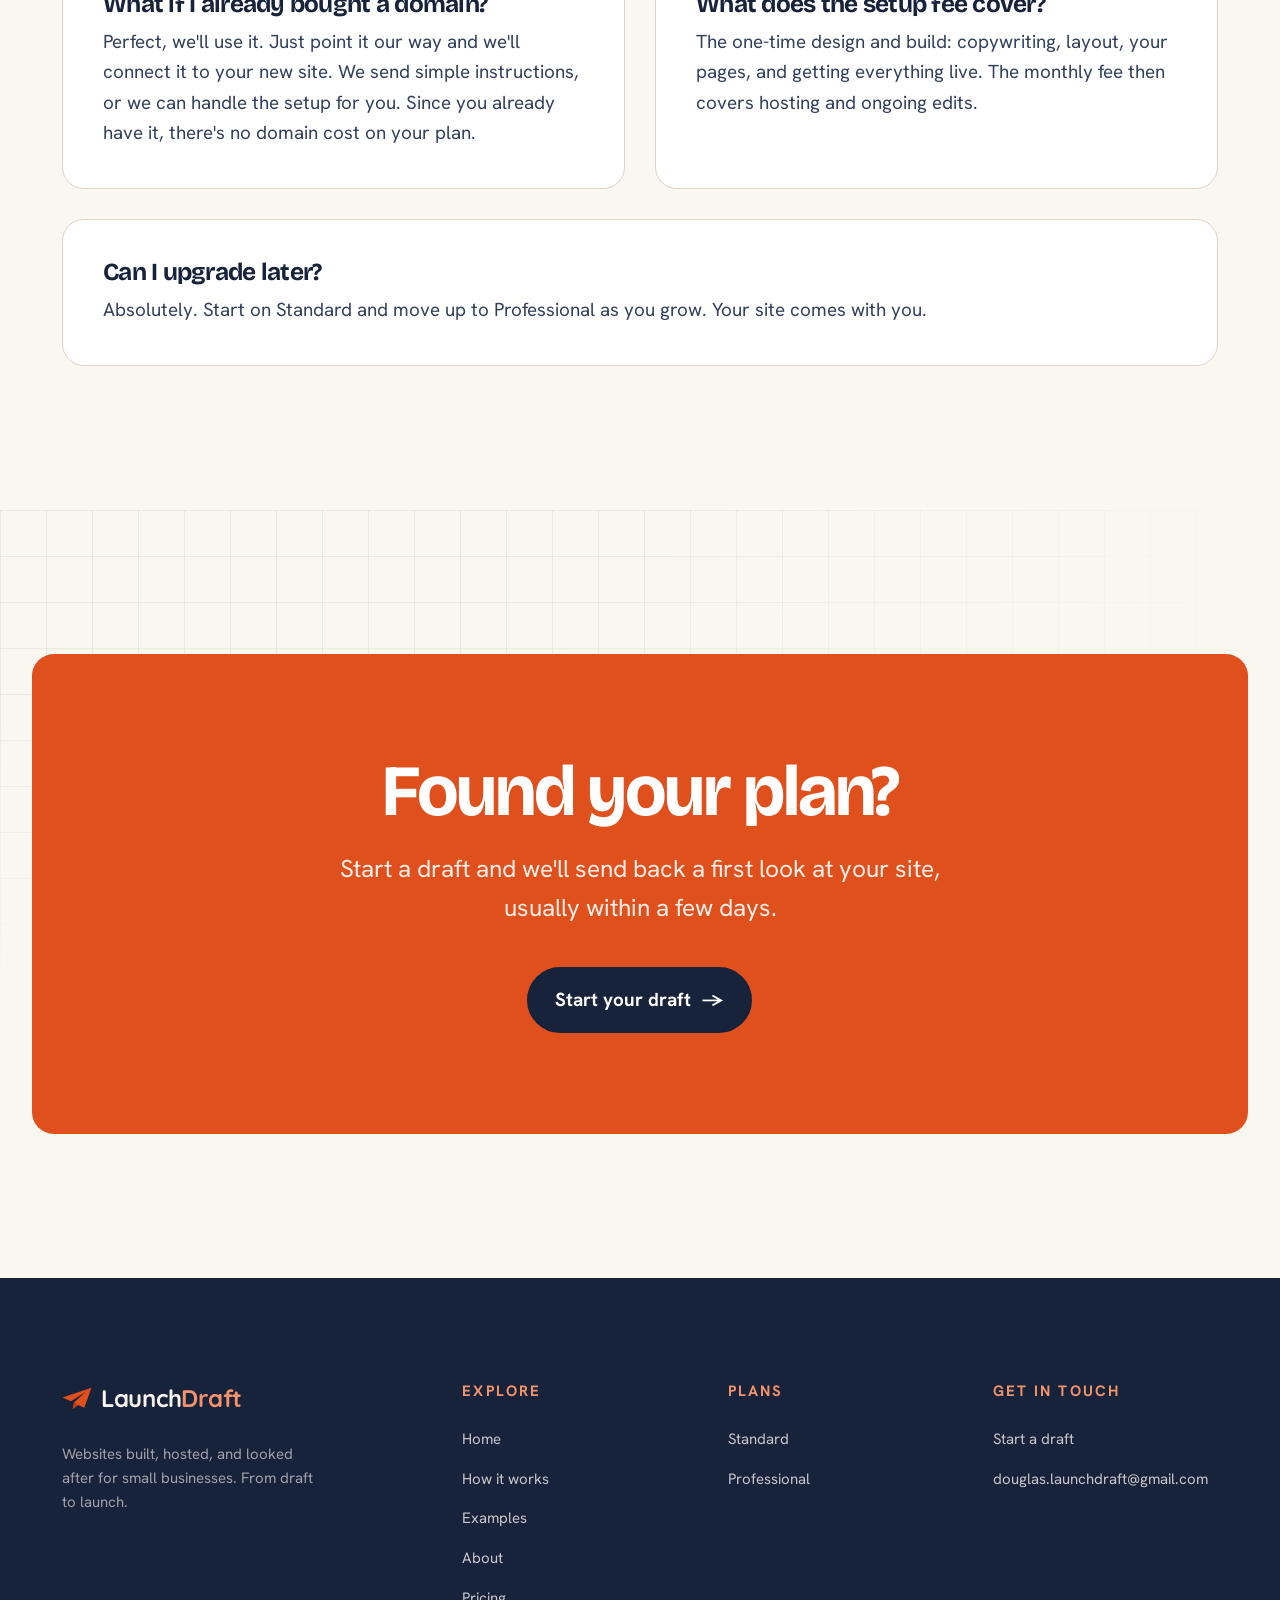
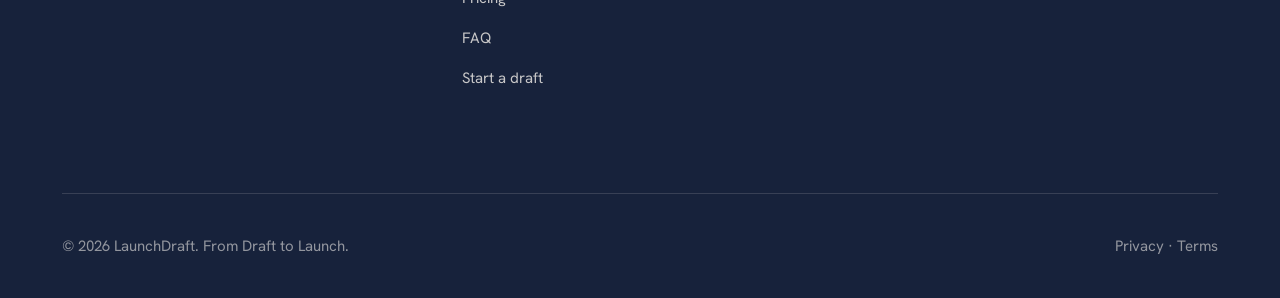
==== commit 9ade7a05: "Reduce AI-generated tells per audit - Comment out the placeholder 'Sample' testimonials section (kep" ====
--- a/pricing/index.html
+++ b/pricing/index.html
@@ -76,7 +76,7 @@
           <!-- Standard -->
           <article class="plan reveal">
             <span class="plan__tag">Standard</span>
-            <h2 class="plan__name">The Everyday Business</h2>
+            <h2 class="plan__name">The Starter Site</h2>
             <p class="plan__desc">For small businesses like landscapers, plumbers, and bakeries that need a clean, professional presence.</p>
             <div class="plan__price"><b>$26</b><span>/ month</span></div>
             <p class="plan__setup">+ $154 one-time setup</p>
@@ -93,7 +93,7 @@
           <article class="plan plan--featured reveal" style="--i:1">
             <span class="plan__badge">Most popular</span>
             <span class="plan__tag">Professional</span>
-            <h2 class="plan__name">The Growth Focus</h2>
+            <h2 class="plan__name">The Growth Site</h2>
             <p class="plan__desc">For businesses generating leads or booking online, like real estate agents, photographers, and salons.</p>
             <div class="plan__price"><b>$51</b><span>/ month</span></div>
             <p class="plan__setup">+ $360 one-time setup</p>
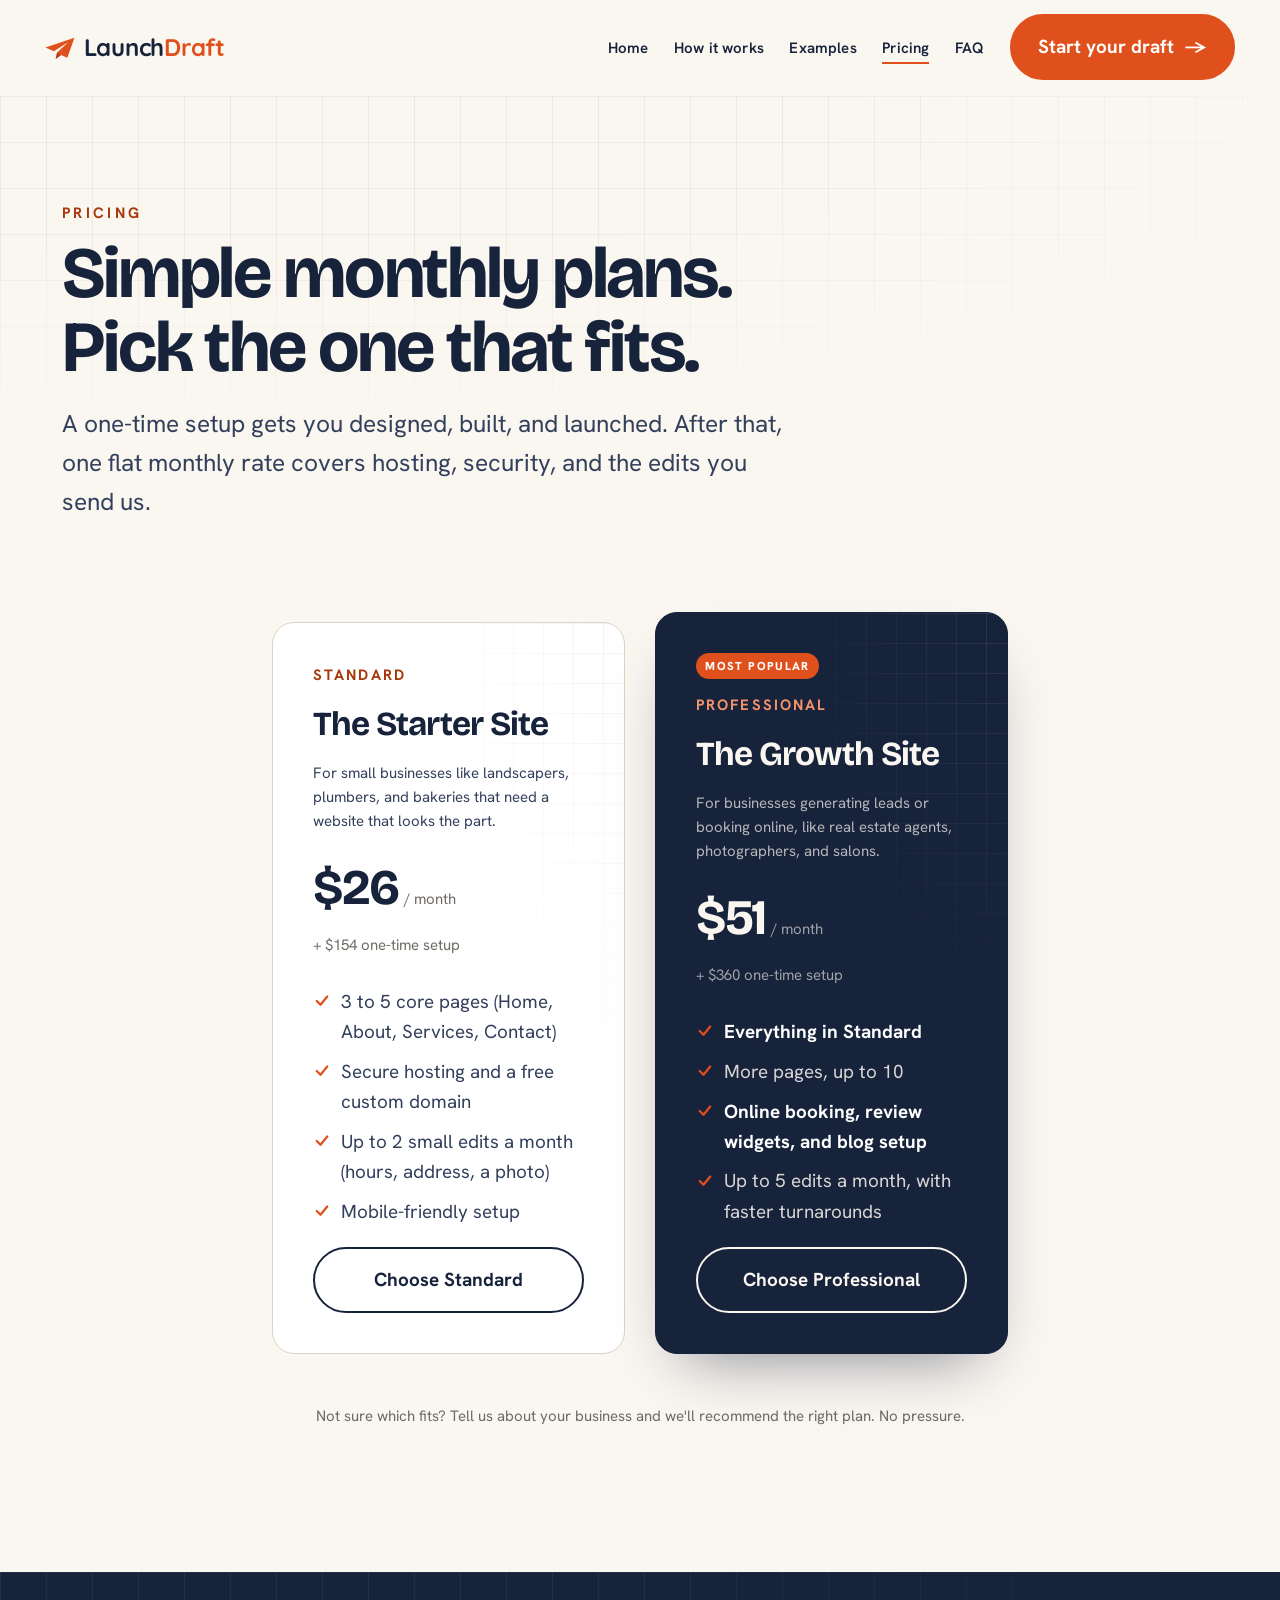
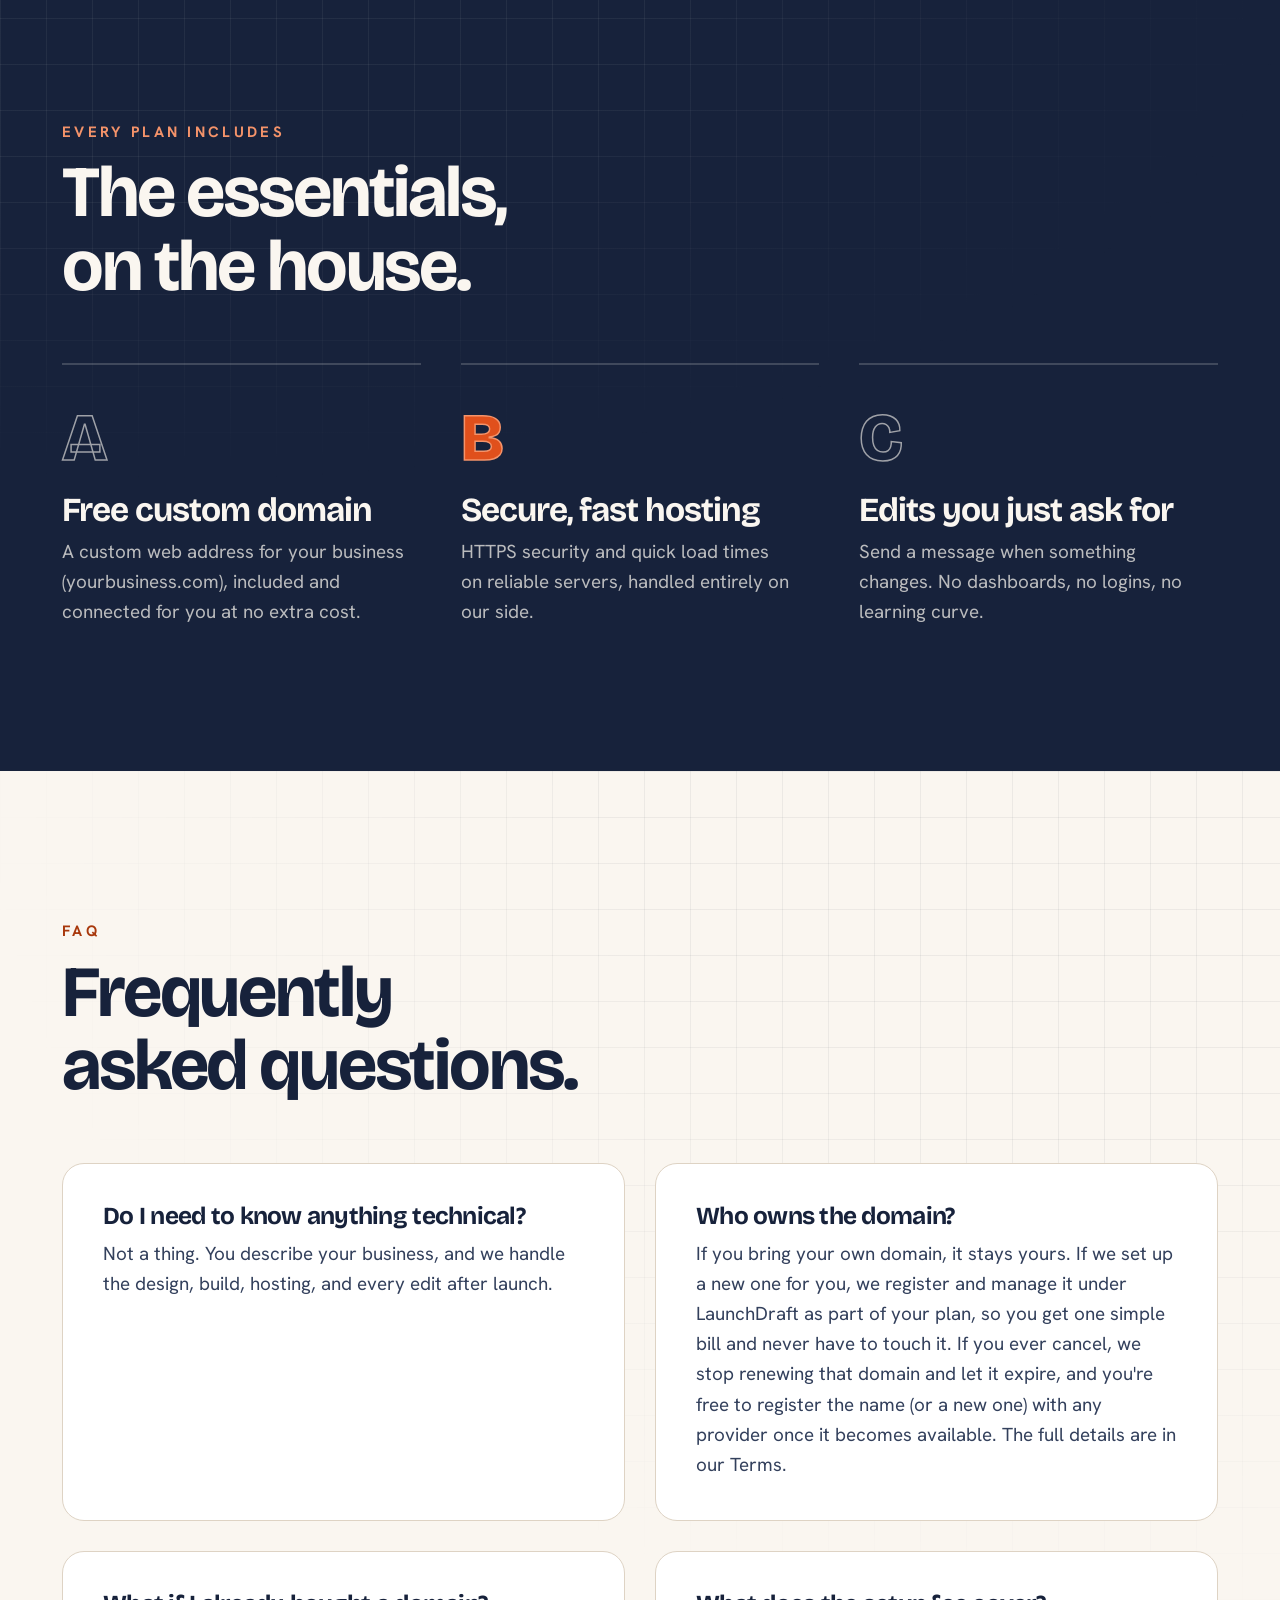
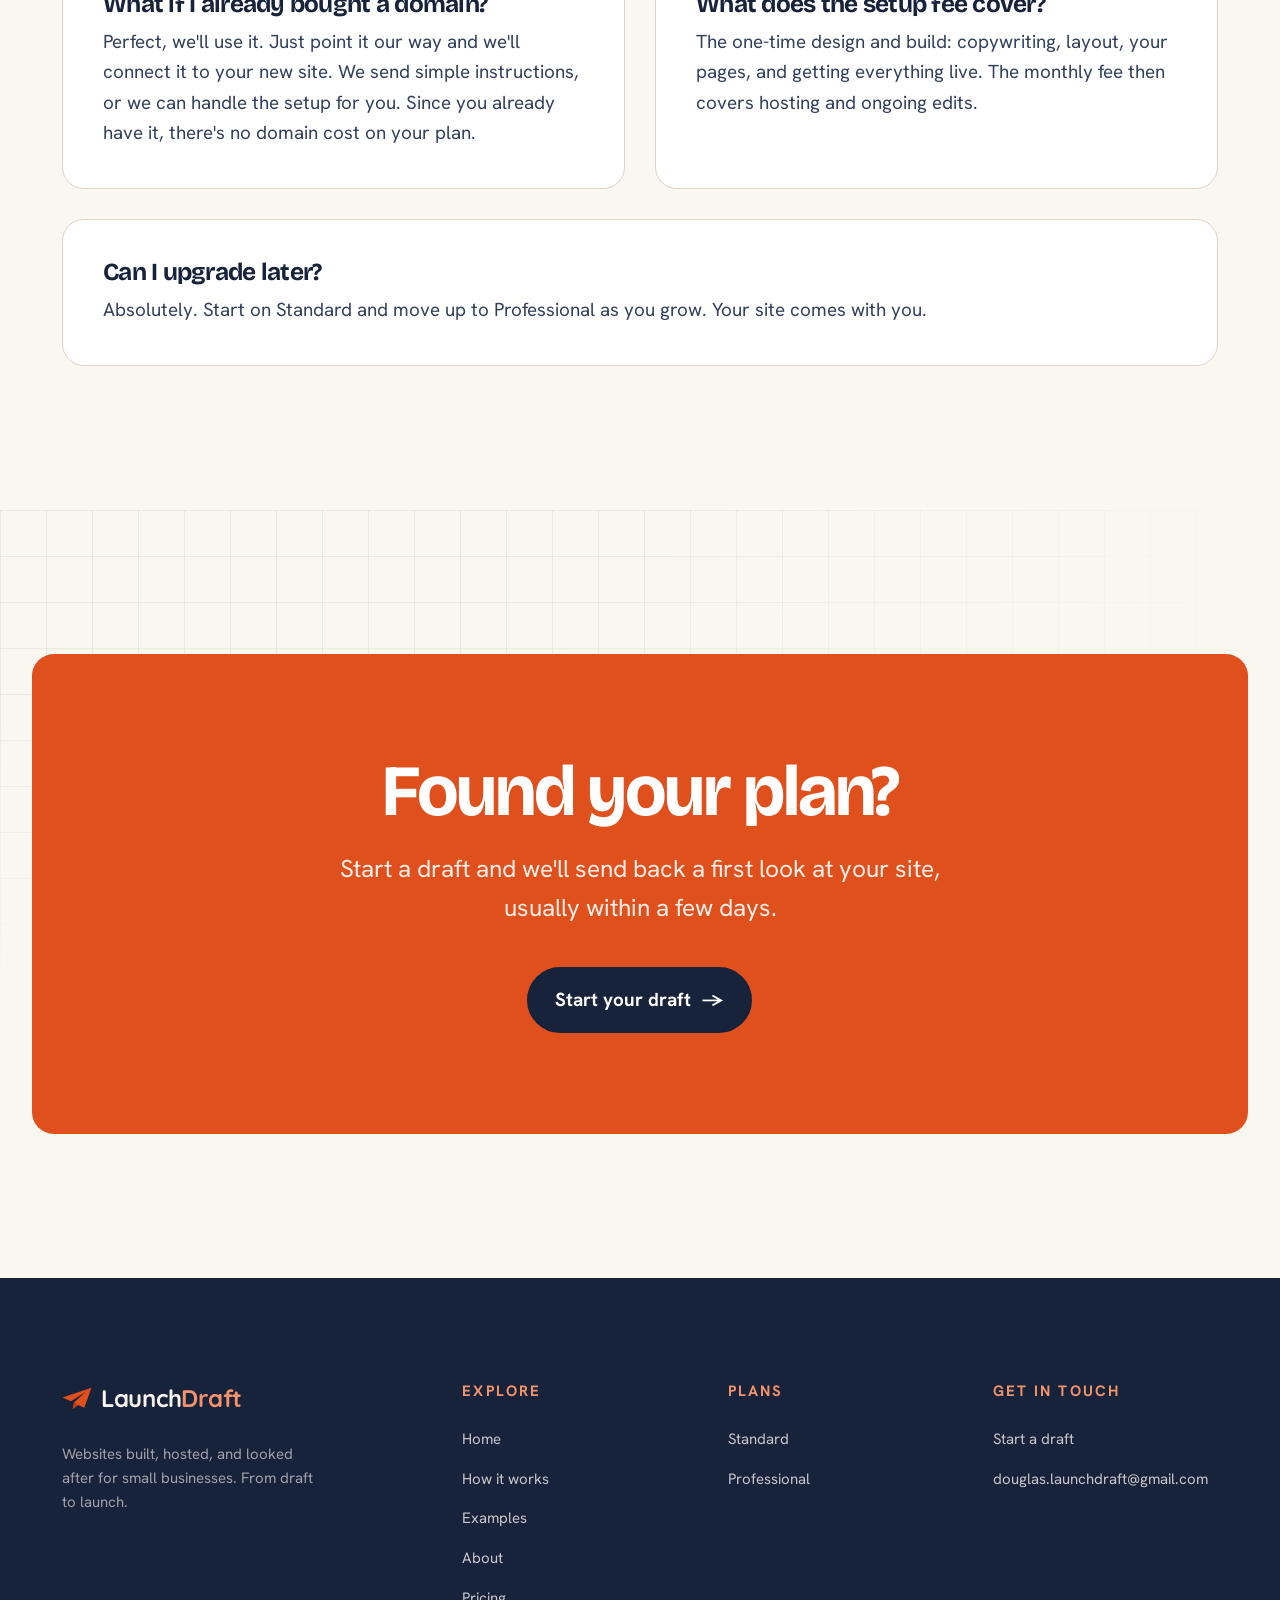
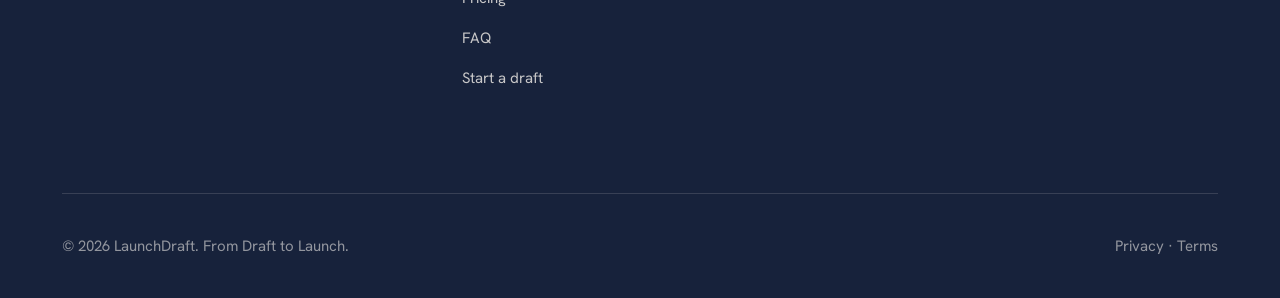
==== commit 92f08966: "Polish per grader: tighten process line, tidy comment, vary repeated phrase - Trim the process intro" ====
--- a/pricing/index.html
+++ b/pricing/index.html
@@ -77,7 +77,7 @@
           <article class="plan reveal">
             <span class="plan__tag">Standard</span>
             <h2 class="plan__name">The Starter Site</h2>
-            <p class="plan__desc">For small businesses like landscapers, plumbers, and bakeries that need a clean, professional presence.</p>
+            <p class="plan__desc">For small businesses like landscapers, plumbers, and bakeries that need a website that looks the part.</p>
             <div class="plan__price"><b>$26</b><span>/ month</span></div>
             <p class="plan__setup">+ $154 one-time setup</p>
             <ul class="plan__feat">
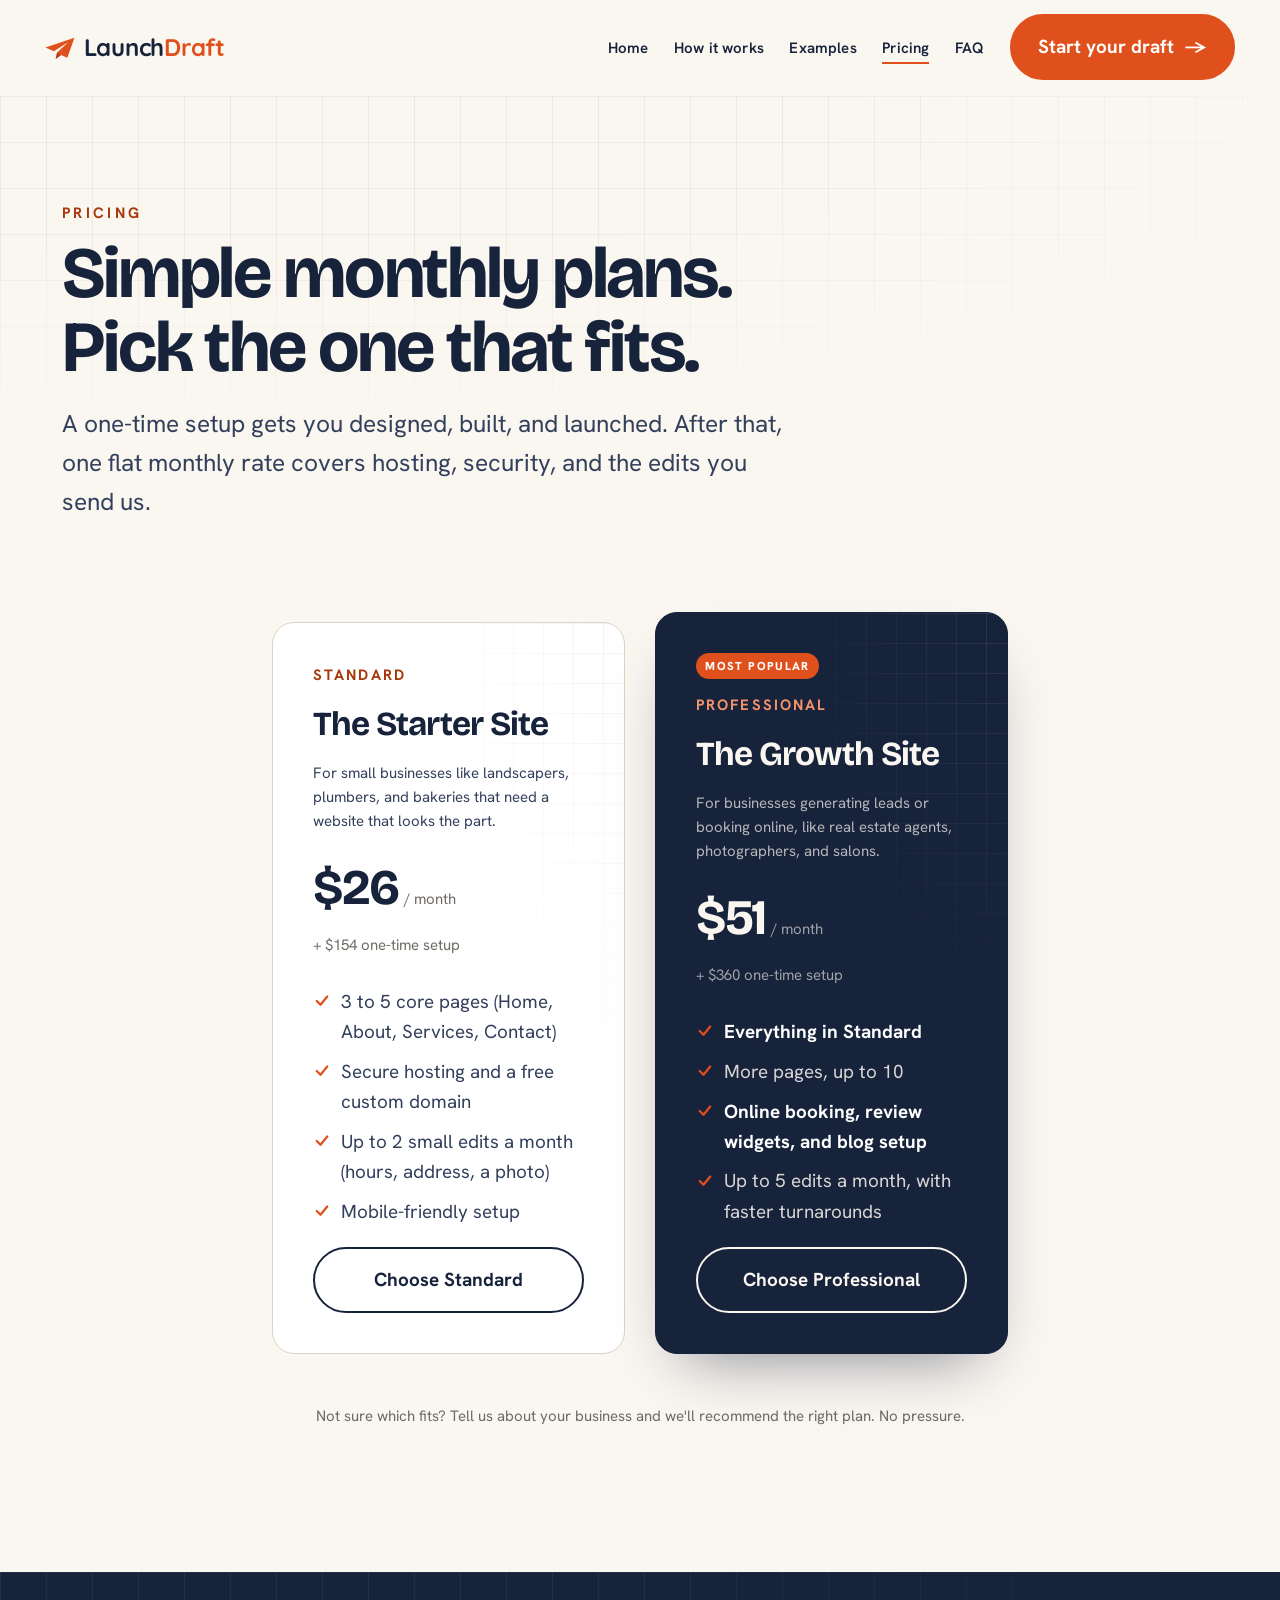
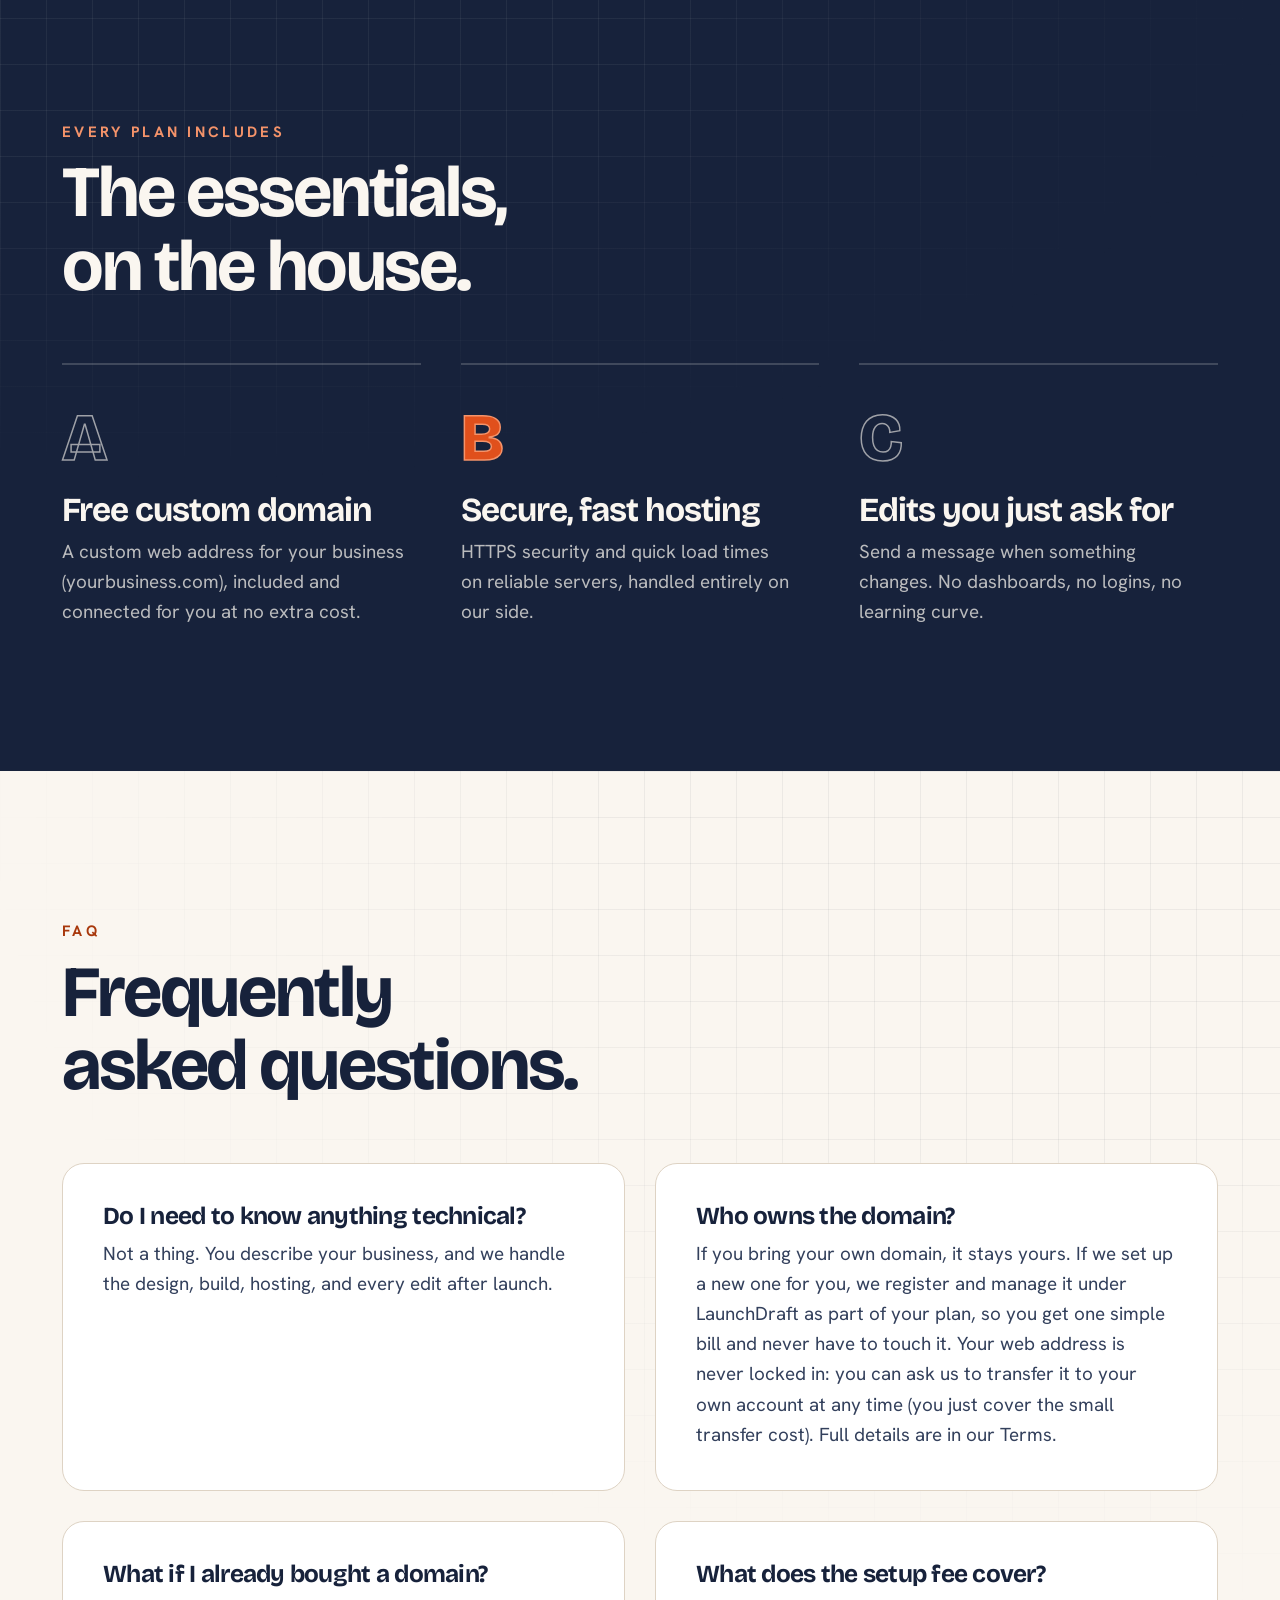
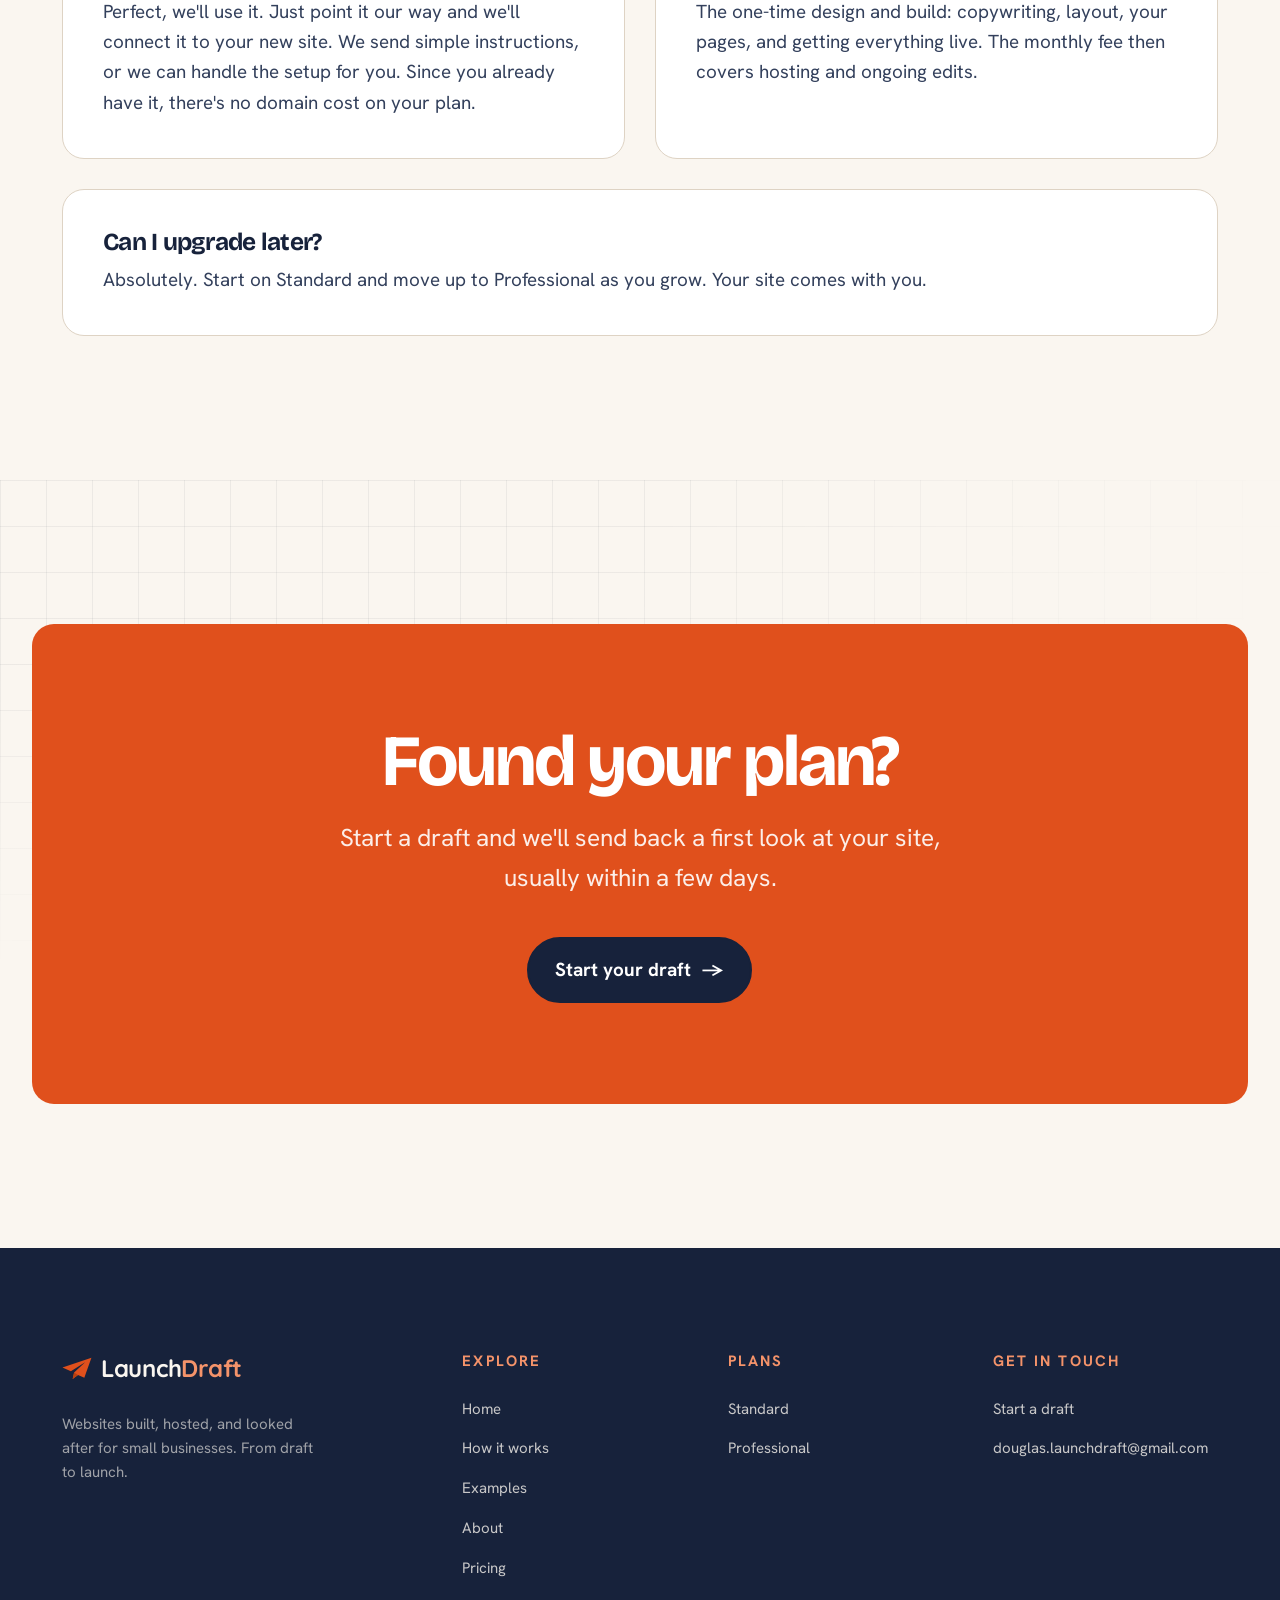
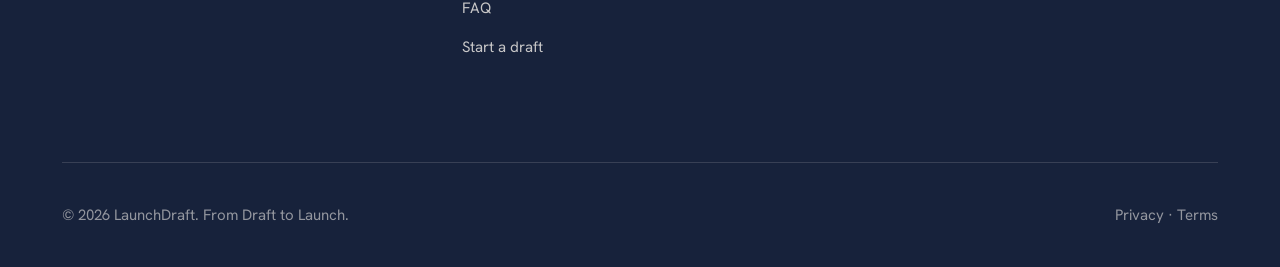
==== commit 0c64bd02: "Rework Terms to a service + buyout model with domain transfer on request - The website is provided a" ====
--- a/pricing/index.html
+++ b/pricing/index.html
@@ -152,7 +152,7 @@
           </article>
           <article class="feature reveal" style="--i:1">
             <h3>Who owns the domain?</h3>
-            <p>If you bring your own domain, it stays yours. If we set up a new one for you, we register and manage it under LaunchDraft as part of your plan, so you get one simple bill and never have to touch it. If you ever cancel, we stop renewing that domain and let it expire, and you're free to register the name (or a new one) with any provider once it becomes available. The full details are in our <a href="/terms/">Terms</a>.</p>
+            <p>If you bring your own domain, it stays yours. If we set up a new one for you, we register and manage it under LaunchDraft as part of your plan, so you get one simple bill and never have to touch it. Your web address is never locked in: you can ask us to transfer it to your own account at any time (you just cover the small transfer cost). Full details are in our <a href="/terms/">Terms</a>.</p>
           </article>
           <article class="feature reveal">
             <h3>What if I already bought a domain?</h3>
--- a/styles.css
+++ b/styles.css
@@ -847,3 +847,22 @@
 .legal__note p { margin: 0; font-size: var(--text-sm); color: var(--ink-soft); }
 .footer__legal a { color: inherit; }
 .footer__legal a:hover { color: var(--accent-tint); }
+
+/* ---------------------------------------------------------------------------
+   Subtle branded scrollbar. Shows on desktop Chrome/Safari/Edge + Firefox;
+   Mac and mobile overlay-hide scrollbars, so it's a light touch, never relied on.
+   Kept normal width and high-contrast so it stays easy to grab.
+--------------------------------------------------------------------------- */
+html {
+  scrollbar-width: thin;                        /* Firefox */
+  scrollbar-color: var(--ink) var(--surface);   /* navy thumb, warm-cream track */
+}
+::-webkit-scrollbar { width: 14px; height: 14px; }
+::-webkit-scrollbar-track { background: var(--surface); }   /* warm cream, not default white */
+::-webkit-scrollbar-thumb {
+  background: var(--ink);                        /* brand navy — clearly custom */
+  border-radius: 999px;
+  border: 3px solid var(--surface);             /* inset padding so the thumb reads as a pill */
+  background-clip: padding-box;
+}
+::-webkit-scrollbar-thumb:hover { background: var(--accent); }  /* brand orange on hover */
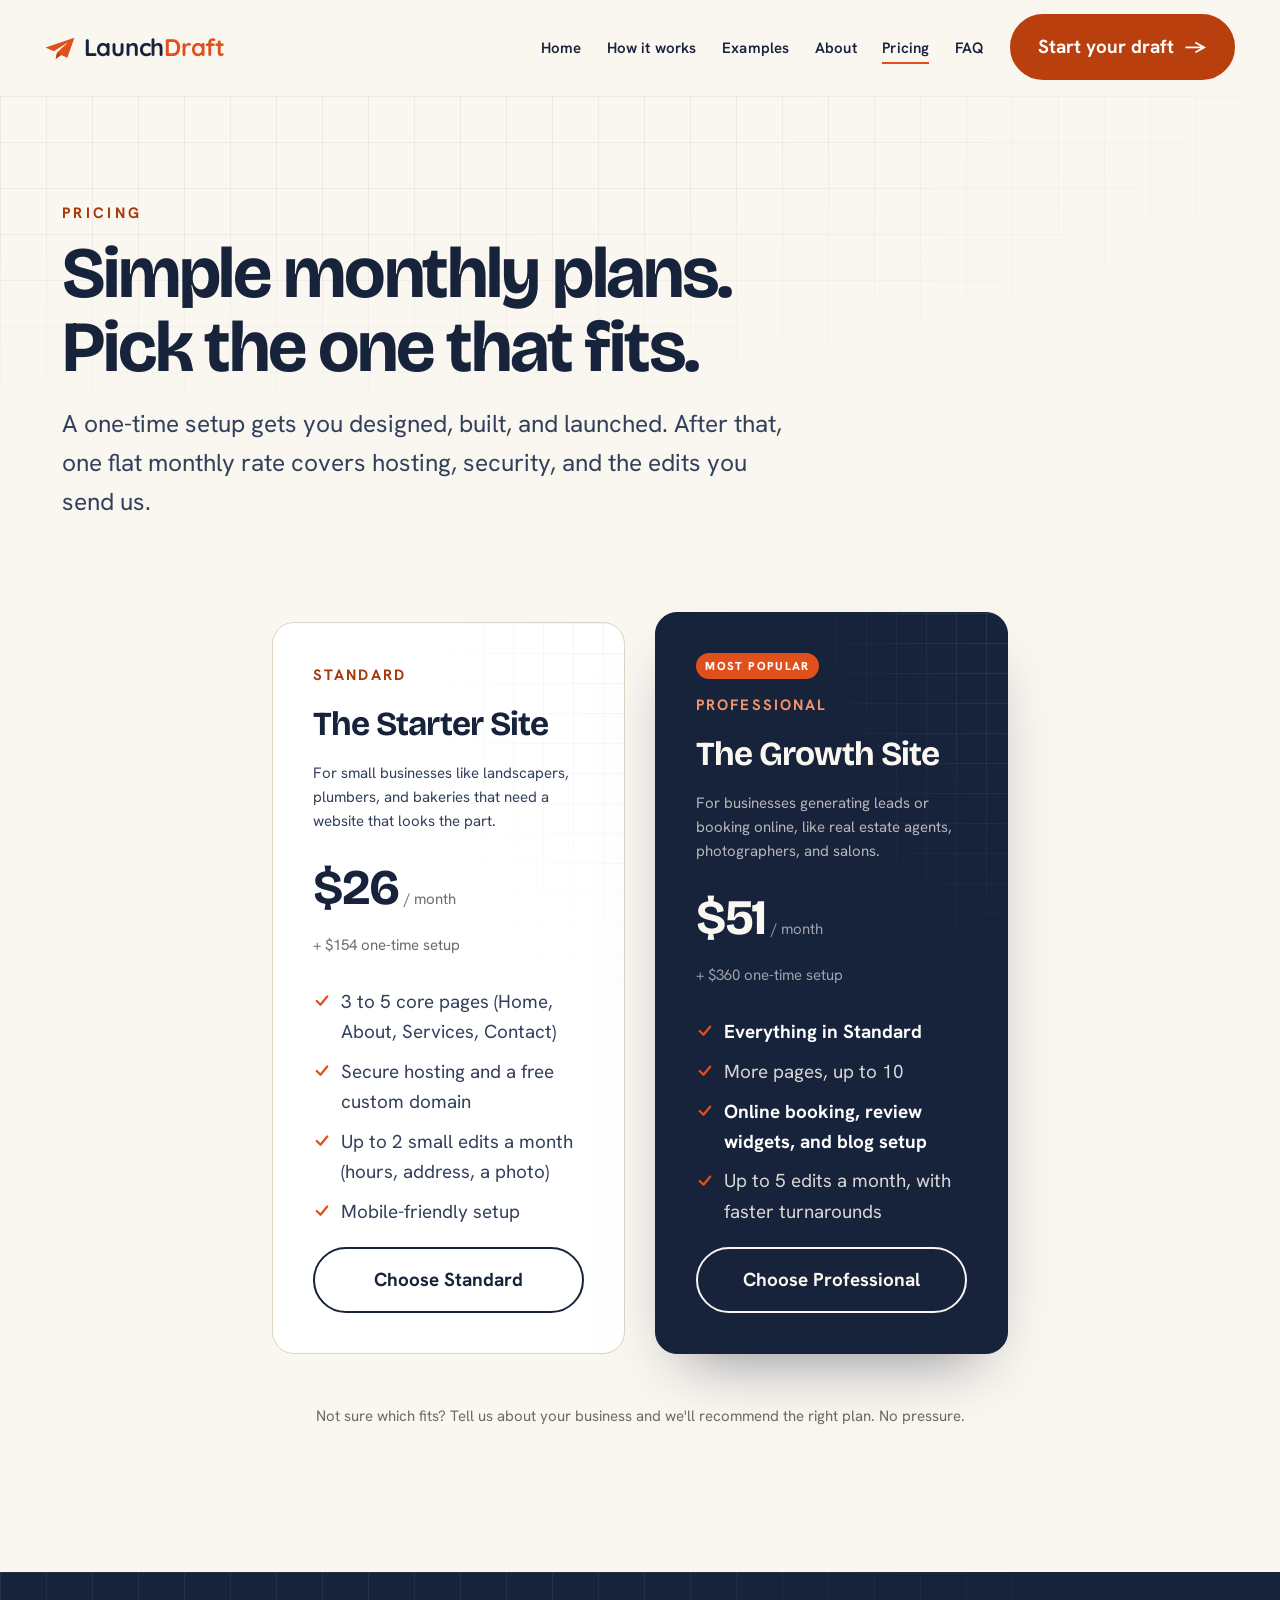
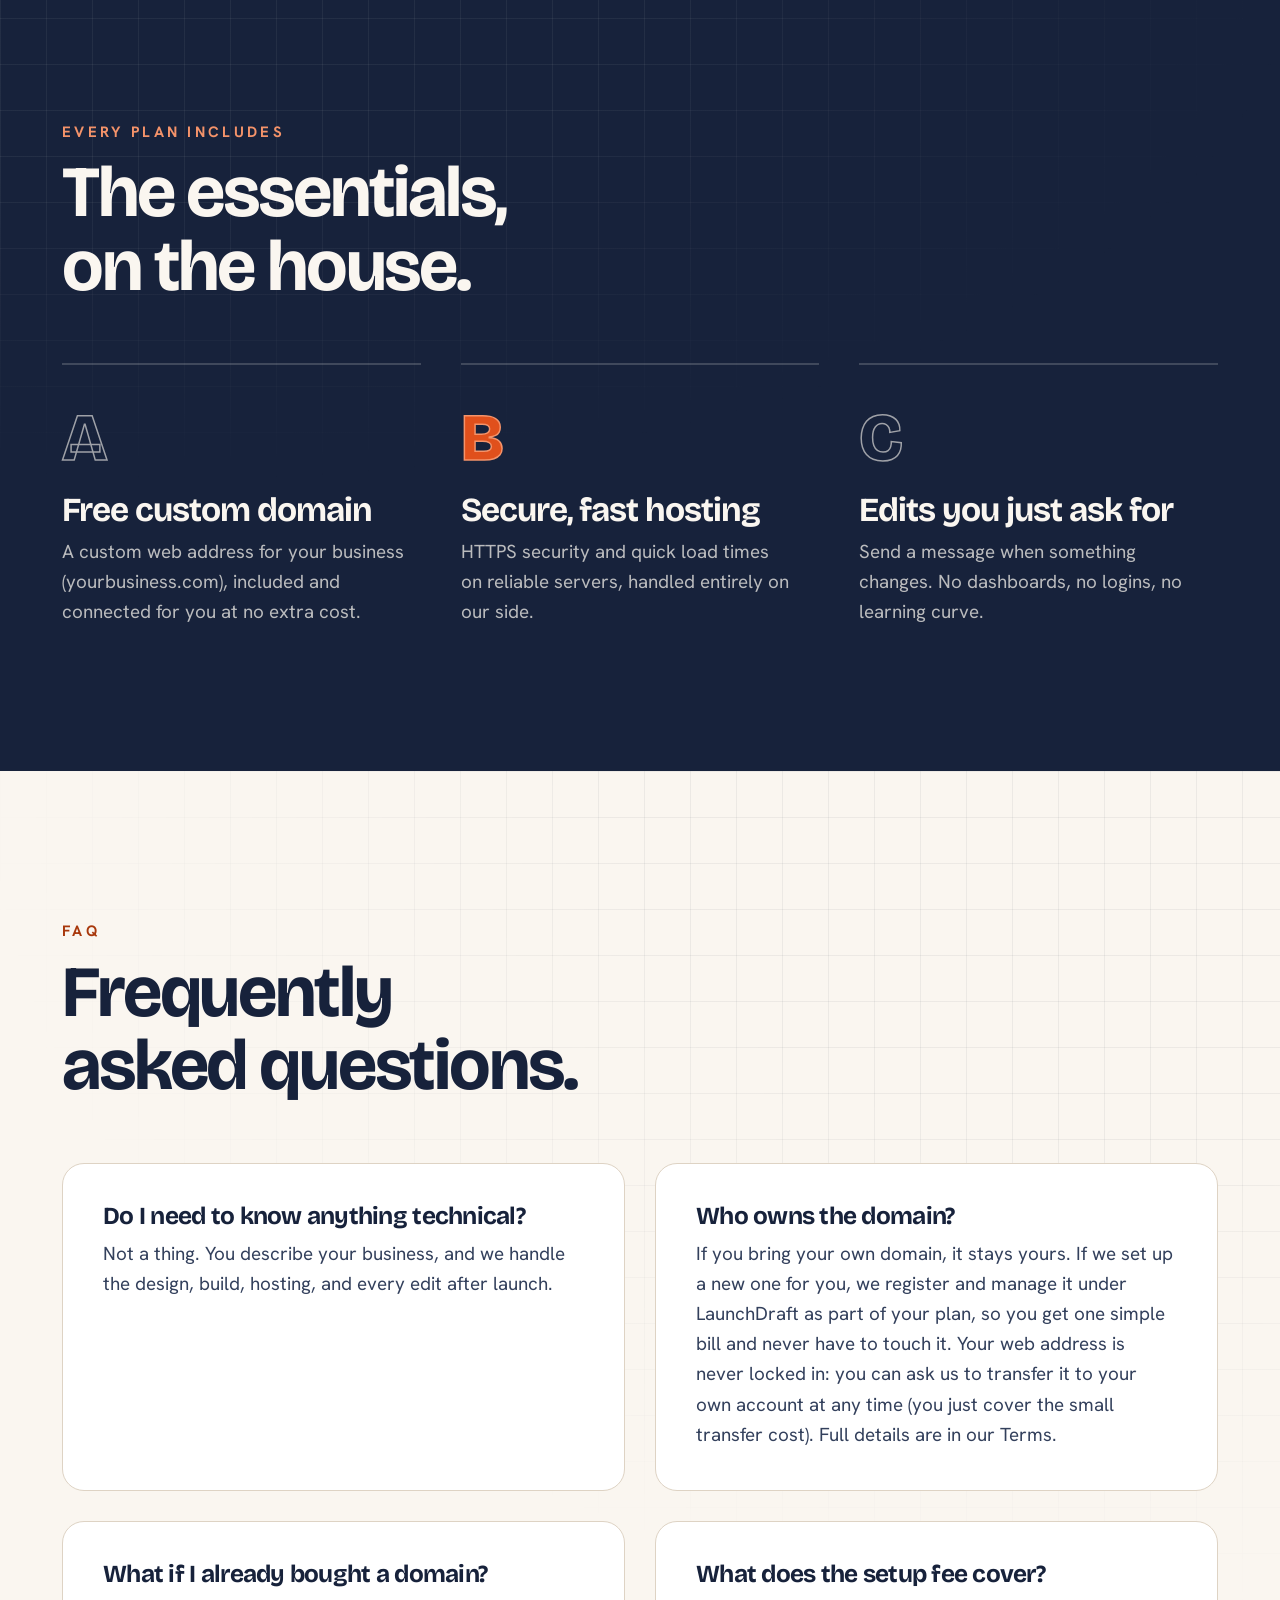
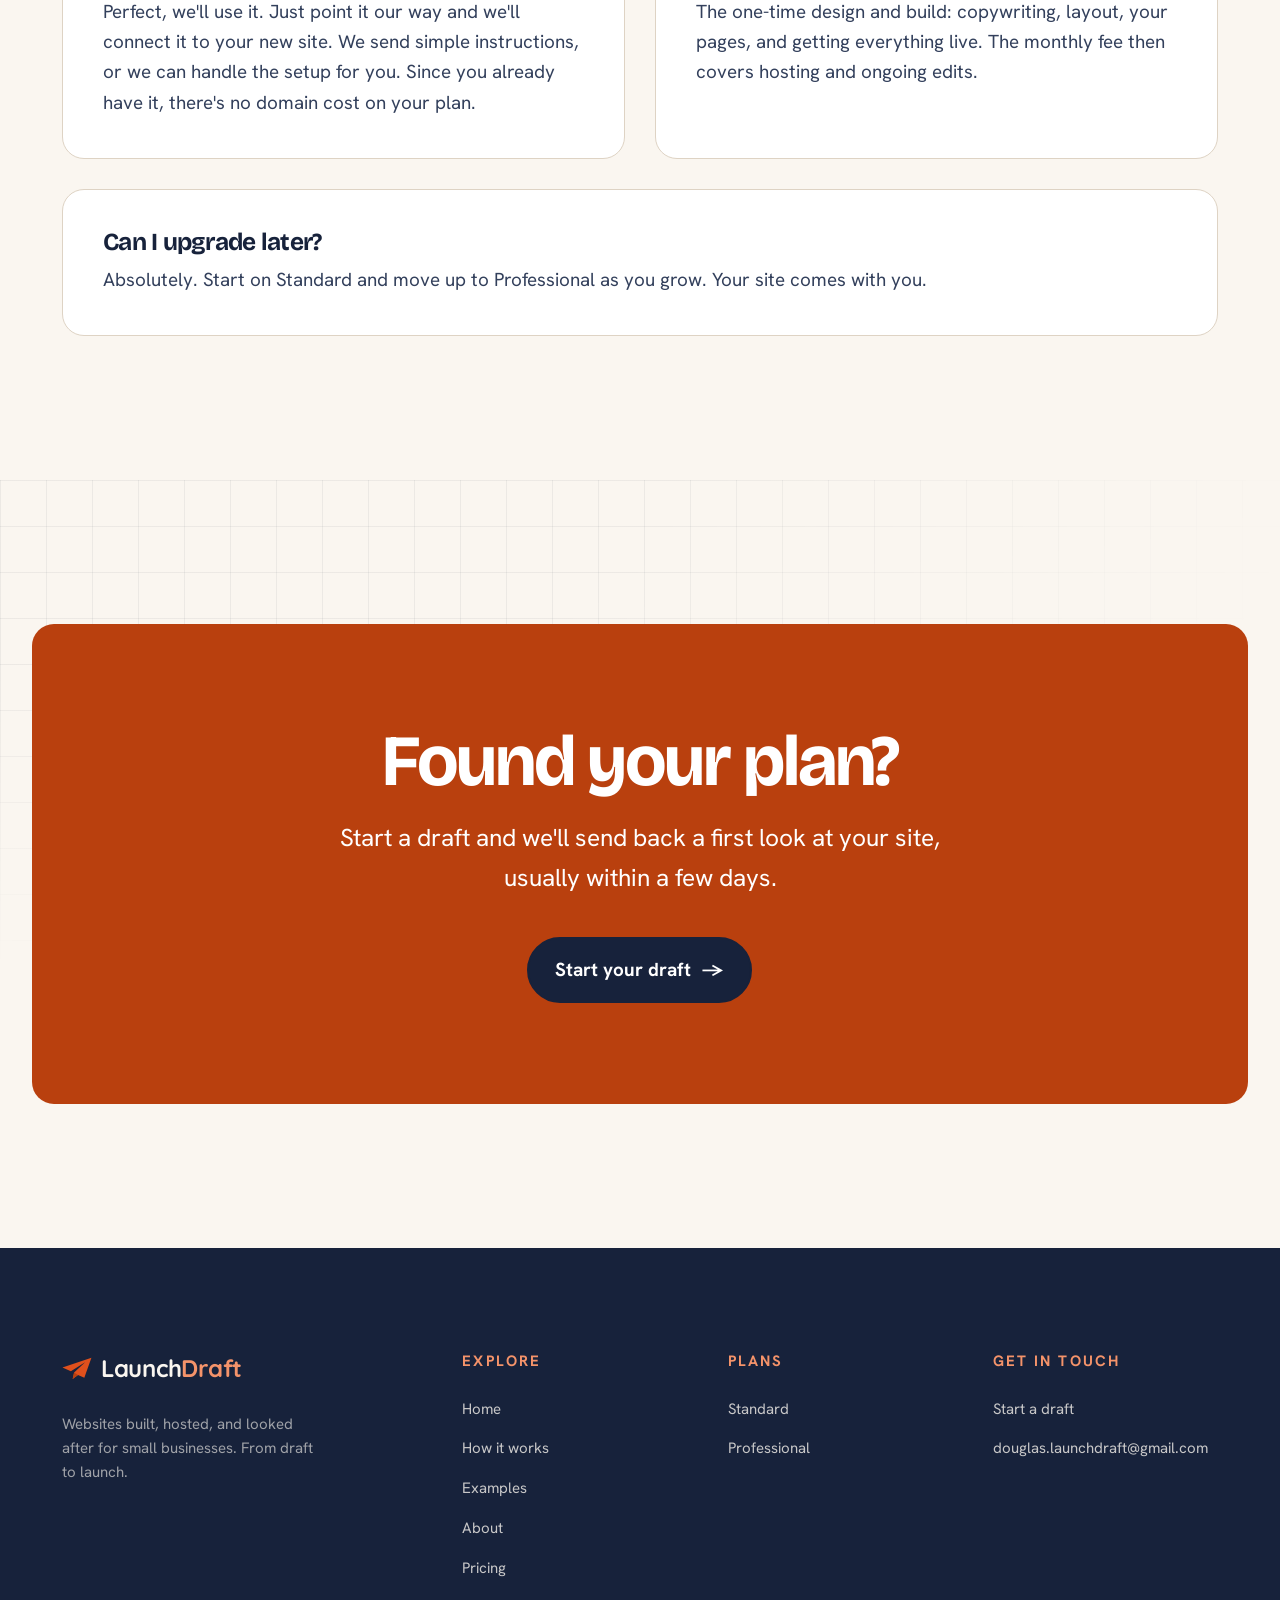
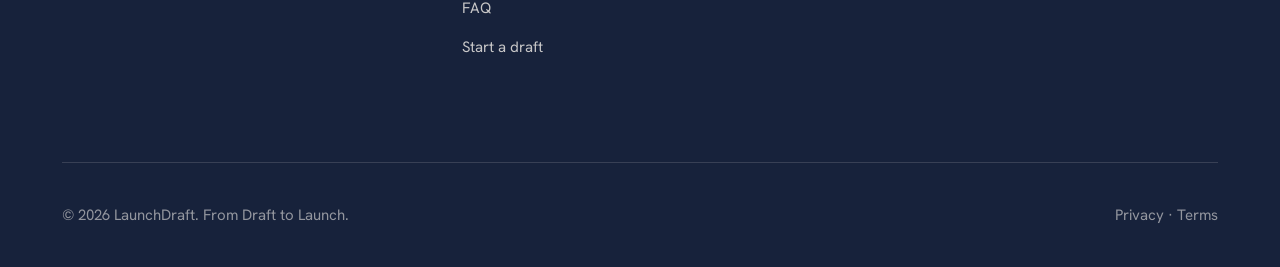
==== commit e93e1d50: "Address site review: em dashes, demo review disclaimers, a11y & contrast polish Content: - Remove al" ====
--- a/pricing/index.html
+++ b/pricing/index.html
@@ -50,6 +50,7 @@
         <a class="link" href="/">Home</a>
         <a class="link" href="/#how">How it works</a>
         <a class="link" href="/#work">Examples</a>
+        <a class="link" href="/#about">About</a>
         <a class="link" href="/pricing/" aria-current="page">Pricing</a>
         <a class="link" href="/pricing/#faq">FAQ</a>
         <a class="btn btn-primary" href="/start/">Start your draft <span class="arrow" aria-hidden="true">→</span></a>
--- a/styles.css
+++ b/styles.css
@@ -110,14 +110,14 @@
   will-change: transform;
 }
 .btn-primary {
-  background: var(--accent);
-  border-color: var(--accent);
+  background: var(--accent-deep);
+  border-color: var(--accent-deep);
   color: #fff;
   box-shadow: 0 0 0 0 rgba(224,80,28,.35);
 }
 .btn-primary .arrow { transition: transform .2s ease; }
 @media (hover: hover) {
-  .btn-primary:hover { background: var(--accent-deep); border-color: var(--accent-deep); transform: translateY(-2px); box-shadow: 0 12px 26px -12px rgba(216,52,15,.7); }
+  .btn-primary:hover { background: #97350a; border-color: #97350a; transform: translateY(-2px); box-shadow: 0 12px 26px -12px rgba(216,52,15,.7); }
   .btn-primary:hover .arrow { transform: translateX(4px); }
   .btn-ghost:hover { background: var(--ink); color: var(--bg); transform: translateY(-2px); }
 }
@@ -185,6 +185,7 @@
   max-width: 15ch;
   margin-bottom: var(--space-m);
 }
+.hero__line { display: block; white-space: nowrap; }
 /* Signature: Draft (outlined/sketch) -> Launch (solid persimmon) */
 .word-draft {
   color: transparent;
@@ -234,6 +235,183 @@
   line-height: 1;
 }
 .hero__meta .stat span { font-size: var(--text-sm); color: var(--muted); }
+
+/* =========================================================
+   HERO SHOWCASE  (blueprint -> finished site, on a loop)
+   Fully self-contained. Deleting the .hero__showcase markup
+   in index.html makes the :has() rule below no-op and the
+   hero returns to a single column. Safe to remove wholesale.
+   ========================================================= */
+/* Two-column hero ONLY while the showcase exists */
+@media (min-width: 1100px) {
+  .hero .wrap:has(.hero__showcase) {
+    display: grid;
+    grid-template-columns: minmax(0, 1.02fr) minmax(0, .98fr);
+    align-items: start;
+    gap: var(--space-2xl);
+  }
+  /* Nudge the showcase up so it sits alongside the headline, not the copy */
+  .hero .wrap:has(.hero__showcase) .hero__showcase { margin-top: var(--space-l); }
+  /* Keep the three stats on one straight line despite the narrower column */
+  .hero .wrap:has(.hero__showcase) .hero__meta {
+    display: grid;
+    grid-template-columns: repeat(3, auto);
+    justify-content: start;
+    gap: var(--space-m) var(--space-l);
+    margin-top: var(--space-xl);
+  }
+  .hero .wrap:has(.hero__showcase) .hero__meta .stat b { font-size: var(--text-lg); }
+}
+.hero__showcase { display: none; }
+@media (min-width: 1100px) {
+  .hero__showcase {
+    display: block;
+    justify-self: end;
+    width: 100%;
+    max-width: 460px;
+    perspective: 1400px;
+  }
+}
+
+.showcase__card {
+  --bp-blue: #3358c9;
+  --bp-line: rgba(51,88,201,.55);
+  border-radius: 16px;
+  overflow: hidden;
+  background: #fff;
+  border: 1px solid var(--line);
+  box-shadow: 0 40px 80px -42px rgba(23,34,59,.55), 0 8px 24px -18px rgba(23,34,59,.4);
+  /* Resting angled pose; --sx/--sy are nudged by the pointer (main.js) */
+  transform: rotateX(var(--sx, 2.5deg)) rotateY(var(--sy, -6deg));
+  transform-style: preserve-3d;
+  transition: transform .4s cubic-bezier(.22,.61,.36,1);
+  will-change: transform;
+}
+.showcase__card.is-tilting { transition: transform .12s ease-out; }
+.showcase__bar {
+  display: flex; align-items: center; gap: .6rem;
+  padding: .55rem .8rem;
+  background: var(--surface);
+  border-bottom: 1px solid var(--line);
+}
+.showcase__dots { display: flex; gap: 5px; }
+.showcase__dots i { width: 8px; height: 8px; border-radius: 50%; background: var(--line); }
+.showcase__dots i:first-child { background: #e0725a; }
+.showcase__url {
+  flex: 1; text-align: center; font-size: 11px; letter-spacing: .01em;
+  color: var(--muted); font-family: 'Hanken Grotesk', sans-serif;
+  background: var(--bg); border-radius: 999px; padding: .18em .8em; margin-right: 34px;
+}
+
+.showcase__screen {
+  position: relative;
+  aspect-ratio: 4 / 3.35;
+  overflow: hidden;
+  background: #fff;
+}
+
+/* ---- Finished mini site (its own little green brand) ---- */
+.mini {
+  --g-bg: #f3f8f2; --g-ink: #1c3a2c; --g-soft: #4a6a58;
+  --g-accent: #2f9e6b; --g-line: rgba(28,58,44,.14);
+  position: absolute; inset: 0;
+  background: var(--g-bg); color: var(--g-ink);
+  padding: 7% 7% 7.5%;
+  display: flex; flex-direction: column; gap: 5%;
+  font-family: 'Hanken Grotesk', sans-serif;
+  opacity: 0;
+  animation: mini-cycle 9s ease-in-out infinite;
+}
+.mini__nav { display: flex; align-items: center; justify-content: space-between; }
+.mini__logo { display: flex; align-items: center; gap: 6px; font-weight: 700; font-size: 11px; letter-spacing: -.01em; }
+.mini__logo i { width: 12px; height: 12px; border-radius: 50%; background: var(--g-accent); }
+.mini__links { display: flex; gap: 8px; }
+.mini__links i { width: 16px; height: 3px; border-radius: 2px; background: var(--g-line); }
+.mini__cta { font-size: 9px; font-weight: 700; color: #fff; background: var(--g-ink); padding: .35em .75em; border-radius: 999px; }
+.mini__hero { display: flex; gap: 6%; align-items: stretch; flex: 1; }
+.mini__copy { flex: 1.15; display: flex; flex-direction: column; gap: 7px; justify-content: center; }
+.mini__eyebrow { font-size: 8px; font-weight: 700; text-transform: uppercase; letter-spacing: .14em; color: var(--g-accent); }
+.mini__h1 { font-family: 'Bricolage Grotesque', sans-serif; font-weight: 800; font-size: 17px; line-height: 1.05; letter-spacing: -.02em; }
+.mini__p { height: 4px; border-radius: 2px; background: var(--g-line); width: 92%; }
+.mini__p--short { width: 62%; }
+.mini__btn { align-self: flex-start; margin-top: 3px; font-size: 9px; font-weight: 700; color: #fff; background: var(--g-accent); padding: .5em .9em; border-radius: 8px; }
+.mini__art { flex: .85; border-radius: 12px; background: linear-gradient(155deg, #4bbf86, #1f7a51); color: #eafff4; display: grid; place-items: center; box-shadow: inset 0 0 0 1px rgba(255,255,255,.15); }
+.mini__art svg { width: 54%; }
+.mini__cards { display: flex; gap: 5%; }
+.mini__tile { flex: 1; height: 30px; border-radius: 8px; background: #fff; border: 1px solid var(--g-line); box-shadow: 0 6px 14px -10px rgba(28,58,44,.5); }
+
+/* ---- Blueprint overlay (the "draft") ---- */
+.mini-bp {
+  position: absolute; inset: 0;
+  background:
+    linear-gradient(to right, rgba(51,88,201,.09) 1px, transparent 1px) 0 0 / 20px 20px,
+    linear-gradient(to bottom, rgba(51,88,201,.09) 1px, transparent 1px) 0 0 / 20px 20px,
+    #f7f9ff;
+  animation: bp-cycle 9s ease-in-out infinite;
+}
+.mini-bp__tag {
+  position: absolute; top: 8px; right: 8px; z-index: 2;
+  font-family: ui-monospace, 'SFMono-Regular', Menlo, monospace;
+  font-size: 8px; font-weight: 700; letter-spacing: .12em; text-transform: uppercase;
+  color: #fff; background: var(--bp-blue); padding: .3em .6em; border-radius: 5px;
+}
+.bp {
+  position: absolute;
+  border: 1.5px dashed var(--bp-line);
+  border-radius: 5px;
+  display: grid; place-items: center;
+}
+.bp b {
+  font-family: ui-monospace, 'SFMono-Regular', Menlo, monospace;
+  font-size: 8px; font-weight: 700; letter-spacing: .08em;
+  color: var(--bp-blue); opacity: .85; text-transform: lowercase;
+}
+.bp-nav  { top: 7%;  left: 6%;  width: 88%; height: 10%; }
+.bp-logo { top: 8.5%; left: 8%; width: 24%; height: 7%; border-style: solid; }
+.bp-h1   { top: 24%; left: 6%;  width: 46%; height: 15%; }
+.bp-line { top: 42%; left: 6%;  width: 42%; height: 5%; border-radius: 3px; }
+.bp-line--2 { top: 50%; width: 30%; }
+.bp-btn  { top: 58%; left: 6%;  width: 28%; height: 10%; border-style: solid; }
+.bp-img  { top: 24%; left: 58%; width: 36%; height: 32%; overflow: hidden; }
+/* wireframe image X: corner-to-corner, always fits the box */
+.bp-img__x { position: absolute; inset: 0; width: 100%; height: 100%; }
+.bp-img__x line { stroke: var(--bp-line); stroke-width: 1.5; }
+.bp-img b { position: relative; z-index: 1; background: #f7f9ff; padding: 0 3px; }
+.bp-tile { top: 73%; width: 26%; height: 17%; }
+.bp-tile--1 { left: 6%; }
+.bp-tile--2 { left: 37%; }
+.bp-tile--3 { left: 68%; }
+
+/* Scan line that sweeps as the draft becomes the site */
+.showcase__scan {
+  position: absolute; left: 0; right: 0; top: 0; height: 3px;
+  background: linear-gradient(90deg, transparent, var(--accent), transparent);
+  box-shadow: 0 0 14px 2px rgba(224,80,28,.5);
+  opacity: 0; z-index: 3;
+  animation: scan-cycle 9s ease-in-out infinite;
+}
+
+@keyframes bp-cycle {
+  0%, 24%   { opacity: 1; }
+  38%, 88%  { opacity: 0; }
+  100%      { opacity: 1; }
+}
+@keyframes mini-cycle {
+  0%, 22%   { opacity: 0; transform: translateY(9px) scale(.985); }
+  40%, 88%  { opacity: 1; transform: none; }
+  100%      { opacity: 0; transform: translateY(9px) scale(.985); }
+}
+@keyframes scan-cycle {
+  0%, 22%   { opacity: 0; top: 0; }
+  25%       { opacity: 1; }
+  39%       { top: 100%; opacity: .9; }
+  42%, 100% { opacity: 0; top: 100%; }
+}
+@media (prefers-reduced-motion: reduce) {
+  .mini { opacity: 1; animation: none; transform: none; }
+  .mini-bp, .showcase__scan { animation: none; }
+  .mini-bp { opacity: 0; }
+}
 
 /* ---------- Section scaffolding ---------- */
 .section { padding-block: var(--space-3xl); position: relative; }
@@ -359,7 +537,7 @@
 /* ---------- CTA band ---------- */
 .cta-band { position: relative; overflow: hidden; }
 .cta-band .wrap {
-  background: var(--accent);
+  background: var(--accent-deep);
   color: #fff;
   border-radius: var(--radius-lg);
   padding: var(--space-2xl) var(--space-xl);
@@ -367,7 +545,7 @@
   position: relative;
 }
 .cta-band h2 { font-size: var(--text-3xl); color: #fff; }
-.cta-band p { color: rgba(255,255,255,.9); font-size: var(--text-lg); margin: var(--space-s) auto var(--space-l); max-width: 44ch; }
+.cta-band p { color: #fff; font-size: var(--text-lg); margin: var(--space-s) auto var(--space-l); max-width: 44ch; }
 .cta-band .btn-primary { background: var(--ink); border-color: var(--ink); }
 @media (hover: hover) { .cta-band .btn-primary:hover { background: #0d1526; border-color: #0d1526; } }
 
@@ -477,6 +655,9 @@
 }
 .nav__menu a.link[aria-current="page"]::after { transform: scaleX(1); transform-origin: left; }
 @media (hover: hover) { .nav__menu a.link:hover::after { transform: scaleX(1); transform-origin: left; } }
+/* Keyboard focus: reveal the underline and add a clear outline */
+.nav__menu a.link:focus-visible { outline: 2px solid var(--accent); outline-offset: 5px; border-radius: 3px; }
+.nav__menu a.link:focus-visible::after { transform: scaleX(1); transform-origin: left; }
 
 .nav__toggle {
   display: none;
@@ -547,7 +728,7 @@
   outline: none; border-color: var(--accent);
   box-shadow: 0 0 0 4px rgba(224,80,28,.14);
 }
-.field input::placeholder, .field textarea::placeholder { color: #8a8175; }
+.field input::placeholder, .field textarea::placeholder { color: #6f6656; }
 /* Plan chooser as a fieldset — reset native chrome, style the legend like a label */
 fieldset.field { border: 0; margin: 0; padding: 0; min-inline-size: auto; }
 fieldset.field legend { padding: 0; font-weight: 700; font-size: var(--text-sm); }
@@ -665,7 +846,7 @@
 .compare__card {
   border-radius: var(--radius-lg);
   padding: var(--space-l);
-  border: 2px solid var(--line);
+  border: 1px solid var(--line);
   background: var(--paper);
 }
 .compare__card h3 { font-size: var(--text-xl); margin-bottom: var(--space-s); }
@@ -730,13 +911,36 @@
   .compare__card--diy:hover {
     transform: translateY(-4px);
     border-color: #d23f2e;
-    box-shadow: 0 0 0 3px rgba(210,63,46,.22), 0 22px 44px -24px rgba(210,63,46,.6);
+    box-shadow: 0 0 0 1.5px rgba(210,63,46,.28), 0 22px 44px -24px rgba(210,63,46,.6);
   }
   .compare__card--us:hover {
     transform: translateY(-6px);
     border-color: #37cf8e;
-    box-shadow: 0 0 0 3px rgba(55,207,142,.3), 0 26px 52px -24px rgba(55,207,142,.45);
+    box-shadow: 0 0 0 1.5px rgba(55,207,142,.36), 0 26px 52px -24px rgba(55,207,142,.45);
   }
+
+  /* Hovering the DIY card turns each X brick-red with a staggered pop */
+  .compare__card--diy:hover .compare__list--diy svg {
+    color: #d23f2e;
+    animation: diy-x-pop .32s cubic-bezier(.34,1.56,.64,1) both;
+  }
+  .compare__card--diy:hover .compare__list--diy li:nth-child(1) svg { animation-delay: 0s; }
+  .compare__card--diy:hover .compare__list--diy li:nth-child(2) svg { animation-delay: .05s; }
+  .compare__card--diy:hover .compare__list--diy li:nth-child(3) svg { animation-delay: .1s; }
+  .compare__card--diy:hover .compare__list--diy li:nth-child(4) svg { animation-delay: .15s; }
+  .compare__card--diy:hover .compare__list--diy li:nth-child(5) svg { animation-delay: .2s; }
+}
+
+/* The X pop: a quick scale-and-twist as it flushes red */
+.compare__list--diy svg { transition: color .25s ease; }
+@keyframes diy-x-pop {
+  0%   { transform: scale(1) rotate(0deg); }
+  40%  { transform: scale(1.28) rotate(-9deg); }
+  70%  { transform: scale(.94) rotate(4deg); }
+  100% { transform: scale(1) rotate(0deg); }
+}
+@media (prefers-reduced-motion: reduce) {
+  .compare__card--diy:hover .compare__list--diy svg { animation: none; }
 }
 
 /* =========================================================
@@ -745,14 +949,32 @@
 
 /* ---------- Examples / work (placeholder browser mockups) ---------- */
 .work { display: grid; grid-template-columns: repeat(3, 1fr); gap: var(--space-m); }
-.work__card { display: flex; flex-direction: column; gap: var(--space-s); }
+.work__card { display: flex; flex-direction: column; gap: var(--space-s); perspective: 900px; }
 .work__frame {
   border: 1px solid var(--line); border-radius: 14px; overflow: hidden;
   background: var(--paper); box-shadow: 0 18px 40px -30px rgba(23,34,59,.4);
-  transition: transform .25s ease, box-shadow .25s ease;
+  transition: transform .3s cubic-bezier(.22,.61,.36,1), box-shadow .3s ease;
 }
 @media (hover: hover) {
-  .work__card:hover .work__frame { transform: translateY(-4px); box-shadow: 0 26px 50px -30px rgba(23,34,59,.5); }
+  /* Pointer-tracked 3D tilt (vars set by main.js), with a subtle lift */
+  .work__frame {
+    transform:
+      translateY(var(--ty, 0))
+      rotateX(var(--rx, 0deg))
+      rotateY(var(--ry, 0deg));
+    transform-style: preserve-3d;
+    will-change: transform;
+  }
+  .work__card.is-tilting .work__frame { transition: box-shadow .3s ease; }
+  .work__card:hover .work__frame { box-shadow: 0 30px 58px -28px rgba(23,34,59,.55); }
+  /* Image lifts slightly toward the viewer for depth */
+  .work__card:hover .work__shot-img { transform: translateZ(22px) scale(1.03); }
+  .work__shot-img { transition: transform .3s cubic-bezier(.22,.61,.36,1); backface-visibility: hidden; }
+}
+@media (prefers-reduced-motion: reduce) {
+  .work__frame, .work__shot-img { transition: none; }
+  .work__card:hover .work__frame { transform: translateY(-3px); }
+  .work__card:hover .work__shot-img { transform: none; }
 }
 .work__dots { display: flex; gap: 6px; padding: 10px 12px; border-bottom: 1px solid var(--line); background: var(--surface); }
 .work__dots i { width: 9px; height: 9px; border-radius: 50%; background: var(--line); }
